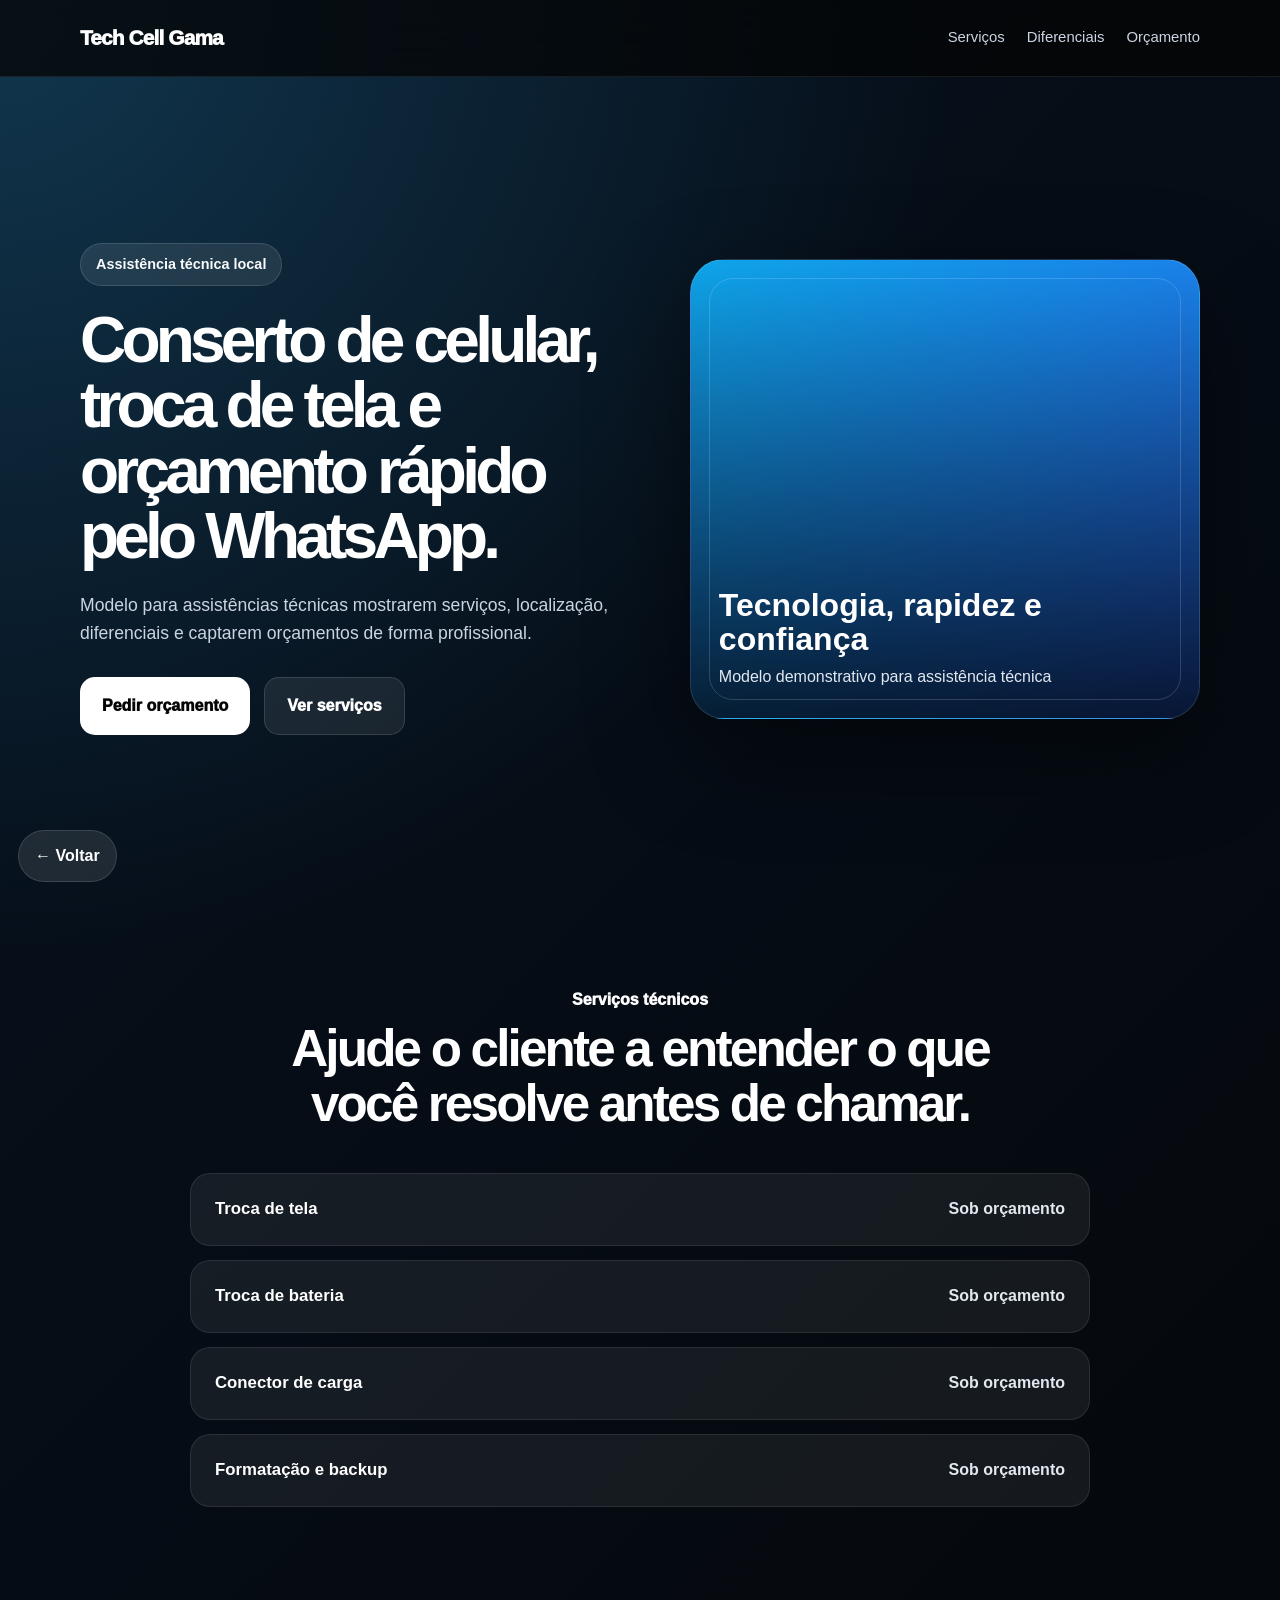
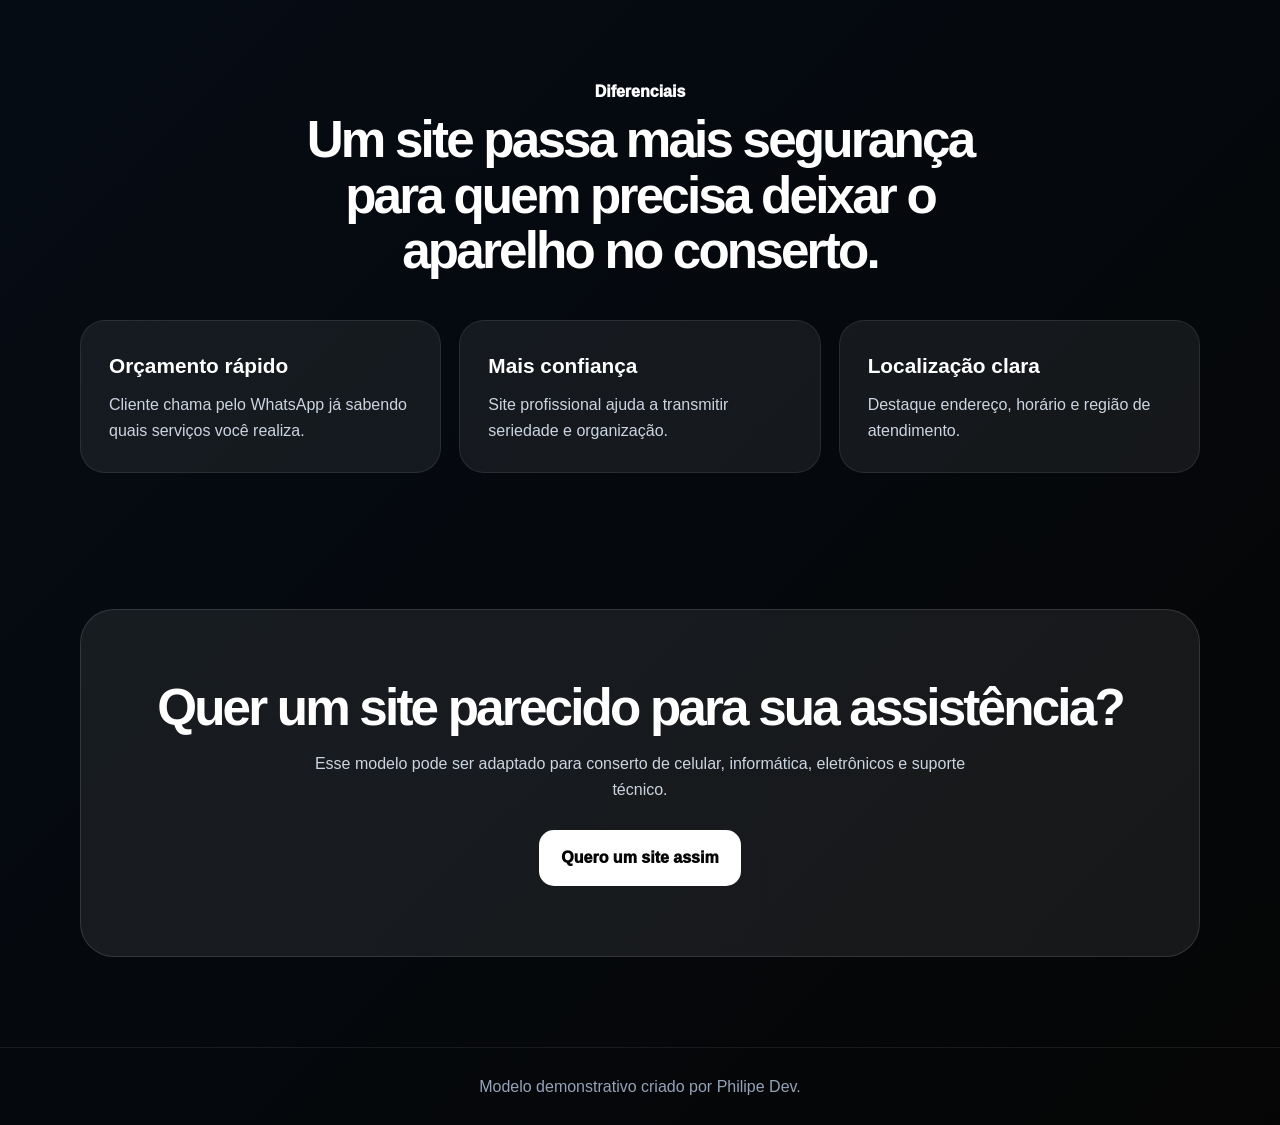
==== assistencia/index.html @ 70c5125d "Cria modelos demonstrativos e melhora landing page comercial" ====
<!DOCTYPE html>
<html lang="pt-BR">

<head>
    <meta charset="UTF-8" />
    <meta name="viewport" content="width=device-width, initial-scale=1.0" />
    <title>Tech Cell Gama | Modelo demonstrativo</title>
    <link rel="stylesheet" href="../demo.css" />
</head>

<body class="demo-body assistencia">
    <header class="demo-header">
        <nav class="demo-nav">
            <a href="#" class="demo-logo">Tech Cell Gama</a>
            <div>
                <a href="#servicos">Serviços</a>
                <a href="#diferenciais">Diferenciais</a>
                <a href="#contato">Orçamento</a>
            </div>
        </nav>
    </header>

    <main>
        <section class="demo-hero">
            <div>
                <span class="demo-badge">Assistência técnica local</span>
                <h1>Conserto de celular, troca de tela e orçamento rápido pelo WhatsApp.</h1>
                <p>
                    Modelo para assistências técnicas mostrarem serviços, localização,
                    diferenciais e captarem orçamentos de forma profissional.
                </p>
                <div class="demo-actions">
                    <a href="https://wa.me/5561986828608" class="demo-btn primary" target="_blank">Pedir orçamento</a>
                    <a href="#servicos" class="demo-btn secondary">Ver serviços</a>
                </div>
            </div>

            <div class="demo-visual" style="--demo-image: linear-gradient(135deg, #0ea5e9, #2563eb);">
                <strong>Tecnologia, rapidez e confiança</strong>
                <span>Modelo demonstrativo para assistência técnica</span>
            </div>
        </section>

        <section class="demo-section" id="servicos">
            <div class="demo-heading">
                <span>Serviços técnicos</span>
                <h2>Ajude o cliente a entender o que você resolve antes de chamar.</h2>
            </div>

            <div class="demo-list">
                <div><strong>Troca de tela</strong><span>Sob orçamento</span></div>
                <div><strong>Troca de bateria</strong><span>Sob orçamento</span></div>
                <div><strong>Conector de carga</strong><span>Sob orçamento</span></div>
                <div><strong>Formatação e backup</strong><span>Sob orçamento</span></div>
            </div>
        </section>

        <section class="demo-section" id="diferenciais">
            <div class="demo-heading">
                <span>Diferenciais</span>
                <h2>Um site passa mais segurança para quem precisa deixar o aparelho no conserto.</h2>
            </div>

            <div class="demo-grid-3">
                <article class="demo-card">
                    <h3>Orçamento rápido</h3>
                    <p>Cliente chama pelo WhatsApp já sabendo quais serviços você realiza.</p>
                </article>
                <article class="demo-card">
                    <h3>Mais confiança</h3>
                    <p>Site profissional ajuda a transmitir seriedade e organização.</p>
                </article>
                <article class="demo-card">
                    <h3>Localização clara</h3>
                    <p>Destaque endereço, horário e região de atendimento.</p>
                </article>
            </div>
        </section>

        <section class="demo-cta" id="contato">
            <h2>Quer um site parecido para sua assistência?</h2>
            <p>Esse modelo pode ser adaptado para conserto de celular, informática, eletrônicos e suporte técnico.</p>
            <a href="https://wa.me/5561986828608" class="demo-btn primary" target="_blank">Quero um site assim</a>
        </section>
    </main>

    <a href="../" class="back-link">← Voltar</a>

    <footer class="demo-footer">
        Modelo demonstrativo criado por Philipe Dev.
    </footer>
</body>

</html>
---- demo.css ----
* {
    margin: 0;
    padding: 0;
    box-sizing: border-box;
}

html {
    scroll-behavior: smooth;
}

body {
    font-family: Arial, Helvetica, sans-serif;
    color: #ffffff;
    background: #070b16;
    line-height: 1.6;
}

a {
    color: inherit;
    text-decoration: none;
}

.demo-body.barbearia {
    background:
        radial-gradient(circle at top left, rgba(245, 158, 11, 0.22), transparent 32%),
        linear-gradient(135deg, #120b05, #050505);
}

.demo-body.marmitaria {
    background:
        radial-gradient(circle at top left, rgba(239, 68, 68, 0.22), transparent 32%),
        linear-gradient(135deg, #160707, #050505);
}

.demo-body.salao {
    background:
        radial-gradient(circle at top left, rgba(236, 72, 153, 0.24), transparent 32%),
        linear-gradient(135deg, #160719, #050505);
}

.demo-body.assistencia {
    background:
        radial-gradient(circle at top left, rgba(56, 189, 248, 0.22), transparent 32%),
        linear-gradient(135deg, #06111f, #050505);
}

.demo-header {
    position: sticky;
    top: 0;
    z-index: 20;
    background: rgba(5, 5, 5, 0.75);
    backdrop-filter: blur(18px);
    border-bottom: 1px solid rgba(255, 255, 255, 0.08);
}

.demo-nav {
    width: min(1120px, 92%);
    height: 76px;
    margin: 0 auto;
    display: flex;
    align-items: center;
    justify-content: space-between;
}

.demo-logo {
    font-size: 1.3rem;
    font-weight: 950;
    letter-spacing: -0.04em;
}

.demo-nav div {
    display: flex;
    gap: 22px;
    color: #cbd5e1;
    font-size: 0.93rem;
}

.demo-nav a:hover {
    color: #ffffff;
}

.demo-hero {
    width: min(1120px, 92%);
    min-height: calc(100vh - 76px);
    margin: 0 auto;
    display: grid;
    grid-template-columns: 1.05fr 0.95fr;
    align-items: center;
    gap: 46px;
    padding: 70px 0;
}

.demo-badge {
    display: inline-flex;
    padding: 9px 15px;
    border-radius: 999px;
    margin-bottom: 22px;
    background: rgba(255, 255, 255, 0.09);
    border: 1px solid rgba(255, 255, 255, 0.13);
    color: #f8fafc;
    font-weight: 900;
    font-size: 0.9rem;
}

.demo-hero h1 {
    font-size: clamp(2.5rem, 5vw, 4.8rem);
    line-height: 1.02;
    letter-spacing: -0.075em;
    margin-bottom: 22px;
}

.demo-hero p {
    color: #cbd5e1;
    font-size: 1.1rem;
    max-width: 650px;
    margin-bottom: 30px;
}

.demo-actions {
    display: flex;
    flex-wrap: wrap;
    gap: 14px;
}

.demo-btn {
    display: inline-flex;
    align-items: center;
    justify-content: center;
    padding: 15px 22px;
    border-radius: 15px;
    font-weight: 950;
    transition: 0.2s ease;
}

.demo-btn:hover {
    transform: translateY(-3px);
}

.demo-btn.primary {
    background: #ffffff;
    color: #050505;
}

.demo-btn.secondary {
    background: rgba(255, 255, 255, 0.08);
    color: #ffffff;
    border: 1px solid rgba(255, 255, 255, 0.13);
}

.demo-visual {
    min-height: 460px;
    border-radius: 34px;
    padding: 28px;
    display: flex;
    flex-direction: column;
    justify-content: flex-end;
    overflow: hidden;
    position: relative;
    background:
        linear-gradient(180deg, transparent, rgba(0, 0, 0, 0.78)),
        var(--demo-image);
    background-size: cover;
    background-position: center;
    border: 1px solid rgba(255, 255, 255, 0.12);
    box-shadow: 0 35px 100px rgba(0, 0, 0, 0.44);
}

.demo-visual::before {
    content: "";
    position: absolute;
    inset: 18px;
    border-radius: 24px;
    border: 1px solid rgba(255, 255, 255, 0.16);
    pointer-events: none;
}

.demo-visual strong {
    position: relative;
    display: block;
    font-size: 2rem;
    line-height: 1.05;
    margin-bottom: 8px;
}

.demo-visual span {
    position: relative;
    color: #e2e8f0;
}

.demo-section {
    width: min(1120px, 92%);
    margin: 0 auto;
    padding: 86px 0;
}

.demo-heading {
    text-align: center;
    max-width: 760px;
    margin: 0 auto 42px;
}

.demo-heading span {
    display: inline-block;
    font-weight: 950;
    color: #ffffff;
    margin-bottom: 8px;
}

.demo-heading h2 {
    font-size: clamp(2rem, 4vw, 3.25rem);
    line-height: 1.08;
    letter-spacing: -0.055em;
}

.demo-grid-3 {
    display: grid;
    grid-template-columns: repeat(3, 1fr);
    gap: 18px;
}

.demo-card {
    padding: 28px;
    border-radius: 25px;
    background: rgba(255, 255, 255, 0.065);
    border: 1px solid rgba(255, 255, 255, 0.09);
}

.demo-card h3 {
    font-size: 1.3rem;
    margin-bottom: 10px;
}

.demo-card p {
    color: #cbd5e1;
}

.demo-list {
    display: grid;
    gap: 14px;
    max-width: 900px;
    margin: 0 auto;
}

.demo-list div {
    padding: 22px 24px;
    border-radius: 20px;
    display: flex;
    justify-content: space-between;
    gap: 18px;
    background: rgba(255, 255, 255, 0.065);
    border: 1px solid rgba(255, 255, 255, 0.09);
}

.demo-list strong {
    font-size: 1.05rem;
}

.demo-list span {
    color: #e2e8f0;
    font-weight: 900;
    white-space: nowrap;
}

.demo-gallery {
    display: grid;
    grid-template-columns: 1.2fr 0.8fr;
    gap: 18px;
}

.demo-gallery div {
    min-height: 280px;
    border-radius: 28px;
    background: var(--gallery-image);
    background-size: cover;
    background-position: center;
    border: 1px solid rgba(255, 255, 255, 0.12);
}

.demo-gallery div:nth-child(2) {
    min-height: 280px;
}

.demo-cta {
    width: min(1120px, 92%);
    margin: 50px auto 90px;
    padding: 70px 30px;
    text-align: center;
    border-radius: 34px;
    background: rgba(255, 255, 255, 0.075);
    border: 1px solid rgba(255, 255, 255, 0.12);
}

.demo-cta h2 {
    font-size: clamp(2rem, 4vw, 3.4rem);
    line-height: 1.08;
    letter-spacing: -0.055em;
    margin-bottom: 16px;
}

.demo-cta p {
    color: #cbd5e1;
    max-width: 680px;
    margin: 0 auto 28px;
}

.demo-footer {
    padding: 26px;
    text-align: center;
    color: #94a3b8;
    border-top: 1px solid rgba(255, 255, 255, 0.08);
}

.back-link {
    position: fixed;
    left: 18px;
    bottom: 18px;
    z-index: 30;
    padding: 12px 16px;
    border-radius: 999px;
    background: rgba(255, 255, 255, 0.10);
    border: 1px solid rgba(255, 255, 255, 0.13);
    color: #ffffff;
    backdrop-filter: blur(14px);
    font-weight: 900;
}

@media (max-width: 900px) {
    .demo-nav div {
        display: none;
    }

    .demo-hero {
        grid-template-columns: 1fr;
    }

    .demo-grid-3,
    .demo-gallery {
        grid-template-columns: 1fr;
    }

    .demo-list div {
        flex-direction: column;
    }
}
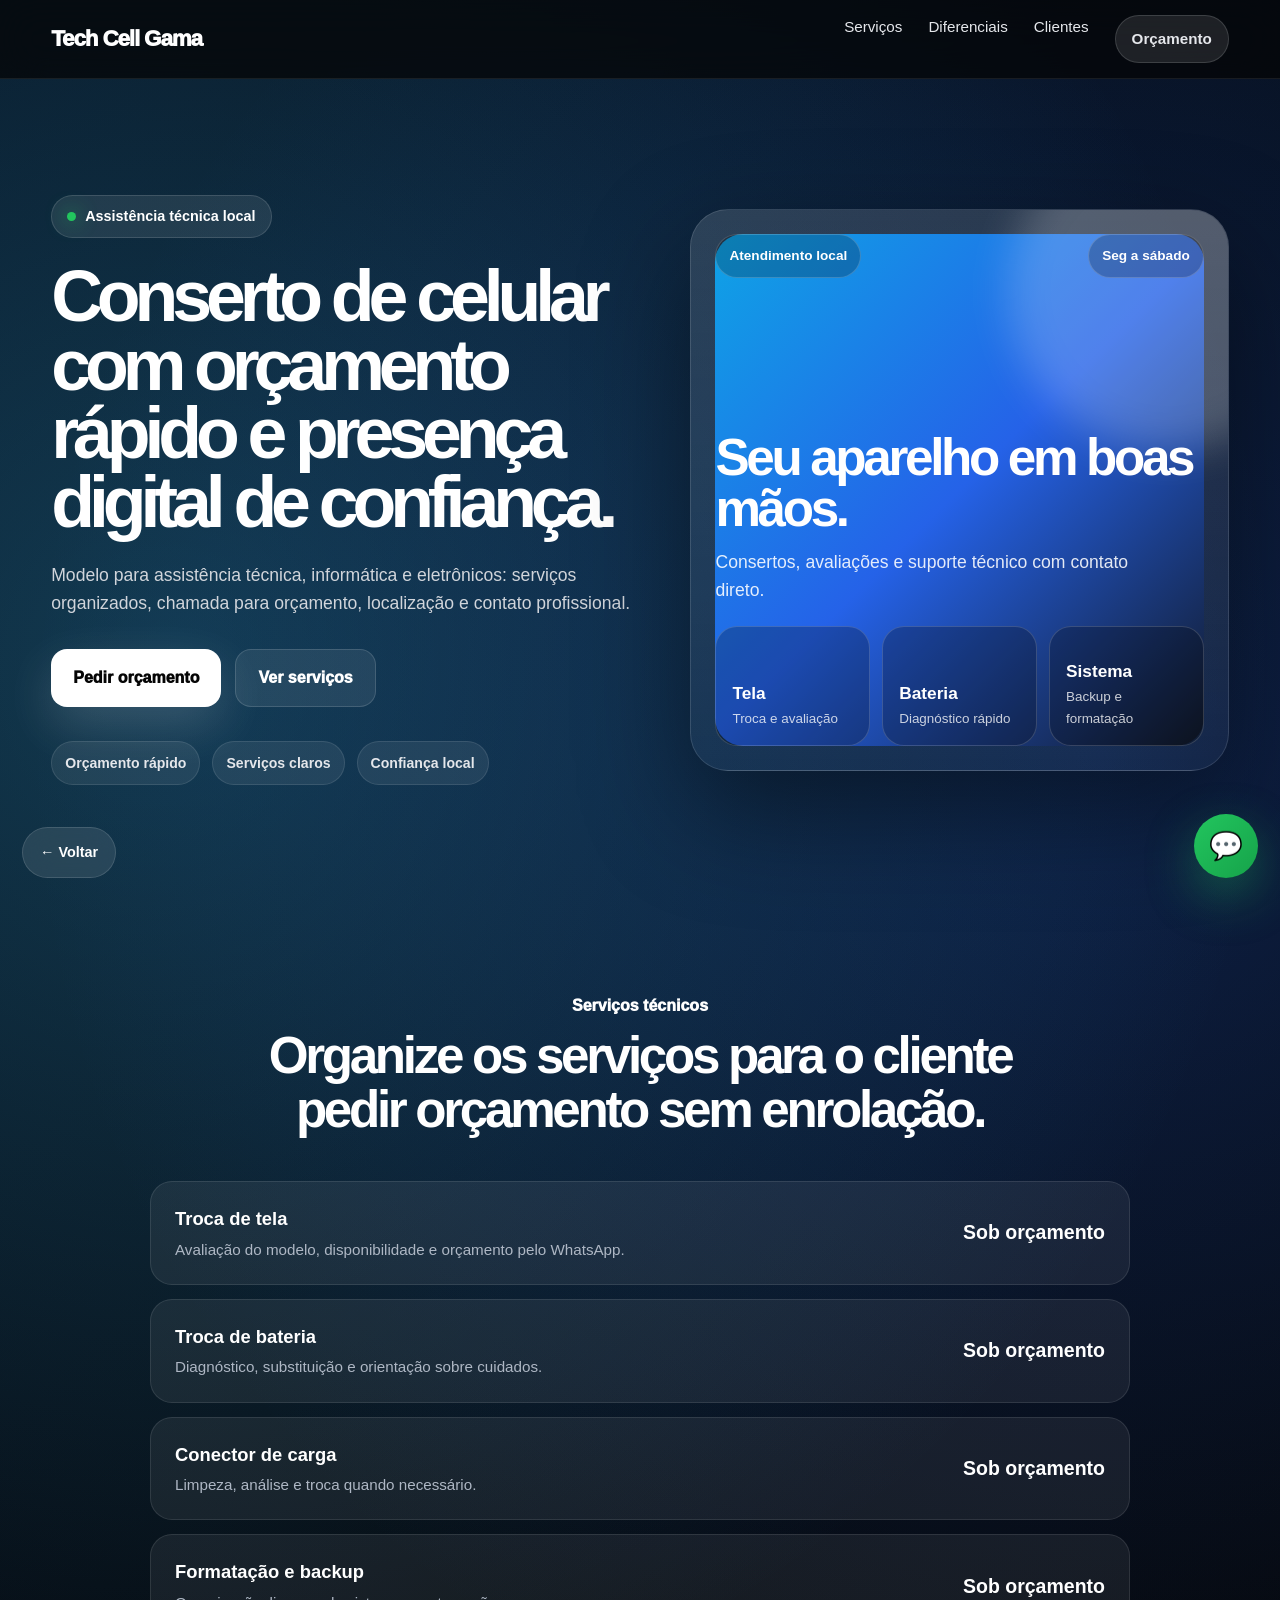
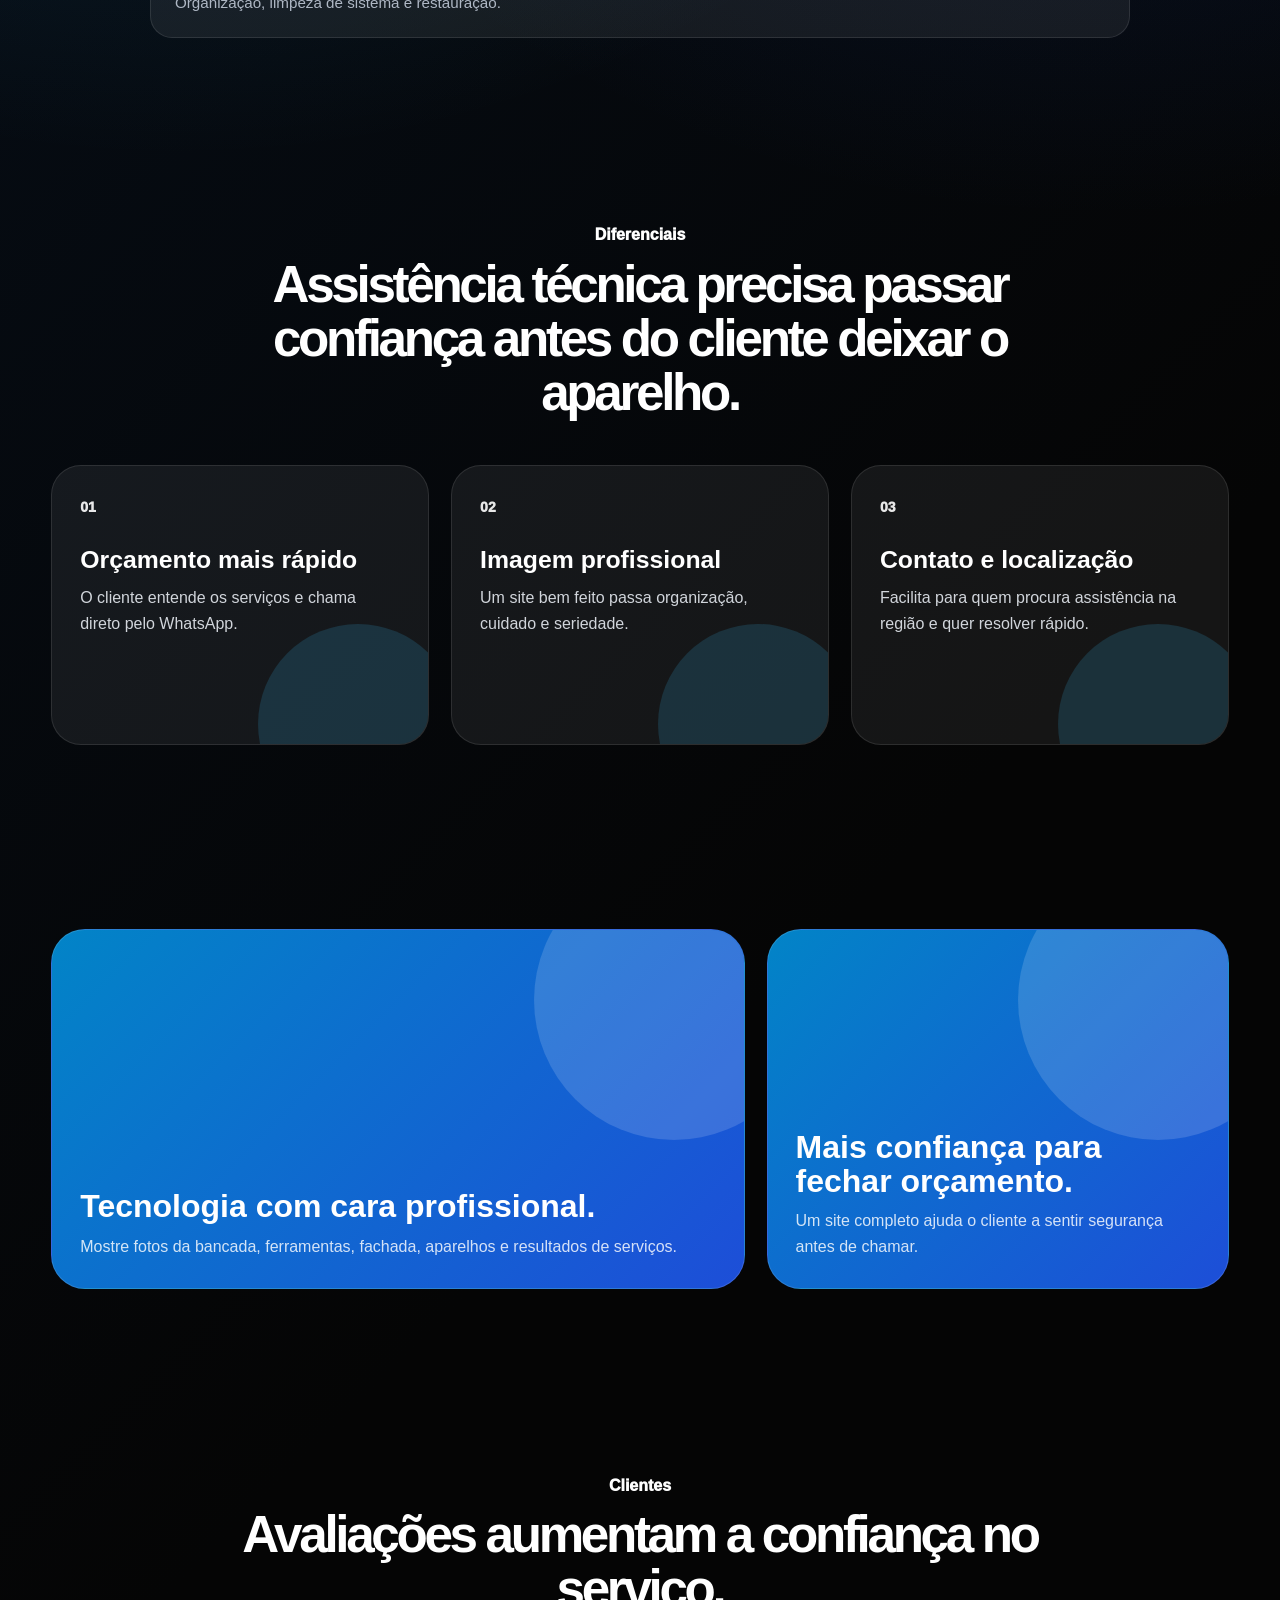
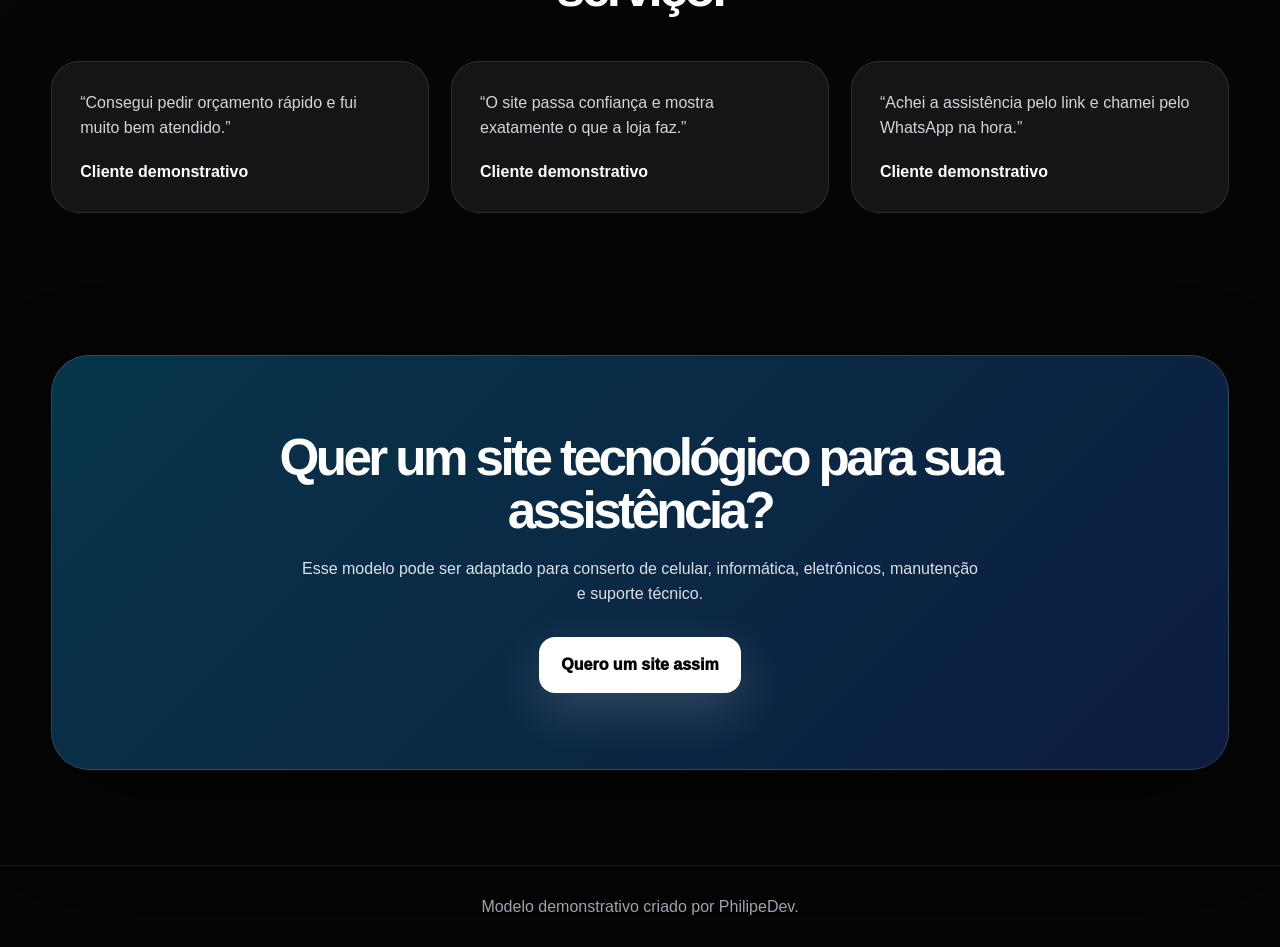
==== commit 0d5c88e1: "Refaz demos com visual premium e melhora previews da home" ====
--- a/assistencia/index.html
+++ b/assistencia/index.html
@@ -4,18 +4,25 @@
 <head>
     <meta charset="UTF-8" />
     <meta name="viewport" content="width=device-width, initial-scale=1.0" />
-    <title>Tech Cell Gama | Modelo demonstrativo</title>
+    <title>Tech Cell Gama | Modelo Premium</title>
     <link rel="stylesheet" href="../demo.css" />
 </head>
 
-<body class="demo-body assistencia">
+<body class="demo-body assistencia" style="
+    --hero-gradient: linear-gradient(135deg, #0ea5e9, #2563eb 50%, #111827);
+    --accent-soft: rgba(56, 189, 248, 0.16);
+    --gallery-gradient: linear-gradient(135deg, #0284c7, #1d4ed8);
+    --cta-gradient: linear-gradient(135deg, rgba(14, 165, 233, 0.30), rgba(37, 99, 235, 0.26));
+">
     <header class="demo-header">
         <nav class="demo-nav">
             <a href="#" class="demo-logo">Tech Cell Gama</a>
+
             <div>
                 <a href="#servicos">Serviços</a>
                 <a href="#diferenciais">Diferenciais</a>
-                <a href="#contato">Orçamento</a>
+                <a href="#depoimentos">Clientes</a>
+                <a href="#contato" class="demo-nav-cta">Orçamento</a>
             </div>
         </nav>
     </header>
@@ -23,71 +30,178 @@
     <main>
         <section class="demo-hero">
             <div>
-                <span class="demo-badge">Assistência técnica local</span>
-                <h1>Conserto de celular, troca de tela e orçamento rápido pelo WhatsApp.</h1>
+                <span class="demo-eyebrow">Assistência técnica local</span>
+
+                <h1>Conserto de celular com orçamento rápido e presença digital de confiança.</h1>
+
                 <p>
-                    Modelo para assistências técnicas mostrarem serviços, localização,
-                    diferenciais e captarem orçamentos de forma profissional.
+                    Modelo para assistência técnica, informática e eletrônicos:
+                    serviços organizados, chamada para orçamento, localização e contato profissional.
                 </p>
+
                 <div class="demo-actions">
                     <a href="https://wa.me/5561986828608" class="demo-btn primary" target="_blank">Pedir orçamento</a>
                     <a href="#servicos" class="demo-btn secondary">Ver serviços</a>
                 </div>
-            </div>
-
-            <div class="demo-visual" style="--demo-image: linear-gradient(135deg, #0ea5e9, #2563eb);">
-                <strong>Tecnologia, rapidez e confiança</strong>
-                <span>Modelo demonstrativo para assistência técnica</span>
+
+                <div class="demo-proof">
+                    <span>Orçamento rápido</span>
+                    <span>Serviços claros</span>
+                    <span>Confiança local</span>
+                </div>
+            </div>
+
+            <div class="hero-showcase">
+                <div class="showcase-content">
+                    <div class="showcase-top">
+                        <span class="showcase-badge">Atendimento local</span>
+                        <span class="showcase-time">Seg a sábado</span>
+                    </div>
+
+                    <div class="showcase-main">
+                        <h2>Seu aparelho em boas mãos.</h2>
+                        <p>Consertos, avaliações e suporte técnico com contato direto.</p>
+
+                        <div class="showcase-card-grid">
+                            <div class="mini-card">
+                                <strong>Tela</strong>
+                                <span>Troca e avaliação</span>
+                            </div>
+                            <div class="mini-card">
+                                <strong>Bateria</strong>
+                                <span>Diagnóstico rápido</span>
+                            </div>
+                            <div class="mini-card">
+                                <strong>Sistema</strong>
+                                <span>Backup e formatação</span>
+                            </div>
+                        </div>
+                    </div>
+                </div>
             </div>
         </section>
 
         <section class="demo-section" id="servicos">
             <div class="demo-heading">
                 <span>Serviços técnicos</span>
-                <h2>Ajude o cliente a entender o que você resolve antes de chamar.</h2>
-            </div>
-
-            <div class="demo-list">
-                <div><strong>Troca de tela</strong><span>Sob orçamento</span></div>
-                <div><strong>Troca de bateria</strong><span>Sob orçamento</span></div>
-                <div><strong>Conector de carga</strong><span>Sob orçamento</span></div>
-                <div><strong>Formatação e backup</strong><span>Sob orçamento</span></div>
+                <h2>Organize os serviços para o cliente pedir orçamento sem enrolação.</h2>
+            </div>
+
+            <div class="menu-board">
+                <div class="menu-item">
+                    <div>
+                        <h3>Troca de tela</h3>
+                        <p>Avaliação do modelo, disponibilidade e orçamento pelo WhatsApp.</p>
+                    </div>
+                    <strong>Sob orçamento</strong>
+                </div>
+
+                <div class="menu-item">
+                    <div>
+                        <h3>Troca de bateria</h3>
+                        <p>Diagnóstico, substituição e orientação sobre cuidados.</p>
+                    </div>
+                    <strong>Sob orçamento</strong>
+                </div>
+
+                <div class="menu-item">
+                    <div>
+                        <h3>Conector de carga</h3>
+                        <p>Limpeza, análise e troca quando necessário.</p>
+                    </div>
+                    <strong>Sob orçamento</strong>
+                </div>
+
+                <div class="menu-item">
+                    <div>
+                        <h3>Formatação e backup</h3>
+                        <p>Organização, limpeza de sistema e restauração.</p>
+                    </div>
+                    <strong>Sob orçamento</strong>
+                </div>
             </div>
         </section>
 
         <section class="demo-section" id="diferenciais">
             <div class="demo-heading">
                 <span>Diferenciais</span>
-                <h2>Um site passa mais segurança para quem precisa deixar o aparelho no conserto.</h2>
-            </div>
-
-            <div class="demo-grid-3">
-                <article class="demo-card">
-                    <h3>Orçamento rápido</h3>
-                    <p>Cliente chama pelo WhatsApp já sabendo quais serviços você realiza.</p>
-                </article>
-                <article class="demo-card">
-                    <h3>Mais confiança</h3>
-                    <p>Site profissional ajuda a transmitir seriedade e organização.</p>
-                </article>
-                <article class="demo-card">
-                    <h3>Localização clara</h3>
-                    <p>Destaque endereço, horário e região de atendimento.</p>
+                <h2>Assistência técnica precisa passar confiança antes do cliente deixar o aparelho.</h2>
+            </div>
+
+            <div class="real-grid">
+                <article class="real-card">
+                    <span class="number">01</span>
+                    <h3>Orçamento mais rápido</h3>
+                    <p>O cliente entende os serviços e chama direto pelo WhatsApp.</p>
+                </article>
+
+                <article class="real-card">
+                    <span class="number">02</span>
+                    <h3>Imagem profissional</h3>
+                    <p>Um site bem feito passa organização, cuidado e seriedade.</p>
+                </article>
+
+                <article class="real-card">
+                    <span class="number">03</span>
+                    <h3>Contato e localização</h3>
+                    <p>Facilita para quem procura assistência na região e quer resolver rápido.</p>
+                </article>
+            </div>
+        </section>
+
+        <section class="demo-section">
+            <div class="gallery-grid">
+                <div class="gallery-card">
+                    <h3>Tecnologia com cara profissional.</h3>
+                    <p>Mostre fotos da bancada, ferramentas, fachada, aparelhos e resultados de serviços.</p>
+                </div>
+
+                <div class="gallery-card">
+                    <h3>Mais confiança para fechar orçamento.</h3>
+                    <p>Um site completo ajuda o cliente a sentir segurança antes de chamar.</p>
+                </div>
+            </div>
+        </section>
+
+        <section class="demo-section" id="depoimentos">
+            <div class="demo-heading">
+                <span>Clientes</span>
+                <h2>Avaliações aumentam a confiança no serviço.</h2>
+            </div>
+
+            <div class="testimonials">
+                <article class="testimonial">
+                    <p>“Consegui pedir orçamento rápido e fui muito bem atendido.”</p>
+                    <strong>Cliente demonstrativo</strong>
+                </article>
+
+                <article class="testimonial">
+                    <p>“O site passa confiança e mostra exatamente o que a loja faz.”</p>
+                    <strong>Cliente demonstrativo</strong>
+                </article>
+
+                <article class="testimonial">
+                    <p>“Achei a assistência pelo link e chamei pelo WhatsApp na hora.”</p>
+                    <strong>Cliente demonstrativo</strong>
                 </article>
             </div>
         </section>
 
         <section class="demo-cta" id="contato">
-            <h2>Quer um site parecido para sua assistência?</h2>
-            <p>Esse modelo pode ser adaptado para conserto de celular, informática, eletrônicos e suporte técnico.</p>
+            <h2>Quer um site tecnológico para sua assistência?</h2>
+            <p>
+                Esse modelo pode ser adaptado para conserto de celular,
+                informática, eletrônicos, manutenção e suporte técnico.
+            </p>
             <a href="https://wa.me/5561986828608" class="demo-btn primary" target="_blank">Quero um site assim</a>
         </section>
     </main>
 
     <a href="../" class="back-link">← Voltar</a>
+    <a href="https://wa.me/5561986828608" class="floating-whatsapp" target="_blank">💬</a>
 
     <footer class="demo-footer">
-        Modelo demonstrativo criado por Philipe Dev.
+        Modelo demonstrativo criado por PhilipeDev.
     </footer>
 </body>
 
--- a/demo.css
+++ b/demo.css
@@ -11,8 +11,8 @@
 body {
     font-family: Arial, Helvetica, sans-serif;
     color: #ffffff;
-    background: #070b16;
     line-height: 1.6;
+    overflow-x: hidden;
 }
 
 a {
@@ -20,42 +20,51 @@
     text-decoration: none;
 }
 
+.demo-body {
+    min-height: 100vh;
+    background: #050505;
+}
+
 .demo-body.barbearia {
     background:
-        radial-gradient(circle at top left, rgba(245, 158, 11, 0.22), transparent 32%),
-        linear-gradient(135deg, #120b05, #050505);
+        radial-gradient(circle at 12% 18%, rgba(245, 158, 11, 0.22), transparent 28%),
+        radial-gradient(circle at 86% 12%, rgba(146, 64, 14, 0.24), transparent 30%),
+        linear-gradient(135deg, #120906, #050505 62%);
 }
 
 .demo-body.marmitaria {
     background:
-        radial-gradient(circle at top left, rgba(239, 68, 68, 0.22), transparent 32%),
-        linear-gradient(135deg, #160707, #050505);
+        radial-gradient(circle at 14% 16%, rgba(239, 68, 68, 0.26), transparent 30%),
+        radial-gradient(circle at 86% 18%, rgba(249, 115, 22, 0.24), transparent 30%),
+        linear-gradient(135deg, #150606, #050505 62%);
 }
 
 .demo-body.salao {
     background:
-        radial-gradient(circle at top left, rgba(236, 72, 153, 0.24), transparent 32%),
-        linear-gradient(135deg, #160719, #050505);
+        radial-gradient(circle at 14% 16%, rgba(236, 72, 153, 0.26), transparent 30%),
+        radial-gradient(circle at 86% 18%, rgba(168, 85, 247, 0.24), transparent 30%),
+        linear-gradient(135deg, #160719, #050505 62%);
 }
 
 .demo-body.assistencia {
     background:
-        radial-gradient(circle at top left, rgba(56, 189, 248, 0.22), transparent 32%),
-        linear-gradient(135deg, #06111f, #050505);
+        radial-gradient(circle at 14% 16%, rgba(56, 189, 248, 0.25), transparent 30%),
+        radial-gradient(circle at 86% 18%, rgba(37, 99, 235, 0.25), transparent 30%),
+        linear-gradient(135deg, #06111f, #050505 62%);
 }
 
 .demo-header {
     position: sticky;
     top: 0;
-    z-index: 20;
-    background: rgba(5, 5, 5, 0.75);
-    backdrop-filter: blur(18px);
+    z-index: 50;
+    background: rgba(5, 5, 5, 0.72);
+    backdrop-filter: blur(20px);
     border-bottom: 1px solid rgba(255, 255, 255, 0.08);
 }
 
 .demo-nav {
-    width: min(1120px, 92%);
-    height: 76px;
+    width: min(1180px, 92%);
+    height: 78px;
     margin: 0 auto;
     display: flex;
     align-items: center;
@@ -63,63 +72,83 @@
 }
 
 .demo-logo {
-    font-size: 1.3rem;
+    font-size: 1.4rem;
     font-weight: 950;
-    letter-spacing: -0.04em;
+    letter-spacing: -0.05em;
 }
 
 .demo-nav div {
     display: flex;
-    gap: 22px;
-    color: #cbd5e1;
-    font-size: 0.93rem;
+    gap: 26px;
+    color: #e5e7eb;
+    font-size: 0.95rem;
 }
 
 .demo-nav a:hover {
     color: #ffffff;
 }
 
+.demo-nav-cta {
+    padding: 11px 16px;
+    border-radius: 999px;
+    font-weight: 900;
+    background: rgba(255, 255, 255, 0.1);
+    border: 1px solid rgba(255, 255, 255, 0.14);
+}
+
 .demo-hero {
-    width: min(1120px, 92%);
-    min-height: calc(100vh - 76px);
+    width: min(1180px, 92%);
+    min-height: calc(100vh - 78px);
     margin: 0 auto;
     display: grid;
-    grid-template-columns: 1.05fr 0.95fr;
+    grid-template-columns: 1.04fr 0.96fr;
+    gap: 56px;
     align-items: center;
-    gap: 46px;
     padding: 70px 0;
 }
 
-.demo-badge {
+.demo-eyebrow {
     display: inline-flex;
+    align-items: center;
+    gap: 9px;
     padding: 9px 15px;
     border-radius: 999px;
-    margin-bottom: 22px;
+    margin-bottom: 24px;
+    font-size: 0.9rem;
+    font-weight: 900;
+    color: #ffffff;
     background: rgba(255, 255, 255, 0.09);
     border: 1px solid rgba(255, 255, 255, 0.13);
-    color: #f8fafc;
-    font-weight: 900;
-    font-size: 0.9rem;
+}
+
+.demo-eyebrow::before {
+    content: "";
+    width: 9px;
+    height: 9px;
+    border-radius: 50%;
+    background: #22c55e;
+    box-shadow: 0 0 20px #22c55e;
 }
 
 .demo-hero h1 {
-    font-size: clamp(2.5rem, 5vw, 4.8rem);
-    line-height: 1.02;
-    letter-spacing: -0.075em;
-    margin-bottom: 22px;
+    font-size: clamp(2.8rem, 5.6vw, 5.8rem);
+    line-height: 0.96;
+    letter-spacing: -0.085em;
+    margin-bottom: 24px;
 }
 
 .demo-hero p {
-    color: #cbd5e1;
+    max-width: 660px;
+    color: #d1d5db;
     font-size: 1.1rem;
-    max-width: 650px;
-    margin-bottom: 30px;
+    margin-bottom: 32px;
 }
 
 .demo-actions {
     display: flex;
     flex-wrap: wrap;
     gap: 14px;
+    margin-bottom: 34px;
 }
 
 .demo-btn {
@@ -127,218 +156,434 @@
     align-items: center;
     justify-content: center;
     padding: 15px 22px;
-    border-radius: 15px;
+    border-radius: 16px;
     font-weight: 950;
     transition: 0.2s ease;
 }
 
 .demo-btn:hover {
-    transform: translateY(-3px);
+    transform: translateY(-4px);
 }
 
 .demo-btn.primary {
     background: #ffffff;
     color: #050505;
+    box-shadow: 0 18px 50px rgba(255, 255, 255, 0.16);
 }
 
 .demo-btn.secondary {
     background: rgba(255, 255, 255, 0.08);
     color: #ffffff;
+    border: 1px solid rgba(255, 255, 255, 0.14);
+}
+
+.demo-proof {
+    display: flex;
+    flex-wrap: wrap;
+    gap: 12px;
+}
+
+.demo-proof span {
+    padding: 10px 13px;
+    border-radius: 999px;
+    color: #e5e7eb;
+    background: rgba(255, 255, 255, 0.075);
+    border: 1px solid rgba(255, 255, 255, 0.10);
+    font-size: 0.88rem;
+    font-weight: 800;
+}
+
+.hero-showcase {
+    position: relative;
+    min-height: 560px;
+    border-radius: 38px;
+    padding: 24px;
+    overflow: hidden;
+    background:
+        linear-gradient(180deg, rgba(255, 255, 255, 0.13), rgba(255, 255, 255, 0.03));
     border: 1px solid rgba(255, 255, 255, 0.13);
-}
-
-.demo-visual {
-    min-height: 460px;
+    box-shadow: 0 40px 110px rgba(0, 0, 0, 0.45);
+}
+
+.hero-showcase::before {
+    content: "";
+    position: absolute;
+    inset: 24px;
+    border-radius: 28px;
+    background: var(--hero-gradient);
+    opacity: 0.98;
+}
+
+.hero-showcase::after {
+    content: "";
+    position: absolute;
+    width: 320px;
+    height: 320px;
+    right: -100px;
+    top: -80px;
+    border-radius: 50%;
+    background: rgba(255, 255, 255, 0.20);
+    filter: blur(20px);
+}
+
+.showcase-content {
+    position: relative;
+    z-index: 2;
+    height: 100%;
+    min-height: 512px;
+    display: flex;
+    flex-direction: column;
+    justify-content: space-between;
+}
+
+.showcase-top {
+    display: flex;
+    justify-content: space-between;
+    gap: 16px;
+}
+
+.showcase-badge,
+.showcase-time {
+    padding: 10px 13px;
+    border-radius: 999px;
+    font-weight: 900;
+    font-size: 0.85rem;
+    background: rgba(0, 0, 0, 0.22);
+    border: 1px solid rgba(255, 255, 255, 0.18);
+}
+
+.showcase-main {
+    margin-top: auto;
+}
+
+.showcase-main h2 {
+    font-size: clamp(2.3rem, 4vw, 4rem);
+    line-height: 0.98;
+    letter-spacing: -0.065em;
+    margin-bottom: 14px;
+}
+
+.showcase-main p {
+    color: rgba(255, 255, 255, 0.88);
+    max-width: 430px;
+    margin-bottom: 22px;
+}
+
+.showcase-card-grid {
+    display: grid;
+    grid-template-columns: repeat(3, 1fr);
+    gap: 12px;
+}
+
+.mini-card {
+    min-height: 120px;
+    border-radius: 22px;
+    padding: 16px;
+    display: flex;
+    flex-direction: column;
+    justify-content: end;
+    background: rgba(0, 0, 0, 0.24);
+    border: 1px solid rgba(255, 255, 255, 0.16);
+}
+
+.mini-card strong {
+    font-size: 1.08rem;
+    line-height: 1.1;
+}
+
+.mini-card span {
+    color: rgba(255, 255, 255, 0.78);
+    font-size: 0.84rem;
+    margin-top: 5px;
+}
+
+.demo-section {
+    width: min(1180px, 92%);
+    margin: 0 auto;
+    padding: 92px 0;
+}
+
+.demo-heading {
+    max-width: 820px;
+    text-align: center;
+    margin: 0 auto 44px;
+}
+
+.demo-heading span {
+    display: inline-block;
+    color: #ffffff;
+    font-weight: 950;
+    margin-bottom: 10px;
+}
+
+.demo-heading h2 {
+    font-size: clamp(2.1rem, 4vw, 3.6rem);
+    line-height: 1.06;
+    letter-spacing: -0.065em;
+}
+
+.real-grid {
+    display: grid;
+    grid-template-columns: repeat(3, 1fr);
+    gap: 22px;
+}
+
+.real-card {
+    position: relative;
+    min-height: 280px;
+    padding: 28px;
+    border-radius: 30px;
+    overflow: hidden;
+    background: rgba(255, 255, 255, 0.065);
+    border: 1px solid rgba(255, 255, 255, 0.10);
+    transition: 0.25s ease;
+}
+
+.real-card:hover {
+    transform: translateY(-8px);
+    border-color: rgba(255, 255, 255, 0.24);
+}
+
+.real-card::before {
+    content: "";
+    position: absolute;
+    inset: auto -30px -80px auto;
+    width: 200px;
+    height: 200px;
+    border-radius: 50%;
+    background: var(--accent-soft);
+}
+
+.real-card .number {
+    display: inline-flex;
+    margin-bottom: 28px;
+    font-size: 0.88rem;
+    font-weight: 950;
+    color: #ffffff;
+    opacity: 0.9;
+}
+
+.real-card h3 {
+    position: relative;
+    z-index: 2;
+    font-size: 1.55rem;
+    line-height: 1.1;
+    margin-bottom: 12px;
+}
+
+.real-card p {
+    position: relative;
+    z-index: 2;
+    color: #d1d5db;
+}
+
+.menu-board {
+    display: grid;
+    gap: 14px;
+    max-width: 980px;
+    margin: 0 auto;
+}
+
+.menu-item {
+    display: grid;
+    grid-template-columns: 1fr auto;
+    gap: 18px;
+    align-items: center;
+    padding: 22px 24px;
+    border-radius: 22px;
+    background: rgba(255, 255, 255, 0.065);
+    border: 1px solid rgba(255, 255, 255, 0.10);
+}
+
+.menu-item h3 {
+    font-size: 1.15rem;
+    margin-bottom: 4px;
+}
+
+.menu-item p {
+    color: #aeb7c4;
+    font-size: 0.95rem;
+}
+
+.menu-item strong {
+    font-size: 1.22rem;
+    white-space: nowrap;
+}
+
+.gallery-grid {
+    display: grid;
+    grid-template-columns: 1.2fr 0.8fr;
+    gap: 22px;
+}
+
+.gallery-card {
+    min-height: 360px;
     border-radius: 34px;
     padding: 28px;
     display: flex;
     flex-direction: column;
-    justify-content: flex-end;
+    justify-content: end;
+    background: var(--gallery-gradient);
+    border: 1px solid rgba(255, 255, 255, 0.12);
     overflow: hidden;
     position: relative;
-    background:
-        linear-gradient(180deg, transparent, rgba(0, 0, 0, 0.78)),
-        var(--demo-image);
-    background-size: cover;
-    background-position: center;
-    border: 1px solid rgba(255, 255, 255, 0.12);
-    box-shadow: 0 35px 100px rgba(0, 0, 0, 0.44);
-}
-
-.demo-visual::before {
+}
+
+.gallery-card::before {
     content: "";
     position: absolute;
-    inset: 18px;
-    border-radius: 24px;
-    border: 1px solid rgba(255, 255, 255, 0.16);
-    pointer-events: none;
-}
-
-.demo-visual strong {
-    position: relative;
-    display: block;
+    width: 280px;
+    height: 280px;
+    right: -70px;
+    top: -70px;
+    border-radius: 50%;
+    background: rgba(255, 255, 255, 0.15);
+}
+
+.gallery-card h3,
+.gallery-card p {
+    position: relative;
+    z-index: 2;
+}
+
+.gallery-card h3 {
     font-size: 2rem;
     line-height: 1.05;
-    margin-bottom: 8px;
-}
-
-.demo-visual span {
-    position: relative;
-    color: #e2e8f0;
-}
-
-.demo-section {
-    width: min(1120px, 92%);
-    margin: 0 auto;
-    padding: 86px 0;
-}
-
-.demo-heading {
+    margin-bottom: 10px;
+}
+
+.gallery-card p {
+    color: rgba(255, 255, 255, 0.82);
+}
+
+.testimonials {
+    display: grid;
+    grid-template-columns: repeat(3, 1fr);
+    gap: 22px;
+}
+
+.testimonial {
+    padding: 28px;
+    border-radius: 28px;
+    background: rgba(255, 255, 255, 0.065);
+    border: 1px solid rgba(255, 255, 255, 0.10);
+}
+
+.testimonial p {
+    color: #d1d5db;
+    margin-bottom: 18px;
+}
+
+.testimonial strong {
+    display: block;
+}
+
+.demo-cta {
+    width: min(1180px, 92%);
+    margin: 50px auto 95px;
+    padding: 76px 34px;
     text-align: center;
-    max-width: 760px;
-    margin: 0 auto 42px;
-}
-
-.demo-heading span {
-    display: inline-block;
-    font-weight: 950;
-    color: #ffffff;
-    margin-bottom: 8px;
-}
-
-.demo-heading h2 {
-    font-size: clamp(2rem, 4vw, 3.25rem);
-    line-height: 1.08;
-    letter-spacing: -0.055em;
-}
-
-.demo-grid-3 {
-    display: grid;
-    grid-template-columns: repeat(3, 1fr);
-    gap: 18px;
-}
-
-.demo-card {
-    padding: 28px;
-    border-radius: 25px;
-    background: rgba(255, 255, 255, 0.065);
-    border: 1px solid rgba(255, 255, 255, 0.09);
-}
-
-.demo-card h3 {
-    font-size: 1.3rem;
-    margin-bottom: 10px;
-}
-
-.demo-card p {
-    color: #cbd5e1;
-}
-
-.demo-list {
-    display: grid;
-    gap: 14px;
-    max-width: 900px;
-    margin: 0 auto;
-}
-
-.demo-list div {
-    padding: 22px 24px;
-    border-radius: 20px;
-    display: flex;
-    justify-content: space-between;
-    gap: 18px;
-    background: rgba(255, 255, 255, 0.065);
-    border: 1px solid rgba(255, 255, 255, 0.09);
-}
-
-.demo-list strong {
-    font-size: 1.05rem;
-}
-
-.demo-list span {
-    color: #e2e8f0;
-    font-weight: 900;
-    white-space: nowrap;
-}
-
-.demo-gallery {
-    display: grid;
-    grid-template-columns: 1.2fr 0.8fr;
-    gap: 18px;
-}
-
-.demo-gallery div {
-    min-height: 280px;
-    border-radius: 28px;
-    background: var(--gallery-image);
-    background-size: cover;
-    background-position: center;
-    border: 1px solid rgba(255, 255, 255, 0.12);
-}
-
-.demo-gallery div:nth-child(2) {
-    min-height: 280px;
-}
-
-.demo-cta {
-    width: min(1120px, 92%);
-    margin: 50px auto 90px;
-    padding: 70px 30px;
-    text-align: center;
-    border-radius: 34px;
-    background: rgba(255, 255, 255, 0.075);
-    border: 1px solid rgba(255, 255, 255, 0.12);
+    border-radius: 38px;
+    background: var(--cta-gradient);
+    border: 1px solid rgba(255, 255, 255, 0.14);
+    box-shadow: 0 35px 100px rgba(0, 0, 0, 0.38);
 }
 
 .demo-cta h2 {
-    font-size: clamp(2rem, 4vw, 3.4rem);
-    line-height: 1.08;
-    letter-spacing: -0.055em;
-    margin-bottom: 16px;
+    max-width: 860px;
+    margin: 0 auto 18px;
+    font-size: clamp(2.2rem, 4vw, 4rem);
+    line-height: 1.03;
+    letter-spacing: -0.07em;
 }
 
 .demo-cta p {
-    color: #cbd5e1;
     max-width: 680px;
-    margin: 0 auto 28px;
-}
-
-.demo-footer {
-    padding: 26px;
-    text-align: center;
-    color: #94a3b8;
-    border-top: 1px solid rgba(255, 255, 255, 0.08);
+    margin: 0 auto 30px;
+    color: rgba(255, 255, 255, 0.86);
+}
+
+.floating-whatsapp {
+    position: fixed;
+    right: 22px;
+    bottom: 22px;
+    width: 64px;
+    height: 64px;
+    border-radius: 50%;
+    display: grid;
+    place-items: center;
+    z-index: 80;
+    font-size: 1.7rem;
+    background: linear-gradient(135deg, #22c55e, #16a34a);
+    box-shadow: 0 18px 50px rgba(34, 197, 94, 0.38);
 }
 
 .back-link {
     position: fixed;
-    left: 18px;
-    bottom: 18px;
-    z-index: 30;
-    padding: 12px 16px;
+    left: 22px;
+    bottom: 22px;
+    z-index: 80;
+    padding: 13px 17px;
     border-radius: 999px;
+    color: #ffffff;
+    font-size: 0.9rem;
+    font-weight: 900;
     background: rgba(255, 255, 255, 0.10);
     border: 1px solid rgba(255, 255, 255, 0.13);
-    color: #ffffff;
-    backdrop-filter: blur(14px);
-    font-weight: 900;
-}
-
-@media (max-width: 900px) {
+    backdrop-filter: blur(15px);
+}
+
+.demo-footer {
+    padding: 28px;
+    text-align: center;
+    color: #9ca3af;
+    border-top: 1px solid rgba(255, 255, 255, 0.08);
+}
+
+@media (max-width: 980px) {
     .demo-nav div {
         display: none;
     }
 
+    .demo-hero,
+    .gallery-grid,
+    .real-grid,
+    .testimonials {
+        grid-template-columns: 1fr;
+    }
+
+    .hero-showcase {
+        min-height: 480px;
+    }
+
+    .showcase-card-grid {
+        grid-template-columns: 1fr;
+    }
+
+    .menu-item {
+        grid-template-columns: 1fr;
+    }
+}
+
+@media (max-width: 560px) {
     .demo-hero {
-        grid-template-columns: 1fr;
-    }
-
-    .demo-grid-3,
-    .demo-gallery {
-        grid-template-columns: 1fr;
-    }
-
-    .demo-list div {
-        flex-direction: column;
+        padding-top: 42px;
+    }
+
+    .demo-hero h1 {
+        font-size: 2.7rem;
+    }
+
+    .hero-showcase {
+        padding: 16px;
+        border-radius: 28px;
+    }
+
+    .showcase-content {
+        min-height: 460px;
+    }
+
+    .back-link {
+        display: none;
     }
 }
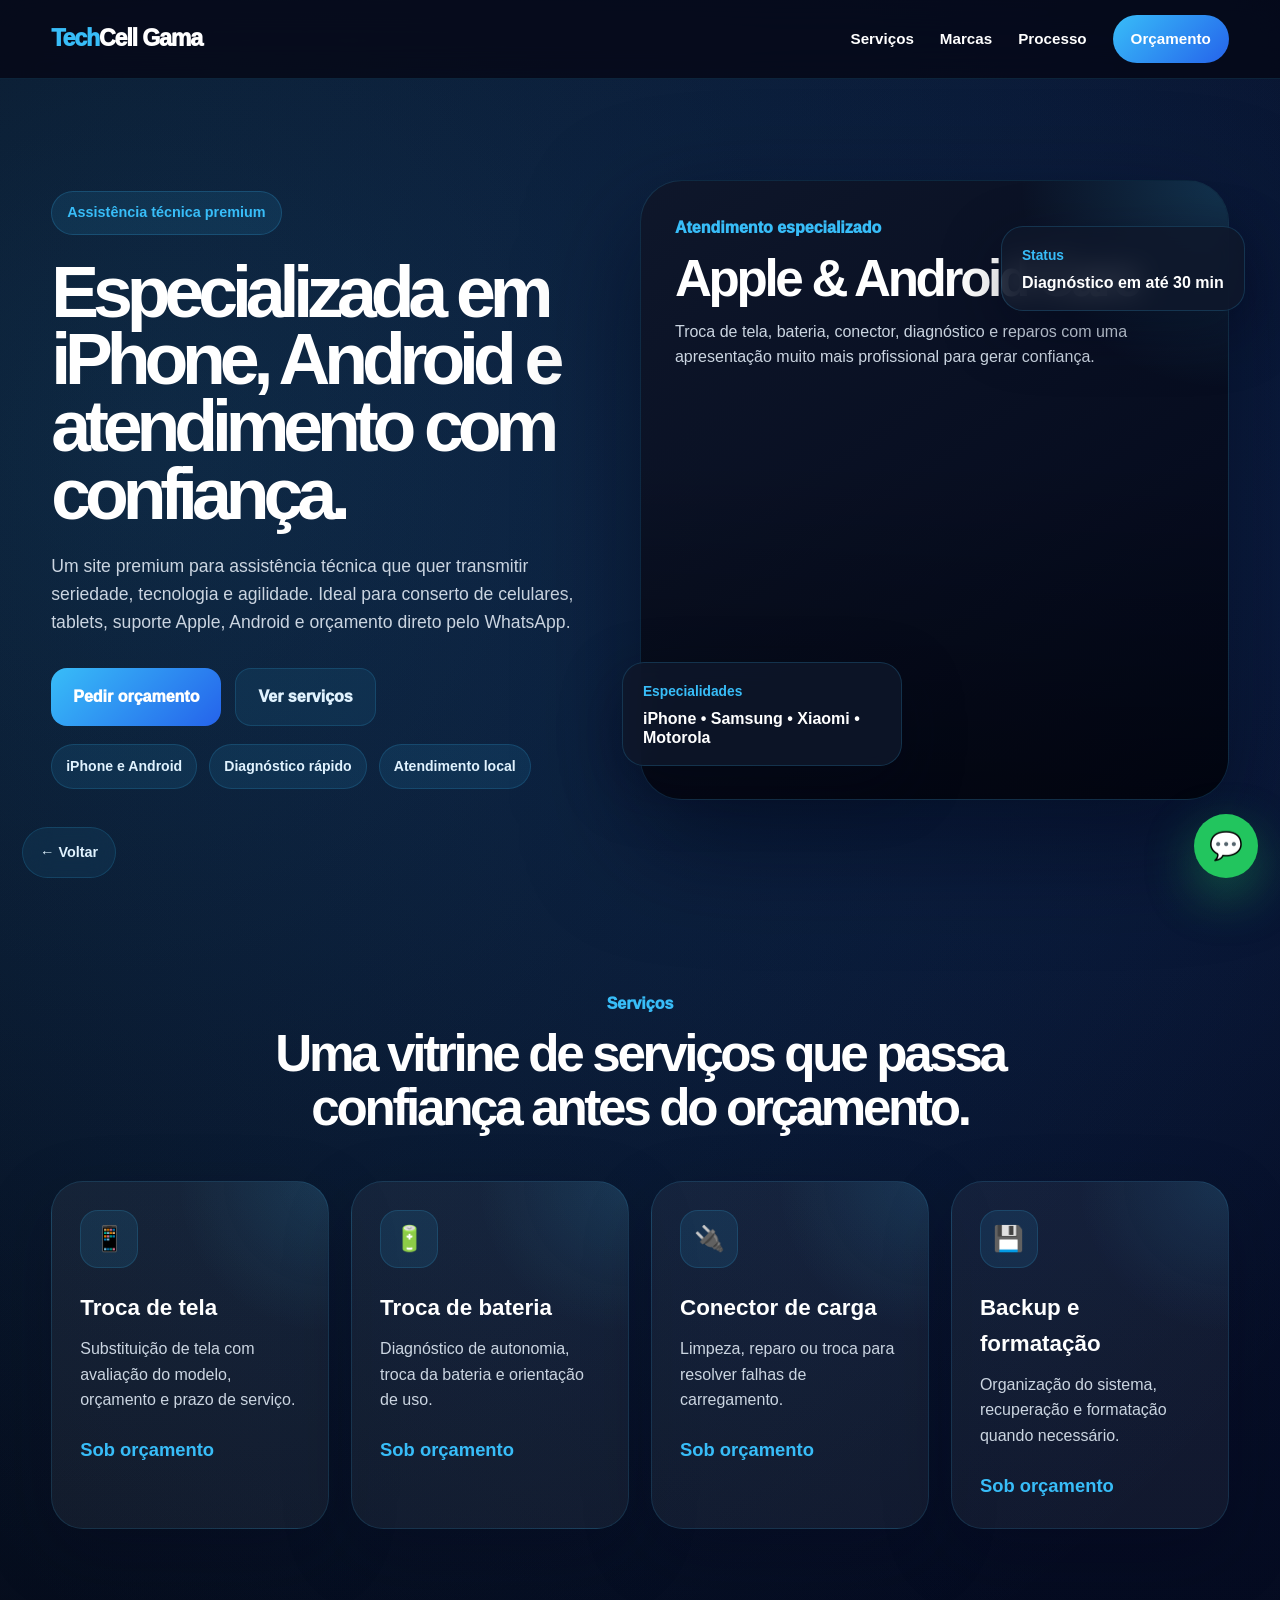
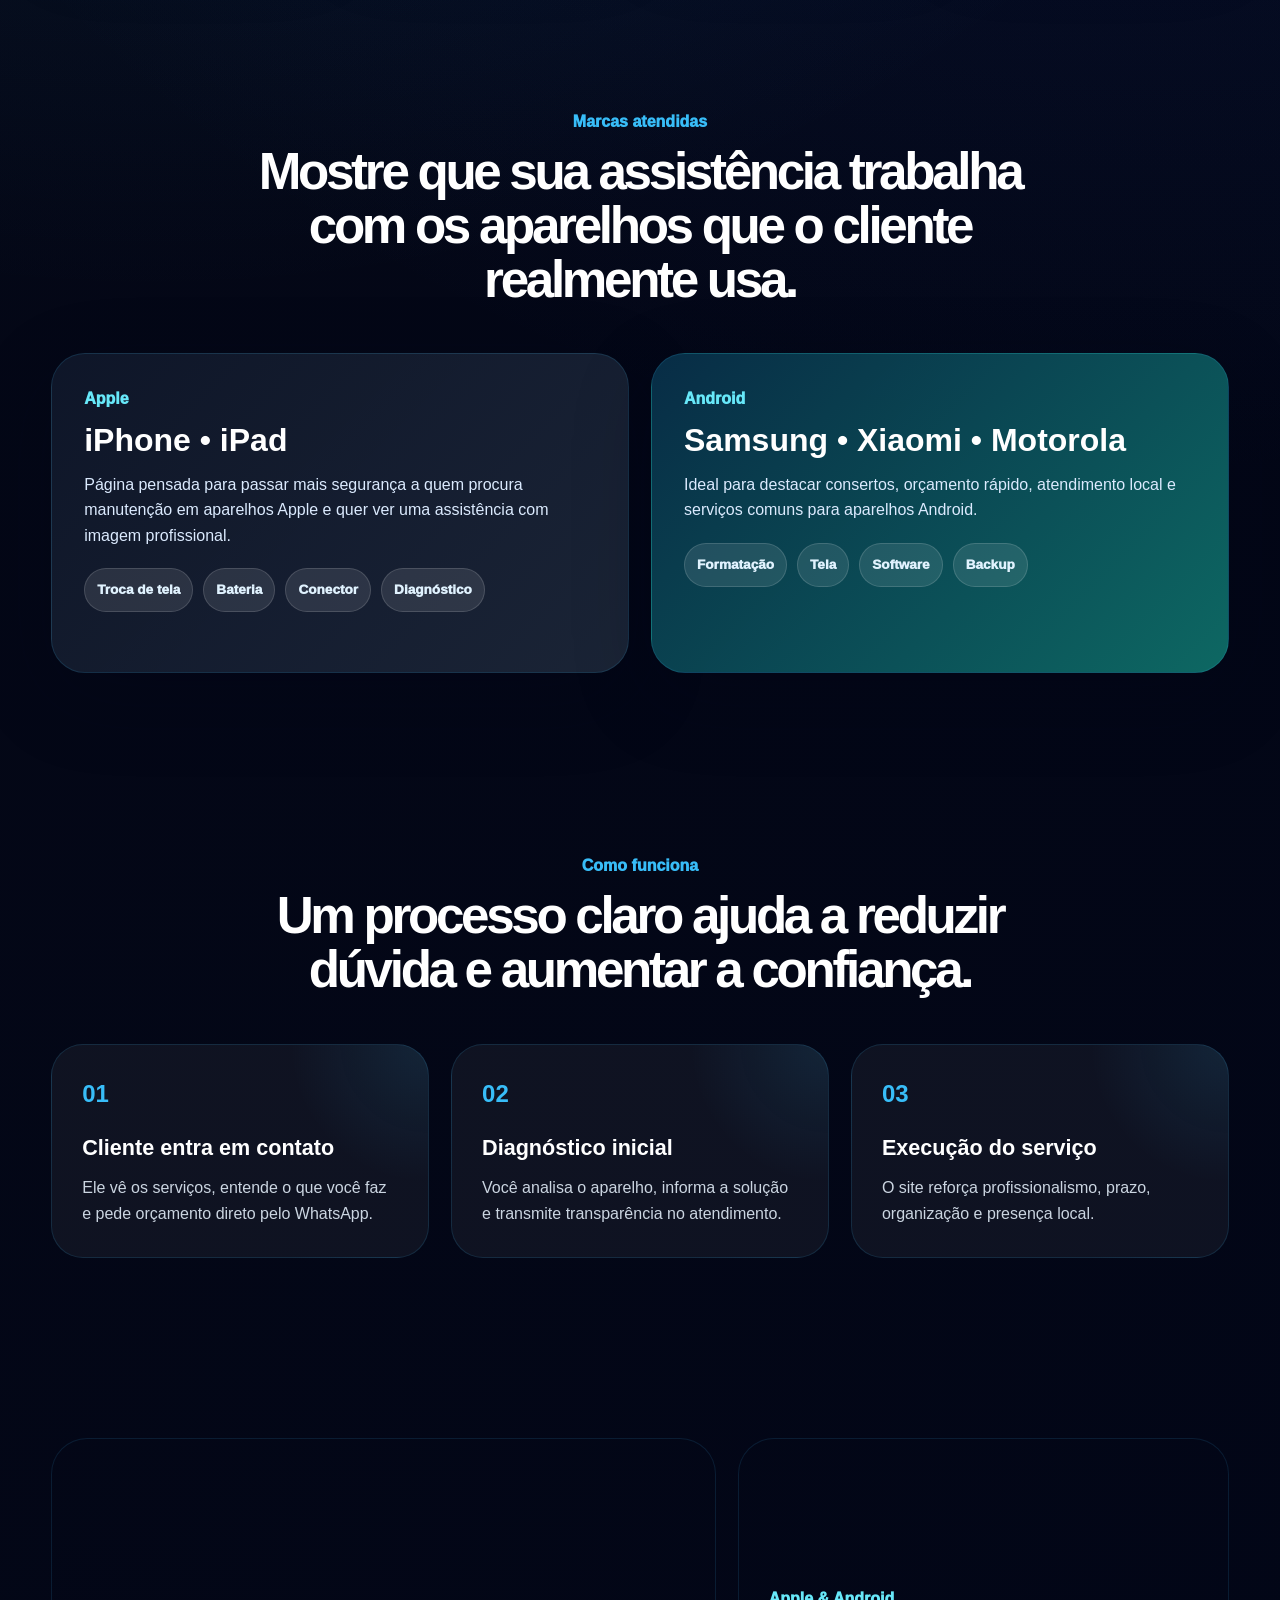
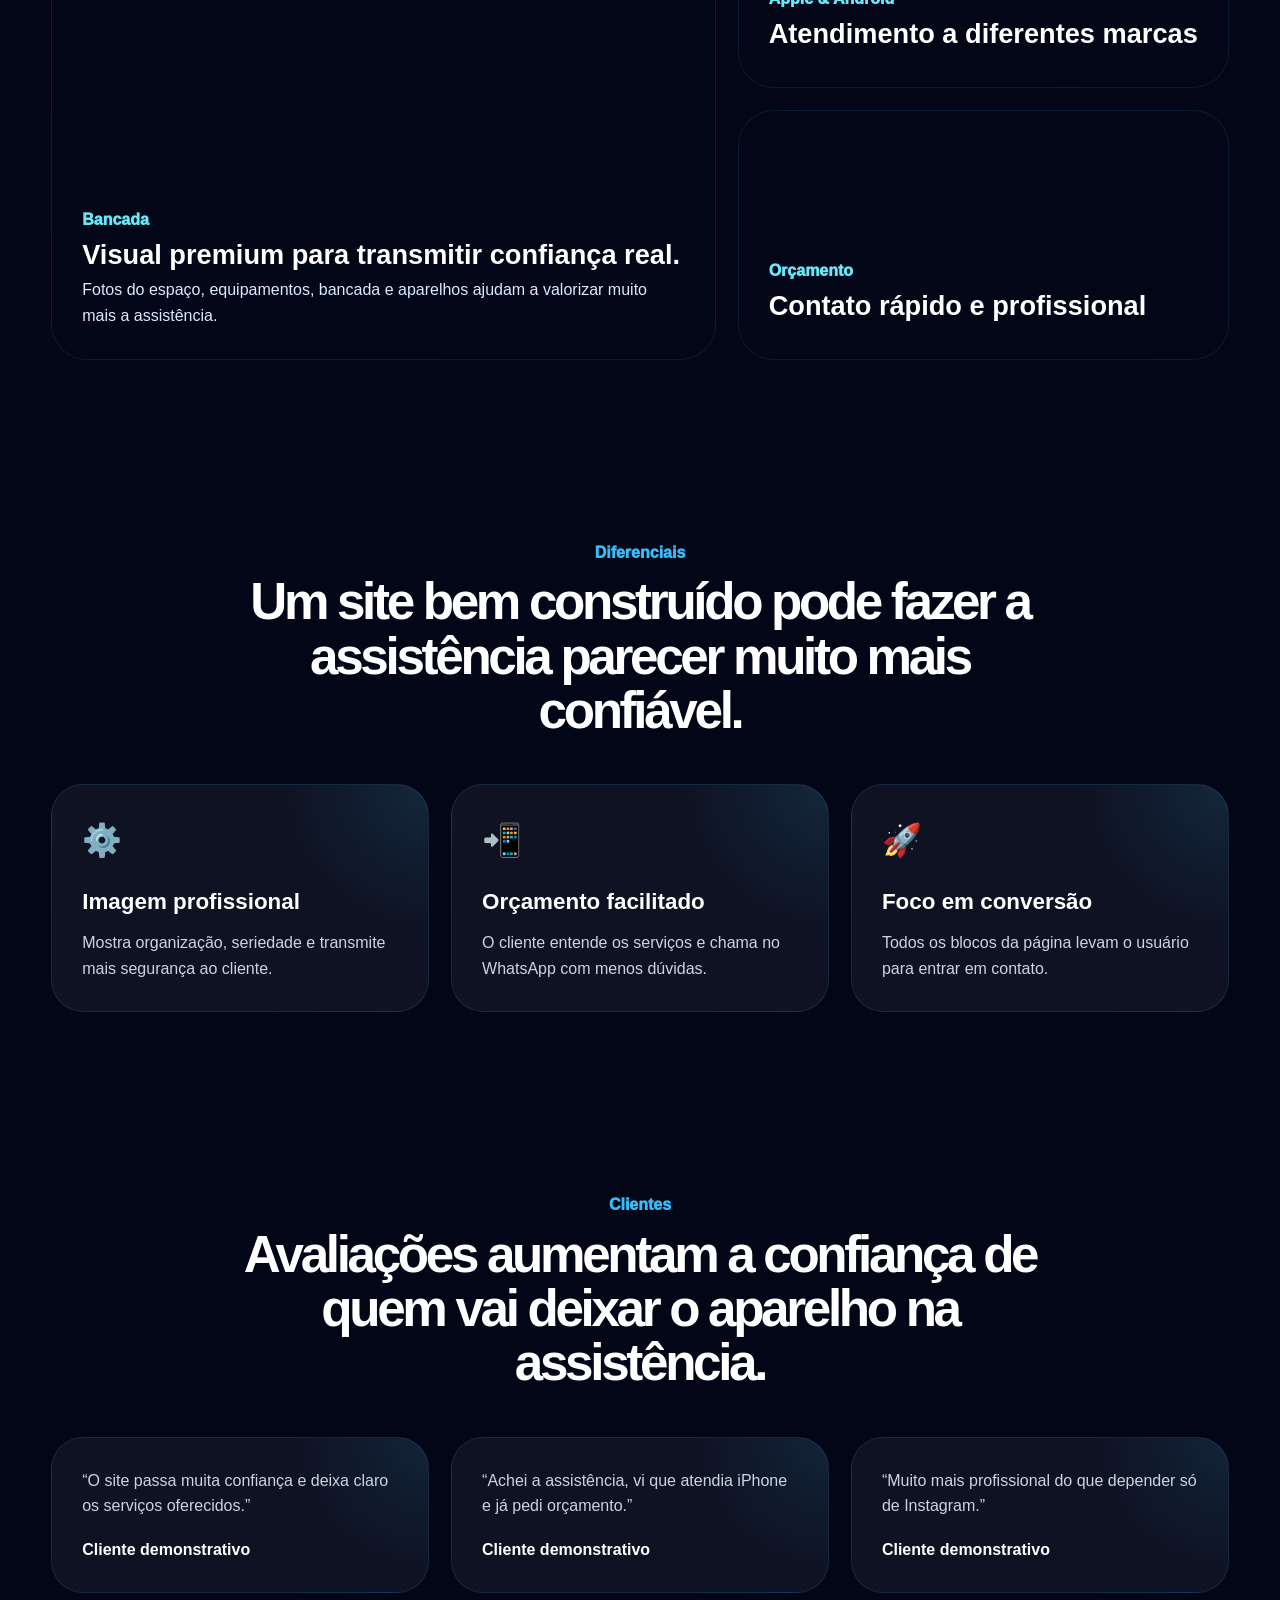
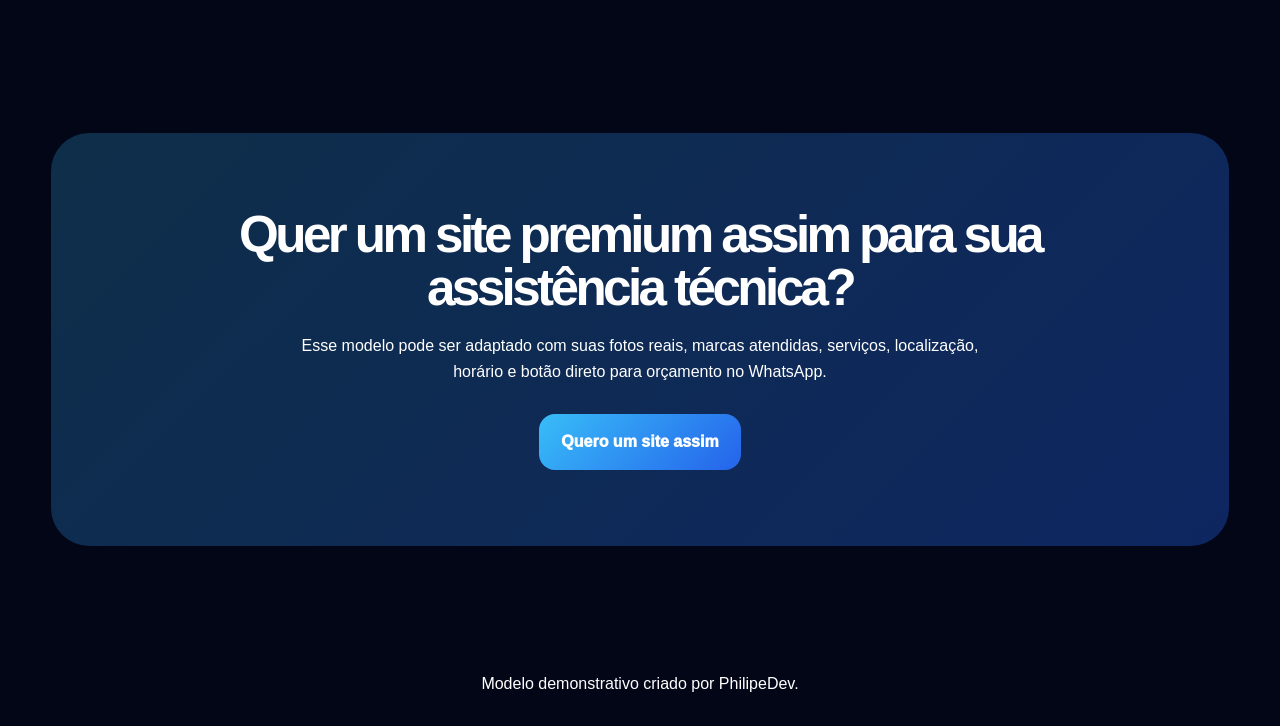
==== commit 569184da: "Refaz demo de assistencia com visual premium" ====
--- a/assistencia/index.html
+++ b/assistencia/index.html
@@ -4,203 +4,282 @@
 <head>
     <meta charset="UTF-8" />
     <meta name="viewport" content="width=device-width, initial-scale=1.0" />
-    <title>Tech Cell Gama | Modelo Premium</title>
+    <title>Tech Cell Gama | Assistência Premium</title>
     <link rel="stylesheet" href="../demo.css" />
 </head>
 
-<body class="demo-body assistencia" style="
-    --hero-gradient: linear-gradient(135deg, #0ea5e9, #2563eb 50%, #111827);
-    --accent-soft: rgba(56, 189, 248, 0.16);
-    --gallery-gradient: linear-gradient(135deg, #0284c7, #1d4ed8);
-    --cta-gradient: linear-gradient(135deg, rgba(14, 165, 233, 0.30), rgba(37, 99, 235, 0.26));
-">
-    <header class="demo-header">
-        <nav class="demo-nav">
-            <a href="#" class="demo-logo">Tech Cell Gama</a>
-
-            <div>
+<body class="tech tech-premium-page">
+    <header class="site-header">
+        <nav class="nav">
+            <a href="#" class="logo"><span>Tech</span>Cell Gama</a>
+
+            <div class="nav-links">
                 <a href="#servicos">Serviços</a>
-                <a href="#diferenciais">Diferenciais</a>
-                <a href="#depoimentos">Clientes</a>
-                <a href="#contato" class="demo-nav-cta">Orçamento</a>
+                <a href="#marcas">Marcas</a>
+                <a href="#processo">Processo</a>
+                <a href="#contato" class="nav-cta">Orçamento</a>
             </div>
         </nav>
     </header>
 
     <main>
-        <section class="demo-hero">
-            <div>
-                <span class="demo-eyebrow">Assistência técnica local</span>
-
-                <h1>Conserto de celular com orçamento rápido e presença digital de confiança.</h1>
+        <section class="tech-hero-premium">
+            <div class="tech-hero-copy">
+                <span class="eyebrow">Assistência técnica premium</span>
+
+                <h1>Especializada em iPhone, Android e atendimento com confiança.</h1>
 
                 <p>
-                    Modelo para assistência técnica, informática e eletrônicos:
-                    serviços organizados, chamada para orçamento, localização e contato profissional.
+                    Um site premium para assistência técnica que quer transmitir seriedade,
+                    tecnologia e agilidade. Ideal para conserto de celulares, tablets,
+                    suporte Apple, Android e orçamento direto pelo WhatsApp.
                 </p>
 
-                <div class="demo-actions">
-                    <a href="https://wa.me/5561986828608" class="demo-btn primary" target="_blank">Pedir orçamento</a>
-                    <a href="#servicos" class="demo-btn secondary">Ver serviços</a>
-                </div>
-
-                <div class="demo-proof">
-                    <span>Orçamento rápido</span>
-                    <span>Serviços claros</span>
-                    <span>Confiança local</span>
-                </div>
-            </div>
-
-            <div class="hero-showcase">
-                <div class="showcase-content">
-                    <div class="showcase-top">
-                        <span class="showcase-badge">Atendimento local</span>
-                        <span class="showcase-time">Seg a sábado</span>
-                    </div>
-
-                    <div class="showcase-main">
-                        <h2>Seu aparelho em boas mãos.</h2>
-                        <p>Consertos, avaliações e suporte técnico com contato direto.</p>
-
-                        <div class="showcase-card-grid">
-                            <div class="mini-card">
-                                <strong>Tela</strong>
-                                <span>Troca e avaliação</span>
-                            </div>
-                            <div class="mini-card">
-                                <strong>Bateria</strong>
-                                <span>Diagnóstico rápido</span>
-                            </div>
-                            <div class="mini-card">
-                                <strong>Sistema</strong>
-                                <span>Backup e formatação</span>
-                            </div>
-                        </div>
-                    </div>
-                </div>
-            </div>
-        </section>
-
-        <section class="demo-section" id="servicos">
-            <div class="demo-heading">
-                <span>Serviços técnicos</span>
-                <h2>Organize os serviços para o cliente pedir orçamento sem enrolação.</h2>
-            </div>
-
-            <div class="menu-board">
-                <div class="menu-item">
+                <div class="actions">
+                    <a href="https://wa.me/5561986828608" target="_blank" class="btn primary">
+                        Pedir orçamento
+                    </a>
+
+                    <a href="#servicos" class="btn secondary">
+                        Ver serviços
+                    </a>
+                </div>
+
+                <div class="tech-proof-row">
+                    <span>iPhone e Android</span>
+                    <span>Diagnóstico rápido</span>
+                    <span>Atendimento local</span>
+                </div>
+            </div>
+
+            <div class="tech-hero-stage">
+                <div class="tech-stage-main">
+                    <div class="tech-stage-screen">
+                        <span>Atendimento especializado</span>
+                        <h2>Apple & Android Care</h2>
+                        <p>
+                            Troca de tela, bateria, conector, diagnóstico e reparos com uma
+                            apresentação muito mais profissional para gerar confiança.
+                        </p>
+                    </div>
+
+                    <div class="tech-stage-image"></div>
+                </div>
+
+                <div class="tech-floating-card top">
+                    <span>Status</span>
+                    <strong>Diagnóstico em até 30 min</strong>
+                </div>
+
+                <div class="tech-floating-card bottom">
+                    <span>Especialidades</span>
+                    <strong>iPhone • Samsung • Xiaomi • Motorola</strong>
+                </div>
+            </div>
+        </section>
+
+        <section class="section" id="servicos">
+            <div class="section-title">
+                <span>Serviços</span>
+                <h2>Uma vitrine de serviços que passa confiança antes do orçamento.</h2>
+            </div>
+
+            <div class="tech-services-premium">
+                <article class="tech-service-premium">
+                    <div class="tech-service-icon">📱</div>
+                    <h3>Troca de tela</h3>
+                    <p>Substituição de tela com avaliação do modelo, orçamento e prazo de serviço.</p>
+                    <strong>Sob orçamento</strong>
+                </article>
+
+                <article class="tech-service-premium">
+                    <div class="tech-service-icon">🔋</div>
+                    <h3>Troca de bateria</h3>
+                    <p>Diagnóstico de autonomia, troca da bateria e orientação de uso.</p>
+                    <strong>Sob orçamento</strong>
+                </article>
+
+                <article class="tech-service-premium">
+                    <div class="tech-service-icon">🔌</div>
+                    <h3>Conector de carga</h3>
+                    <p>Limpeza, reparo ou troca para resolver falhas de carregamento.</p>
+                    <strong>Sob orçamento</strong>
+                </article>
+
+                <article class="tech-service-premium">
+                    <div class="tech-service-icon">💾</div>
+                    <h3>Backup e formatação</h3>
+                    <p>Organização do sistema, recuperação e formatação quando necessário.</p>
+                    <strong>Sob orçamento</strong>
+                </article>
+            </div>
+        </section>
+
+        <section class="section tech-brands-section" id="marcas">
+            <div class="section-title">
+                <span>Marcas atendidas</span>
+                <h2>Mostre que sua assistência trabalha com os aparelhos que o cliente realmente usa.</h2>
+            </div>
+
+            <div class="brand-showcase">
+                <div class="brand-panel apple">
+                    <span>Apple</span>
+                    <h3>iPhone • iPad</h3>
+                    <p>
+                        Página pensada para passar mais segurança a quem procura manutenção
+                        em aparelhos Apple e quer ver uma assistência com imagem profissional.
+                    </p>
+
+                    <div class="brand-tags">
+                        <span>Troca de tela</span>
+                        <span>Bateria</span>
+                        <span>Conector</span>
+                        <span>Diagnóstico</span>
+                    </div>
+                </div>
+
+                <div class="brand-panel android">
+                    <span>Android</span>
+                    <h3>Samsung • Xiaomi • Motorola</h3>
+                    <p>
+                        Ideal para destacar consertos, orçamento rápido, atendimento local
+                        e serviços comuns para aparelhos Android.
+                    </p>
+
+                    <div class="brand-tags">
+                        <span>Formatação</span>
+                        <span>Tela</span>
+                        <span>Software</span>
+                        <span>Backup</span>
+                    </div>
+                </div>
+            </div>
+        </section>
+
+        <section class="section" id="processo">
+            <div class="section-title">
+                <span>Como funciona</span>
+                <h2>Um processo claro ajuda a reduzir dúvida e aumentar a confiança.</h2>
+            </div>
+
+            <div class="tech-process">
+                <article>
+                    <strong>01</strong>
+                    <h3>Cliente entra em contato</h3>
+                    <p>Ele vê os serviços, entende o que você faz e pede orçamento direto pelo WhatsApp.</p>
+                </article>
+
+                <article>
+                    <strong>02</strong>
+                    <h3>Diagnóstico inicial</h3>
+                    <p>Você analisa o aparelho, informa a solução e transmite transparência no atendimento.</p>
+                </article>
+
+                <article>
+                    <strong>03</strong>
+                    <h3>Execução do serviço</h3>
+                    <p>O site reforça profissionalismo, prazo, organização e presença local.</p>
+                </article>
+            </div>
+        </section>
+
+        <section class="section">
+            <div class="tech-gallery-premium">
+                <article class="tech-gallery-card large">
                     <div>
-                        <h3>Troca de tela</h3>
-                        <p>Avaliação do modelo, disponibilidade e orçamento pelo WhatsApp.</p>
-                    </div>
-                    <strong>Sob orçamento</strong>
-                </div>
-
-                <div class="menu-item">
+                        <span>Bancada</span>
+                        <h3>Visual premium para transmitir confiança real.</h3>
+                        <p>
+                            Fotos do espaço, equipamentos, bancada e aparelhos ajudam a valorizar
+                            muito mais a assistência.
+                        </p>
+                    </div>
+                </article>
+
+                <article class="tech-gallery-card top">
                     <div>
-                        <h3>Troca de bateria</h3>
-                        <p>Diagnóstico, substituição e orientação sobre cuidados.</p>
-                    </div>
-                    <strong>Sob orçamento</strong>
-                </div>
-
-                <div class="menu-item">
+                        <span>Apple & Android</span>
+                        <h3>Atendimento a diferentes marcas</h3>
+                    </div>
+                </article>
+
+                <article class="tech-gallery-card bottom">
                     <div>
-                        <h3>Conector de carga</h3>
-                        <p>Limpeza, análise e troca quando necessário.</p>
-                    </div>
-                    <strong>Sob orçamento</strong>
-                </div>
-
-                <div class="menu-item">
-                    <div>
-                        <h3>Formatação e backup</h3>
-                        <p>Organização, limpeza de sistema e restauração.</p>
-                    </div>
-                    <strong>Sob orçamento</strong>
-                </div>
-            </div>
-        </section>
-
-        <section class="demo-section" id="diferenciais">
-            <div class="demo-heading">
+                        <span>Orçamento</span>
+                        <h3>Contato rápido e profissional</h3>
+                    </div>
+                </article>
+            </div>
+        </section>
+
+        <section class="section">
+            <div class="section-title">
                 <span>Diferenciais</span>
-                <h2>Assistência técnica precisa passar confiança antes do cliente deixar o aparelho.</h2>
-            </div>
-
-            <div class="real-grid">
-                <article class="real-card">
-                    <span class="number">01</span>
-                    <h3>Orçamento mais rápido</h3>
-                    <p>O cliente entende os serviços e chama direto pelo WhatsApp.</p>
-                </article>
-
-                <article class="real-card">
-                    <span class="number">02</span>
+                <h2>Um site bem construído pode fazer a assistência parecer muito mais confiável.</h2>
+            </div>
+
+            <div class="tech-differentials">
+                <article>
+                    <span>⚙️</span>
                     <h3>Imagem profissional</h3>
-                    <p>Um site bem feito passa organização, cuidado e seriedade.</p>
-                </article>
-
-                <article class="real-card">
-                    <span class="number">03</span>
-                    <h3>Contato e localização</h3>
-                    <p>Facilita para quem procura assistência na região e quer resolver rápido.</p>
-                </article>
-            </div>
-        </section>
-
-        <section class="demo-section">
-            <div class="gallery-grid">
-                <div class="gallery-card">
-                    <h3>Tecnologia com cara profissional.</h3>
-                    <p>Mostre fotos da bancada, ferramentas, fachada, aparelhos e resultados de serviços.</p>
-                </div>
-
-                <div class="gallery-card">
-                    <h3>Mais confiança para fechar orçamento.</h3>
-                    <p>Um site completo ajuda o cliente a sentir segurança antes de chamar.</p>
-                </div>
-            </div>
-        </section>
-
-        <section class="demo-section" id="depoimentos">
-            <div class="demo-heading">
+                    <p>Mostra organização, seriedade e transmite mais segurança ao cliente.</p>
+                </article>
+
+                <article>
+                    <span>📲</span>
+                    <h3>Orçamento facilitado</h3>
+                    <p>O cliente entende os serviços e chama no WhatsApp com menos dúvidas.</p>
+                </article>
+
+                <article>
+                    <span>🚀</span>
+                    <h3>Foco em conversão</h3>
+                    <p>Todos os blocos da página levam o usuário para entrar em contato.</p>
+                </article>
+            </div>
+        </section>
+
+        <section class="section" id="depoimentos">
+            <div class="section-title">
                 <span>Clientes</span>
-                <h2>Avaliações aumentam a confiança no serviço.</h2>
-            </div>
-
-            <div class="testimonials">
-                <article class="testimonial">
-                    <p>“Consegui pedir orçamento rápido e fui muito bem atendido.”</p>
+                <h2>Avaliações aumentam a confiança de quem vai deixar o aparelho na assistência.</h2>
+            </div>
+
+            <div class="tech-testimonials-premium">
+                <article>
+                    <p>“O site passa muita confiança e deixa claro os serviços oferecidos.”</p>
                     <strong>Cliente demonstrativo</strong>
                 </article>
 
-                <article class="testimonial">
-                    <p>“O site passa confiança e mostra exatamente o que a loja faz.”</p>
+                <article>
+                    <p>“Achei a assistência, vi que atendia iPhone e já pedi orçamento.”</p>
                     <strong>Cliente demonstrativo</strong>
                 </article>
 
-                <article class="testimonial">
-                    <p>“Achei a assistência pelo link e chamei pelo WhatsApp na hora.”</p>
+                <article>
+                    <p>“Muito mais profissional do que depender só de Instagram.”</p>
                     <strong>Cliente demonstrativo</strong>
                 </article>
             </div>
         </section>
 
-        <section class="demo-cta" id="contato">
-            <h2>Quer um site tecnológico para sua assistência?</h2>
+        <section class="cta" id="contato">
+            <h2>Quer um site premium assim para sua assistência técnica?</h2>
             <p>
-                Esse modelo pode ser adaptado para conserto de celular,
-                informática, eletrônicos, manutenção e suporte técnico.
+                Esse modelo pode ser adaptado com suas fotos reais, marcas atendidas,
+                serviços, localização, horário e botão direto para orçamento no WhatsApp.
             </p>
-            <a href="https://wa.me/5561986828608" class="demo-btn primary" target="_blank">Quero um site assim</a>
+
+            <a href="https://wa.me/5561986828608" target="_blank" class="btn primary">
+                Quero um site assim
+            </a>
         </section>
     </main>
 
     <a href="../" class="back-link">← Voltar</a>
-    <a href="https://wa.me/5561986828608" class="floating-whatsapp" target="_blank">💬</a>
-
-    <footer class="demo-footer">
+    <a href="https://wa.me/5561986828608" target="_blank" class="floating-whatsapp">💬</a>
+
+    <footer class="footer">
         Modelo demonstrativo criado por PhilipeDev.
     </footer>
 </body>
--- a/demo.css
+++ b/demo.css
@@ -10,59 +10,27 @@
 
 body {
     font-family: Arial, Helvetica, sans-serif;
-    color: #ffffff;
     line-height: 1.6;
     overflow-x: hidden;
 }
 
 a {
+    text-decoration: none;
     color: inherit;
-    text-decoration: none;
-}
-
-.demo-body {
-    min-height: 100vh;
-    background: #050505;
-}
-
-.demo-body.barbearia {
-    background:
-        radial-gradient(circle at 12% 18%, rgba(245, 158, 11, 0.22), transparent 28%),
-        radial-gradient(circle at 86% 12%, rgba(146, 64, 14, 0.24), transparent 30%),
-        linear-gradient(135deg, #120906, #050505 62%);
-}
-
-.demo-body.marmitaria {
-    background:
-        radial-gradient(circle at 14% 16%, rgba(239, 68, 68, 0.26), transparent 30%),
-        radial-gradient(circle at 86% 18%, rgba(249, 115, 22, 0.24), transparent 30%),
-        linear-gradient(135deg, #150606, #050505 62%);
-}
-
-.demo-body.salao {
-    background:
-        radial-gradient(circle at 14% 16%, rgba(236, 72, 153, 0.26), transparent 30%),
-        radial-gradient(circle at 86% 18%, rgba(168, 85, 247, 0.24), transparent 30%),
-        linear-gradient(135deg, #160719, #050505 62%);
-}
-
-.demo-body.assistencia {
-    background:
-        radial-gradient(circle at 14% 16%, rgba(56, 189, 248, 0.25), transparent 30%),
-        radial-gradient(circle at 86% 18%, rgba(37, 99, 235, 0.25), transparent 30%),
-        linear-gradient(135deg, #06111f, #050505 62%);
-}
-
-.demo-header {
+}
+
+/* =========================
+   BASE
+========================= */
+
+.site-header {
     position: sticky;
     top: 0;
-    z-index: 50;
-    background: rgba(5, 5, 5, 0.72);
-    backdrop-filter: blur(20px);
-    border-bottom: 1px solid rgba(255, 255, 255, 0.08);
-}
-
-.demo-nav {
+    z-index: 99;
+    backdrop-filter: blur(18px);
+}
+
+.nav {
     width: min(1180px, 92%);
     height: 78px;
     margin: 0 auto;
@@ -71,87 +39,66 @@
     justify-content: space-between;
 }
 
-.demo-logo {
-    font-size: 1.4rem;
+.logo {
+    font-size: 1.45rem;
     font-weight: 950;
     letter-spacing: -0.05em;
 }
 
-.demo-nav div {
-    display: flex;
+.nav-links {
+    display: flex;
+    align-items: center;
     gap: 26px;
-    color: #e5e7eb;
     font-size: 0.95rem;
-}
-
-.demo-nav a:hover {
-    color: #ffffff;
-}
-
-.demo-nav-cta {
-    padding: 11px 16px;
+    font-weight: 700;
+}
+
+.nav-cta {
+    padding: 12px 18px;
     border-radius: 999px;
     font-weight: 900;
-    background: rgba(255, 255, 255, 0.1);
-    border: 1px solid rgba(255, 255, 255, 0.14);
-}
-
-.demo-hero {
+}
+
+.hero {
     width: min(1180px, 92%);
     min-height: calc(100vh - 78px);
     margin: 0 auto;
     display: grid;
-    grid-template-columns: 1.04fr 0.96fr;
+    grid-template-columns: 1fr 1fr;
+    align-items: center;
     gap: 56px;
-    align-items: center;
     padding: 70px 0;
 }
 
-.demo-eyebrow {
+.eyebrow {
     display: inline-flex;
-    align-items: center;
-    gap: 9px;
     padding: 9px 15px;
     border-radius: 999px;
-    margin-bottom: 24px;
     font-size: 0.9rem;
     font-weight: 900;
-    color: #ffffff;
-    background: rgba(255, 255, 255, 0.09);
-    border: 1px solid rgba(255, 255, 255, 0.13);
-}
-
-.demo-eyebrow::before {
-    content: "";
-    width: 9px;
-    height: 9px;
-    border-radius: 50%;
-    background: #22c55e;
-    box-shadow: 0 0 20px #22c55e;
-}
-
-.demo-hero h1 {
-    font-size: clamp(2.8rem, 5.6vw, 5.8rem);
+    margin-bottom: 24px;
+}
+
+.hero h1 {
+    font-size: clamp(2.7rem, 5.5vw, 5.7rem);
     line-height: 0.96;
     letter-spacing: -0.085em;
     margin-bottom: 24px;
 }
 
-.demo-hero p {
-    max-width: 660px;
-    color: #d1d5db;
+.hero p {
     font-size: 1.1rem;
     margin-bottom: 32px;
-}
-
-.demo-actions {
+    max-width: 650px;
+}
+
+.actions {
     display: flex;
     flex-wrap: wrap;
     gap: 14px;
-    margin-bottom: 34px;
-}
-
-.demo-btn {
+}
+
+.btn {
     display: inline-flex;
     align-items: center;
     justify-content: center;
@@ -161,256 +108,163 @@
     transition: 0.2s ease;
 }
 
-.demo-btn:hover {
+.btn:hover {
     transform: translateY(-4px);
 }
 
-.demo-btn.primary {
-    background: #ffffff;
-    color: #050505;
-    box-shadow: 0 18px 50px rgba(255, 255, 255, 0.16);
-}
-
-.demo-btn.secondary {
-    background: rgba(255, 255, 255, 0.08);
-    color: #ffffff;
-    border: 1px solid rgba(255, 255, 255, 0.14);
-}
-
-.demo-proof {
-    display: flex;
-    flex-wrap: wrap;
-    gap: 12px;
-}
-
-.demo-proof span {
-    padding: 10px 13px;
-    border-radius: 999px;
-    color: #e5e7eb;
-    background: rgba(255, 255, 255, 0.075);
-    border: 1px solid rgba(255, 255, 255, 0.10);
-    font-size: 0.88rem;
-    font-weight: 800;
-}
-
-.hero-showcase {
-    position: relative;
-    min-height: 560px;
-    border-radius: 38px;
-    padding: 24px;
-    overflow: hidden;
-    background:
-        linear-gradient(180deg, rgba(255, 255, 255, 0.13), rgba(255, 255, 255, 0.03));
-    border: 1px solid rgba(255, 255, 255, 0.13);
-    box-shadow: 0 40px 110px rgba(0, 0, 0, 0.45);
-}
-
-.hero-showcase::before {
-    content: "";
-    position: absolute;
-    inset: 24px;
-    border-radius: 28px;
-    background: var(--hero-gradient);
-    opacity: 0.98;
-}
-
-.hero-showcase::after {
-    content: "";
-    position: absolute;
-    width: 320px;
-    height: 320px;
-    right: -100px;
-    top: -80px;
-    border-radius: 50%;
-    background: rgba(255, 255, 255, 0.20);
-    filter: blur(20px);
-}
-
-.showcase-content {
-    position: relative;
-    z-index: 2;
-    height: 100%;
-    min-height: 512px;
-    display: flex;
-    flex-direction: column;
-    justify-content: space-between;
-}
-
-.showcase-top {
-    display: flex;
-    justify-content: space-between;
-    gap: 16px;
-}
-
-.showcase-badge,
-.showcase-time {
-    padding: 10px 13px;
-    border-radius: 999px;
-    font-weight: 900;
-    font-size: 0.85rem;
-    background: rgba(0, 0, 0, 0.22);
-    border: 1px solid rgba(255, 255, 255, 0.18);
-}
-
-.showcase-main {
-    margin-top: auto;
-}
-
-.showcase-main h2 {
-    font-size: clamp(2.3rem, 4vw, 4rem);
-    line-height: 0.98;
-    letter-spacing: -0.065em;
-    margin-bottom: 14px;
-}
-
-.showcase-main p {
-    color: rgba(255, 255, 255, 0.88);
-    max-width: 430px;
-    margin-bottom: 22px;
-}
-
-.showcase-card-grid {
-    display: grid;
-    grid-template-columns: repeat(3, 1fr);
-    gap: 12px;
-}
-
-.mini-card {
-    min-height: 120px;
-    border-radius: 22px;
-    padding: 16px;
-    display: flex;
-    flex-direction: column;
-    justify-content: end;
-    background: rgba(0, 0, 0, 0.24);
-    border: 1px solid rgba(255, 255, 255, 0.16);
-}
-
-.mini-card strong {
-    font-size: 1.08rem;
-    line-height: 1.1;
-}
-
-.mini-card span {
-    color: rgba(255, 255, 255, 0.78);
-    font-size: 0.84rem;
-    margin-top: 5px;
-}
-
-.demo-section {
+.section {
     width: min(1180px, 92%);
     margin: 0 auto;
-    padding: 92px 0;
-}
-
-.demo-heading {
+    padding: 90px 0;
+}
+
+.section-title {
     max-width: 820px;
+    margin: 0 auto 46px;
     text-align: center;
-    margin: 0 auto 44px;
-}
-
-.demo-heading span {
+}
+
+.section-title span {
     display: inline-block;
-    color: #ffffff;
     font-weight: 950;
     margin-bottom: 10px;
 }
 
-.demo-heading h2 {
-    font-size: clamp(2.1rem, 4vw, 3.6rem);
+.section-title h2 {
+    font-size: clamp(2rem, 4vw, 3.7rem);
     line-height: 1.06;
     letter-spacing: -0.065em;
 }
 
-.real-grid {
-    display: grid;
-    grid-template-columns: repeat(3, 1fr);
+.floating-whatsapp {
+    position: fixed;
+    right: 22px;
+    bottom: 22px;
+    z-index: 100;
+    width: 64px;
+    height: 64px;
+    border-radius: 50%;
+    display: grid;
+    place-items: center;
+    font-size: 1.7rem;
+    background: #22c55e;
+    color: white;
+    box-shadow: 0 18px 50px rgba(34, 197, 94, 0.38);
+}
+
+.back-link {
+    position: fixed;
+    left: 22px;
+    bottom: 22px;
+    z-index: 100;
+    padding: 13px 17px;
+    border-radius: 999px;
+    font-size: 0.9rem;
+    font-weight: 900;
+    backdrop-filter: blur(14px);
+}
+
+.footer {
+    padding: 30px;
+    text-align: center;
+}
+
+/* =========================
+   BARBEARIA
+========================= */
+
+.barber {
+    background: #080604;
+    color: #fff;
+}
+
+.barber .site-header {
+    background: rgba(8, 6, 4, 0.78);
+    border-bottom: 1px solid rgba(245, 158, 11, 0.16);
+}
+
+.barber .logo span,
+.barber .section-title span,
+.barber .eyebrow {
+    color: #fbbf24;
+}
+
+.barber .eyebrow {
+    background: rgba(245, 158, 11, 0.12);
+    border: 1px solid rgba(245, 158, 11, 0.25);
+}
+
+.barber .hero p,
+.barber .service p,
+.barber .gallery-card p,
+.barber .testimonial p {
+    color: #d6d3d1;
+}
+
+.barber .nav-cta,
+.barber .btn.primary {
+    background: #fbbf24;
+    color: #120906;
+}
+
+.barber .btn.secondary,
+.barber .back-link {
+    background: rgba(255, 255, 255, 0.08);
+    color: #fff;
+    border: 1px solid rgba(255, 255, 255, 0.14);
+}
+
+.barber-visual {
+    min-height: 580px;
+    border-radius: 38px;
+    padding: 28px;
+    display: flex;
+    align-items: end;
+    overflow: hidden;
+    background:
+        linear-gradient(180deg, transparent, rgba(0, 0, 0, 0.88)),
+        url("https://images.unsplash.com/photo-1503951914875-452162b0f3f1?auto=format&fit=crop&w=1200&q=80");
+    background-size: cover;
+    background-position: center;
+    box-shadow: 0 40px 110px rgba(0, 0, 0, 0.48);
+}
+
+.visual-box {
+    width: 100%;
+    padding: 28px;
+    border-radius: 28px;
+    background: rgba(0, 0, 0, 0.48);
+    border: 1px solid rgba(255, 255, 255, 0.16);
+    backdrop-filter: blur(12px);
+}
+
+.visual-box h2 {
+    font-size: 2.6rem;
+    line-height: 1;
+    letter-spacing: -0.06em;
+}
+
+.barber-services {
+    display: grid;
+    grid-template-columns: 1fr 1fr;
     gap: 22px;
 }
 
-.real-card {
-    position: relative;
-    min-height: 280px;
+.service {
     padding: 28px;
-    border-radius: 30px;
-    overflow: hidden;
-    background: rgba(255, 255, 255, 0.065);
-    border: 1px solid rgba(255, 255, 255, 0.10);
-    transition: 0.25s ease;
-}
-
-.real-card:hover {
-    transform: translateY(-8px);
-    border-color: rgba(255, 255, 255, 0.24);
-}
-
-.real-card::before {
-    content: "";
-    position: absolute;
-    inset: auto -30px -80px auto;
-    width: 200px;
-    height: 200px;
-    border-radius: 50%;
-    background: var(--accent-soft);
-}
-
-.real-card .number {
-    display: inline-flex;
-    margin-bottom: 28px;
-    font-size: 0.88rem;
-    font-weight: 950;
-    color: #ffffff;
-    opacity: 0.9;
-}
-
-.real-card h3 {
-    position: relative;
-    z-index: 2;
-    font-size: 1.55rem;
-    line-height: 1.1;
-    margin-bottom: 12px;
-}
-
-.real-card p {
-    position: relative;
-    z-index: 2;
-    color: #d1d5db;
-}
-
-.menu-board {
-    display: grid;
-    gap: 14px;
-    max-width: 980px;
-    margin: 0 auto;
-}
-
-.menu-item {
-    display: grid;
-    grid-template-columns: 1fr auto;
-    gap: 18px;
-    align-items: center;
-    padding: 22px 24px;
-    border-radius: 22px;
-    background: rgba(255, 255, 255, 0.065);
-    border: 1px solid rgba(255, 255, 255, 0.10);
-}
-
-.menu-item h3 {
-    font-size: 1.15rem;
-    margin-bottom: 4px;
-}
-
-.menu-item p {
-    color: #aeb7c4;
-    font-size: 0.95rem;
-}
-
-.menu-item strong {
-    font-size: 1.22rem;
-    white-space: nowrap;
-}
-
-.gallery-grid {
+    border-radius: 28px;
+    background: rgba(255, 255, 255, 0.06);
+    border: 1px solid rgba(245, 158, 11, 0.16);
+}
+
+.service strong {
+    display: block;
+    color: #fbbf24;
+    font-size: 1.8rem;
+    margin-top: 14px;
+}
+
+.barber-gallery {
     display: grid;
     grid-template-columns: 1.2fr 0.8fr;
     gap: 22px;
@@ -423,21 +277,17 @@
     display: flex;
     flex-direction: column;
     justify-content: end;
-    background: var(--gallery-gradient);
-    border: 1px solid rgba(255, 255, 255, 0.12);
     overflow: hidden;
+    background-size: cover;
+    background-position: center;
     position: relative;
 }
 
 .gallery-card::before {
     content: "";
     position: absolute;
-    width: 280px;
-    height: 280px;
-    right: -70px;
-    top: -70px;
-    border-radius: 50%;
-    background: rgba(255, 255, 255, 0.15);
+    inset: 0;
+    background: linear-gradient(180deg, transparent, rgba(0, 0, 0, 0.85));
 }
 
 .gallery-card h3,
@@ -446,15 +296,398 @@
     z-index: 2;
 }
 
-.gallery-card h3 {
-    font-size: 2rem;
+.barber-gallery .g1 {
+    background-image: url("https://images.unsplash.com/photo-1517832606299-7ae9b720a186?auto=format&fit=crop&w=1200&q=80");
+}
+
+.barber-gallery .g2 {
+    background-image: url("https://images.unsplash.com/photo-1621605815971-fbc98d665033?auto=format&fit=crop&w=1200&q=80");
+}
+
+/* =========================
+   MARMITARIA
+========================= */
+
+.food {
+    background: #fff8ed;
+    color: #241107;
+}
+
+.food .site-header {
+    background: rgba(255, 248, 237, 0.82);
+    border-bottom: 1px solid rgba(234, 88, 12, 0.18);
+}
+
+.food .logo span,
+.food .section-title span,
+.food .eyebrow {
+    color: #ea580c;
+}
+
+.food .eyebrow {
+    background: rgba(234, 88, 12, 0.10);
+    border: 1px solid rgba(234, 88, 12, 0.20);
+}
+
+.food .hero p {
+    color: #6b3a1f;
+}
+
+.food .nav-cta,
+.food .btn.primary {
+    background: #ea580c;
+    color: #fff;
+}
+
+.food .btn.secondary,
+.food .back-link {
+    background: rgba(234, 88, 12, 0.09);
+    color: #7c2d12;
+    border: 1px solid rgba(234, 88, 12, 0.18);
+}
+
+.food-visual {
+    position: relative;
+    min-height: 580px;
+    border-radius: 42px;
+    padding: 28px;
+    background:
+        linear-gradient(180deg, transparent, rgba(0, 0, 0, 0.60)),
+        url("https://images.unsplash.com/photo-1546069901-ba9599a7e63c?auto=format&fit=crop&w=1200&q=80");
+    background-size: cover;
+    background-position: center;
+    box-shadow: 0 35px 100px rgba(234, 88, 12, 0.24);
+    display: flex;
+    align-items: end;
+}
+
+.food-badge {
+    padding: 22px;
+    border-radius: 28px;
+    background: rgba(255, 255, 255, 0.86);
+    color: #241107;
+    max-width: 360px;
+}
+
+.food-badge strong {
+    font-size: 2.3rem;
+    display: block;
+    line-height: 1;
+    color: #ea580c;
+}
+
+.menu-grid {
+    display: grid;
+    grid-template-columns: repeat(3, 1fr);
+    gap: 22px;
+}
+
+.food-card {
+    border-radius: 30px;
+    overflow: hidden;
+    background: #fff;
+    box-shadow: 0 24px 60px rgba(124, 45, 18, 0.11);
+    border: 1px solid rgba(234, 88, 12, 0.10);
+}
+
+.food-card .img {
+    height: 220px;
+    background-size: cover;
+    background-position: center;
+}
+
+.food-card .info {
+    padding: 24px;
+}
+
+.food-card h3 {
+    font-size: 1.35rem;
+    margin-bottom: 8px;
+}
+
+.food-card p {
+    color: #7c4a2d;
+    margin-bottom: 16px;
+}
+
+.food-card strong {
+    color: #ea580c;
+    font-size: 1.35rem;
+}
+
+.food-card .m1 {
+    background-image: url("https://images.unsplash.com/photo-1512058564366-18510be2db19?auto=format&fit=crop&w=900&q=80");
+}
+
+.food-card .m2 {
+    background-image: url("https://images.unsplash.com/photo-1547592180-85f173990554?auto=format&fit=crop&w=900&q=80");
+}
+
+.food-card .m3 {
+    background-image: url("https://images.unsplash.com/photo-1565299624946-b28f40a0ae38?auto=format&fit=crop&w=900&q=80");
+}
+
+.delivery-strip {
+    display: grid;
+    grid-template-columns: 1.2fr 0.8fr;
+    gap: 22px;
+}
+
+.delivery-box {
+    padding: 34px;
+    border-radius: 32px;
+    background: #241107;
+    color: #fff8ed;
+}
+
+.delivery-box.orange {
+    background: #ea580c;
+}
+
+/* =========================
+   SALÃO
+========================= */
+
+.beauty {
+    background: #fff5fb;
+    color: #27111d;
+}
+
+.beauty .site-header {
+    background: rgba(255, 245, 251, 0.82);
+    border-bottom: 1px solid rgba(219, 39, 119, 0.15);
+}
+
+.beauty .logo span,
+.beauty .section-title span,
+.beauty .eyebrow {
+    color: #db2777;
+}
+
+.beauty .eyebrow {
+    background: rgba(219, 39, 119, 0.10);
+    border: 1px solid rgba(219, 39, 119, 0.20);
+}
+
+.beauty .hero p {
+    color: #75415d;
+}
+
+.beauty .nav-cta,
+.beauty .btn.primary {
+    background: linear-gradient(135deg, #db2777, #9333ea);
+    color: #fff;
+}
+
+.beauty .btn.secondary,
+.beauty .back-link {
+    background: rgba(219, 39, 119, 0.08);
+    color: #831843;
+    border: 1px solid rgba(219, 39, 119, 0.16);
+}
+
+.beauty-visual {
+    min-height: 580px;
+    border-radius: 48px;
+    background:
+        linear-gradient(180deg, transparent, rgba(0, 0, 0, 0.55)),
+        url("https://images.unsplash.com/photo-1522337360788-8b13dee7a37e?auto=format&fit=crop&w=1200&q=80");
+    background-size: cover;
+    background-position: center;
+    display: flex;
+    align-items: end;
+    padding: 30px;
+    box-shadow: 0 35px 100px rgba(219, 39, 119, 0.20);
+}
+
+.beauty-panel {
+    background: rgba(255, 255, 255, 0.86);
+    color: #27111d;
+    padding: 28px;
+    border-radius: 32px;
+    max-width: 390px;
+}
+
+.beauty-panel h2 {
+    font-size: 2.4rem;
+    line-height: 1;
+    color: #db2777;
+}
+
+.beauty-services {
+    display: grid;
+    grid-template-columns: repeat(4, 1fr);
+    gap: 18px;
+}
+
+.beauty-service {
+    min-height: 260px;
+    border-radius: 32px;
+    padding: 24px;
+    display: flex;
+    flex-direction: column;
+    justify-content: end;
+    background: #fff;
+    box-shadow: 0 24px 60px rgba(131, 24, 67, 0.08);
+    border: 1px solid rgba(219, 39, 119, 0.10);
+}
+
+.beauty-service span {
+    color: #db2777;
+    font-weight: 950;
+    margin-bottom: 10px;
+}
+
+.beauty-gallery {
+    display: grid;
+    grid-template-columns: 0.8fr 1.2fr;
+    gap: 22px;
+}
+
+.beauty-gallery .g1 {
+    background-image: url("https://images.unsplash.com/photo-1487412947147-5cebf100ffc2?auto=format&fit=crop&w=1200&q=80");
+}
+
+.beauty-gallery .g2 {
+    background-image: url("https://images.unsplash.com/photo-1519741497674-611481863552?auto=format&fit=crop&w=1200&q=80");
+}
+
+/* =========================
+   ASSISTÊNCIA
+========================= */
+
+.tech {
+    background: #050816;
+    color: #fff;
+}
+
+.tech .site-header {
+    background: rgba(5, 8, 22, 0.82);
+    border-bottom: 1px solid rgba(56, 189, 248, 0.14);
+}
+
+.tech .logo span,
+.tech .section-title span,
+.tech .eyebrow {
+    color: #38bdf8;
+}
+
+.tech .eyebrow {
+    background: rgba(56, 189, 248, 0.10);
+    border: 1px solid rgba(56, 189, 248, 0.20);
+}
+
+.tech .hero p,
+.tech .tech-card p {
+    color: #cbd5e1;
+}
+
+.tech .nav-cta,
+.tech .btn.primary {
+    background: linear-gradient(135deg, #38bdf8, #2563eb);
+    color: #fff;
+}
+
+.tech .btn.secondary,
+.tech .back-link {
+    background: rgba(56, 189, 248, 0.08);
+    color: #e0f2fe;
+    border: 1px solid rgba(56, 189, 248, 0.16);
+}
+
+.tech-visual {
+    min-height: 580px;
+    border-radius: 38px;
+    padding: 28px;
+    background:
+        radial-gradient(circle at 80% 10%, rgba(56, 189, 248, 0.28), transparent 32%),
+        linear-gradient(145deg, #0f172a, #020617);
+    border: 1px solid rgba(56, 189, 248, 0.18);
+    box-shadow: 0 35px 100px rgba(14, 165, 233, 0.12);
+    display: flex;
+    flex-direction: column;
+    justify-content: space-between;
+}
+
+.phone-card {
+    min-height: 360px;
+    border-radius: 34px;
+    background:
+        linear-gradient(180deg, transparent, rgba(0, 0, 0, 0.78)),
+        url("https://images.unsplash.com/photo-1516321318423-f06f85e504b3?auto=format&fit=crop&w=1200&q=80");
+    background-size: cover;
+    background-position: center;
+    padding: 28px;
+    display: flex;
+    align-items: end;
+}
+
+.status-row {
+    display: grid;
+    grid-template-columns: repeat(3, 1fr);
+    gap: 12px;
+}
+
+.status-box {
+    padding: 18px;
+    border-radius: 20px;
+    background: rgba(56, 189, 248, 0.10);
+    border: 1px solid rgba(56, 189, 248, 0.16);
+}
+
+.tech-grid {
+    display: grid;
+    grid-template-columns: repeat(3, 1fr);
+    gap: 22px;
+}
+
+.tech-card {
+    min-height: 290px;
+    padding: 28px;
+    border-radius: 30px;
+    background:
+        radial-gradient(circle at top right, rgba(56, 189, 248, 0.14), transparent 35%),
+        rgba(255, 255, 255, 0.055);
+    border: 1px solid rgba(56, 189, 248, 0.14);
+}
+
+.tech-card span {
+    color: #38bdf8;
+    font-weight: 950;
+}
+
+.tech-card h3 {
+    margin: 22px 0 12px;
+    font-size: 1.5rem;
+}
+
+.tech-banner {
+    min-height: 380px;
+    border-radius: 36px;
+    padding: 34px;
+    background:
+        linear-gradient(90deg, rgba(2, 6, 23, 0.96), rgba(2, 6, 23, 0.40)),
+        url("https://images.unsplash.com/photo-1518770660439-4636190af475?auto=format&fit=crop&w=1400&q=80");
+    background-size: cover;
+    background-position: center;
+    display: flex;
+    align-items: center;
+}
+
+.tech-banner div {
+    max-width: 560px;
+}
+
+.tech-banner h3 {
+    font-size: clamp(2rem, 4vw, 3.6rem);
     line-height: 1.05;
-    margin-bottom: 10px;
-}
-
-.gallery-card p {
-    color: rgba(255, 255, 255, 0.82);
-}
+    letter-spacing: -0.06em;
+    margin-bottom: 14px;
+}
+
+/* =========================
+   CTA / DEPOIMENTOS
+========================= */
 
 .testimonials {
     display: grid;
@@ -465,125 +698,1382 @@
 .testimonial {
     padding: 28px;
     border-radius: 28px;
-    background: rgba(255, 255, 255, 0.065);
-    border: 1px solid rgba(255, 255, 255, 0.10);
+    background: rgba(255, 255, 255, 0.08);
+}
+
+.food .testimonial,
+.beauty .testimonial {
+    background: #fff;
+    box-shadow: 0 24px 60px rgba(0, 0, 0, 0.06);
 }
 
 .testimonial p {
-    color: #d1d5db;
     margin-bottom: 18px;
 }
 
-.testimonial strong {
-    display: block;
-}
-
-.demo-cta {
+.cta {
     width: min(1180px, 92%);
     margin: 50px auto 95px;
     padding: 76px 34px;
     text-align: center;
     border-radius: 38px;
-    background: var(--cta-gradient);
-    border: 1px solid rgba(255, 255, 255, 0.14);
-    box-shadow: 0 35px 100px rgba(0, 0, 0, 0.38);
-}
-
-.demo-cta h2 {
-    max-width: 860px;
+}
+
+.cta h2 {
+    max-width: 850px;
     margin: 0 auto 18px;
     font-size: clamp(2.2rem, 4vw, 4rem);
     line-height: 1.03;
     letter-spacing: -0.07em;
 }
 
-.demo-cta p {
+.cta p {
     max-width: 680px;
     margin: 0 auto 30px;
-    color: rgba(255, 255, 255, 0.86);
-}
-
-.floating-whatsapp {
-    position: fixed;
-    right: 22px;
-    bottom: 22px;
-    width: 64px;
-    height: 64px;
-    border-radius: 50%;
-    display: grid;
-    place-items: center;
-    z-index: 80;
-    font-size: 1.7rem;
-    background: linear-gradient(135deg, #22c55e, #16a34a);
-    box-shadow: 0 18px 50px rgba(34, 197, 94, 0.38);
-}
-
-.back-link {
-    position: fixed;
-    left: 22px;
-    bottom: 22px;
-    z-index: 80;
-    padding: 13px 17px;
-    border-radius: 999px;
-    color: #ffffff;
-    font-size: 0.9rem;
-    font-weight: 900;
-    background: rgba(255, 255, 255, 0.10);
-    border: 1px solid rgba(255, 255, 255, 0.13);
-    backdrop-filter: blur(15px);
-}
-
-.demo-footer {
-    padding: 28px;
-    text-align: center;
-    color: #9ca3af;
-    border-top: 1px solid rgba(255, 255, 255, 0.08);
-}
+}
+
+.barber .cta {
+    background: linear-gradient(135deg, rgba(245, 158, 11, 0.28), rgba(120, 53, 15, 0.42));
+}
+
+.food .cta {
+    background: linear-gradient(135deg, #ea580c, #fb923c);
+    color: #fff;
+}
+
+.beauty .cta {
+    background: linear-gradient(135deg, #db2777, #9333ea);
+    color: #fff;
+}
+
+.tech .cta {
+    background: linear-gradient(135deg, rgba(56, 189, 248, 0.22), rgba(37, 99, 235, 0.35));
+}
+
+/* =========================
+   RESPONSIVO
+========================= */
 
 @media (max-width: 980px) {
-    .demo-nav div {
+    .nav-links {
         display: none;
     }
 
-    .demo-hero,
-    .gallery-grid,
-    .real-grid,
+    .hero,
+    .barber-services,
+    .barber-gallery,
+    .menu-grid,
+    .delivery-strip,
+    .beauty-services,
+    .beauty-gallery,
+    .tech-grid,
     .testimonials {
         grid-template-columns: 1fr;
     }
 
-    .hero-showcase {
+    .hero {
+        padding-top: 42px;
+    }
+
+    .barber-visual,
+    .food-visual,
+    .beauty-visual,
+    .tech-visual {
         min-height: 480px;
     }
-
-    .showcase-card-grid {
-        grid-template-columns: 1fr;
-    }
-
-    .menu-item {
-        grid-template-columns: 1fr;
-    }
 }
 
 @media (max-width: 560px) {
-    .demo-hero {
-        padding-top: 42px;
-    }
-
-    .demo-hero h1 {
-        font-size: 2.7rem;
-    }
-
-    .hero-showcase {
-        padding: 16px;
-        border-radius: 28px;
-    }
-
-    .showcase-content {
-        min-height: 460px;
+    .hero h1 {
+        font-size: 2.65rem;
     }
 
     .back-link {
         display: none;
     }
+
+    .status-row {
+        grid-template-columns: 1fr;
+    }
+}
+
+.food-menu-page {
+    background:
+        radial-gradient(circle at 12% 8%, rgba(234, 88, 12, 0.22), transparent 30%),
+        linear-gradient(135deg, #fff8ed, #fff3df);
+}
+
+.food-menu-hero {
+    width: min(1180px, 92%);
+    min-height: calc(100vh - 78px);
+    margin: 0 auto;
+    display: grid;
+    grid-template-columns: 1fr 0.78fr;
+    gap: 46px;
+    align-items: center;
+    padding: 70px 0;
+}
+
+.food-hero-content h1 {
+    font-size: clamp(2.8rem, 5.6vw, 5.9rem);
+    line-height: 0.94;
+    letter-spacing: -0.085em;
+    margin-bottom: 24px;
+    color: #241107;
+}
+
+.food-hero-content p {
+    max-width: 680px;
+    color: #6b3a1f;
+    font-size: 1.1rem;
+    margin-bottom: 32px;
+}
+
+.menu-highlight {
+    min-height: 520px;
+    border-radius: 42px;
+    padding: 34px;
+    display: flex;
+    flex-direction: column;
+    justify-content: flex-end;
+    color: #fff;
+    background:
+        radial-gradient(circle at top right, rgba(255, 255, 255, 0.28), transparent 30%),
+        linear-gradient(145deg, #ea580c, #7c2d12);
+    box-shadow: 0 35px 100px rgba(234, 88, 12, 0.28);
+    position: relative;
+    overflow: hidden;
+}
+
+.menu-highlight::before {
+    content: "";
+    position: absolute;
+    width: 320px;
+    height: 320px;
+    right: -90px;
+    top: -90px;
+    border-radius: 50%;
+    background: rgba(255, 255, 255, 0.16);
+}
+
+.menu-highlight span,
+.menu-highlight h2,
+.menu-highlight p,
+.highlight-footer {
+    position: relative;
+    z-index: 2;
+}
+
+.menu-highlight span {
+    font-weight: 950;
+    margin-bottom: 12px;
+}
+
+.menu-highlight h2 {
+    font-size: clamp(2.4rem, 4vw, 4.2rem);
+    line-height: 0.98;
+    letter-spacing: -0.065em;
+    margin-bottom: 14px;
+}
+
+.menu-highlight p {
+    color: rgba(255, 255, 255, 0.86);
+    margin-bottom: 26px;
+}
+
+.highlight-footer {
+    display: flex;
+    align-items: center;
+    justify-content: space-between;
+    gap: 14px;
+}
+
+.highlight-footer strong {
+    font-size: 2rem;
+}
+
+.highlight-footer button,
+.dish-action button,
+.finish-order,
+.clear-order {
+    border: 0;
+    cursor: pointer;
+    font-family: inherit;
+}
+
+.highlight-footer button {
+    padding: 14px 18px;
+    border-radius: 16px;
+    background: #fff;
+    color: #7c2d12;
+    font-weight: 950;
+}
+
+.menu-layout {
+    display: grid;
+    grid-template-columns: 1fr 360px;
+    gap: 28px;
+    align-items: start;
+}
+
+.menu-title-left {
+    text-align: left;
+    margin-left: 0;
+    margin-right: 0;
+}
+
+.category-tabs {
+    display: flex;
+    flex-wrap: wrap;
+    gap: 12px;
+    margin-bottom: 28px;
+}
+
+.category-tabs a {
+    padding: 12px 16px;
+    border-radius: 999px;
+    background: #fff;
+    color: #7c2d12;
+    font-weight: 950;
+    border: 1px solid rgba(234, 88, 12, 0.14);
+    box-shadow: 0 12px 30px rgba(124, 45, 18, 0.07);
+}
+
+.menu-category {
+    margin-bottom: 34px;
+    padding: 26px;
+    border-radius: 34px;
+    background: rgba(255, 255, 255, 0.72);
+    border: 1px solid rgba(234, 88, 12, 0.12);
+    box-shadow: 0 24px 70px rgba(124, 45, 18, 0.08);
+}
+
+.menu-category-header {
+    display: flex;
+    gap: 18px;
+    align-items: center;
+    margin-bottom: 22px;
+}
+
+.menu-category-header>span {
+    width: 52px;
+    height: 52px;
+    border-radius: 18px;
+    display: grid;
+    place-items: center;
+    background: #ea580c;
+    color: #fff;
+    font-weight: 950;
+}
+
+.menu-category-header h3 {
+    font-size: 1.7rem;
+    line-height: 1.1;
+    color: #241107;
+}
+
+.menu-category-header p {
+    color: #7c4a2d;
+}
+
+.menu-dish {
+    display: grid;
+    grid-template-columns: 1fr auto;
+    gap: 18px;
+    padding: 22px 0;
+    border-top: 1px dashed rgba(124, 45, 18, 0.20);
+}
+
+.menu-dish:first-of-type {
+    border-top: 0;
+}
+
+.menu-dish h4 {
+    font-size: 1.25rem;
+    color: #241107;
+    margin-bottom: 6px;
+}
+
+.menu-dish p {
+    color: #7c4a2d;
+    max-width: 640px;
+    margin-bottom: 10px;
+}
+
+.featured-dish {
+    margin: 0 -8px;
+    padding: 22px;
+    border-radius: 24px;
+    background: linear-gradient(135deg, rgba(234, 88, 12, 0.12), rgba(251, 146, 60, 0.10));
+    border-top: 0;
+}
+
+.dish-tag {
+    display: inline-flex;
+    padding: 7px 10px;
+    border-radius: 999px;
+    background: rgba(234, 88, 12, 0.10);
+    color: #c2410c;
+    font-size: 0.78rem;
+    font-weight: 950;
+}
+
+.dish-action {
+    display: flex;
+    flex-direction: column;
+    align-items: flex-end;
+    justify-content: center;
+    gap: 10px;
+}
+
+.dish-action strong {
+    font-size: 1.22rem;
+    color: #ea580c;
+    white-space: nowrap;
+}
+
+.dish-action button {
+    padding: 11px 14px;
+    border-radius: 14px;
+    background: #241107;
+    color: #fff;
+    font-weight: 950;
+    transition: 0.2s ease;
+}
+
+.dish-action button:hover {
+    transform: translateY(-2px);
+    background: #ea580c;
+}
+
+.order-card {
+    position: sticky;
+    top: 98px;
+    padding: 24px;
+    border-radius: 32px;
+    background: #241107;
+    color: #fff8ed;
+    box-shadow: 0 30px 80px rgba(36, 17, 7, 0.22);
+}
+
+.order-card-header span {
+    color: #fb923c;
+    font-weight: 950;
+}
+
+.order-card-header h3 {
+    font-size: 2rem;
+    line-height: 1;
+    margin: 8px 0 18px;
+}
+
+.order-empty {
+    padding: 16px;
+    border-radius: 18px;
+    background: rgba(255, 255, 255, 0.08);
+    color: #fed7aa;
+    margin-bottom: 14px;
+}
+
+.order-items {
+    display: grid;
+    gap: 10px;
+    margin-bottom: 16px;
+}
+
+.order-item {
+    display: grid;
+    grid-template-columns: 1fr auto;
+    gap: 12px;
+    padding: 14px;
+    border-radius: 18px;
+    background: rgba(255, 255, 255, 0.08);
+}
+
+.order-item strong {
+    display: block;
+    font-size: 0.95rem;
+}
+
+.order-item span {
+    color: #fed7aa;
+    font-size: 0.9rem;
+}
+
+.order-item button {
+    border: 0;
+    background: transparent;
+    color: #fb923c;
+    cursor: pointer;
+    font-weight: 900;
+}
+
+.order-total {
+    display: flex;
+    justify-content: space-between;
+    align-items: center;
+    padding: 18px 0;
+    margin: 12px 0;
+    border-top: 1px solid rgba(255, 255, 255, 0.14);
+    border-bottom: 1px solid rgba(255, 255, 255, 0.14);
+}
+
+.order-total span {
+    color: #fed7aa;
+}
+
+.order-total strong {
+    font-size: 1.6rem;
+}
+
+.order-field {
+    display: grid;
+    gap: 7px;
+    margin-bottom: 12px;
+}
+
+.order-field span {
+    color: #fed7aa;
+    font-weight: 800;
+    font-size: 0.9rem;
+}
+
+.order-field input,
+.order-field textarea {
+    width: 100%;
+    border: 0;
+    outline: none;
+    border-radius: 15px;
+    padding: 13px 14px;
+    font-family: inherit;
+    background: rgba(255, 255, 255, 0.10);
+    color: #fff;
+}
+
+.order-field input::placeholder,
+.order-field textarea::placeholder {
+    color: rgba(255, 248, 237, 0.55);
+}
+
+.order-field textarea {
+    min-height: 82px;
+    resize: vertical;
+}
+
+.finish-order {
+    width: 100%;
+    padding: 15px;
+    border-radius: 16px;
+    background: #22c55e;
+    color: #fff;
+    font-weight: 950;
+    margin-top: 6px;
+}
+
+.clear-order {
+    width: 100%;
+    padding: 13px;
+    border-radius: 16px;
+    background: transparent;
+    color: #fed7aa;
+    font-weight: 950;
+    margin-top: 8px;
+}
+
+.delivery-premium {
+    display: grid;
+    grid-template-columns: 1.1fr 0.9fr;
+    gap: 28px;
+    align-items: center;
+    padding: 48px;
+    border-radius: 38px;
+    background:
+        radial-gradient(circle at top left, rgba(234, 88, 12, 0.22), transparent 32%),
+        #241107;
+    color: #fff8ed;
+}
+
+.delivery-premium>div>span {
+    color: #fb923c;
+    font-weight: 950;
+}
+
+.delivery-premium h2 {
+    font-size: clamp(2rem, 4vw, 3.6rem);
+    line-height: 1.04;
+    letter-spacing: -0.065em;
+    margin: 10px 0 14px;
+}
+
+.delivery-premium p {
+    color: #fed7aa;
+}
+
+.delivery-stats {
+    display: grid;
+    grid-template-columns: repeat(3, 1fr);
+    gap: 14px;
+}
+
+.delivery-stats article {
+    padding: 22px;
+    border-radius: 24px;
+    background: rgba(255, 255, 255, 0.09);
+}
+
+.delivery-stats strong {
+    display: block;
+    font-size: 2rem;
+    color: #fb923c;
+}
+
+.delivery-stats span {
+    color: #fff8ed;
+    font-weight: 800;
+}
+
+@media (max-width: 980px) {
+
+    .food-menu-hero,
+    .menu-layout,
+    .delivery-premium {
+        grid-template-columns: 1fr;
+    }
+
+    .order-card {
+        position: static;
+    }
+
+    .dish-action {
+        align-items: flex-start;
+    }
+
+    .menu-dish {
+        grid-template-columns: 1fr;
+    }
+
+    .delivery-stats {
+        grid-template-columns: 1fr;
+    }
+}
+
+.beauty-premium-page {
+    background:
+        radial-gradient(circle at 12% 10%, rgba(219, 39, 119, 0.16), transparent 32%),
+        radial-gradient(circle at 90% 12%, rgba(147, 51, 234, 0.14), transparent 32%),
+        linear-gradient(135deg, #fff5fb, #fffafd);
+}
+
+.beauty-hero-premium {
+    width: min(1180px, 92%);
+    min-height: calc(100vh - 78px);
+    margin: 0 auto;
+    display: grid;
+    grid-template-columns: 0.95fr 1.05fr;
+    gap: 56px;
+    align-items: center;
+    padding: 70px 0;
+}
+
+.beauty-hero-text h1 {
+    font-size: clamp(2.8rem, 5.6vw, 5.9rem);
+    line-height: 0.94;
+    letter-spacing: -0.085em;
+    color: #27111d;
+    margin-bottom: 24px;
+}
+
+.beauty-hero-text p {
+    color: #75415d;
+    font-size: 1.1rem;
+    max-width: 660px;
+    margin-bottom: 32px;
+}
+
+.beauty-hero-card {
+    min-height: 600px;
+    position: relative;
+    border-radius: 52px;
+    padding: 26px;
+    background:
+        linear-gradient(135deg, rgba(219, 39, 119, 0.18), rgba(147, 51, 234, 0.12));
+    box-shadow: 0 35px 100px rgba(219, 39, 119, 0.16);
+}
+
+.beauty-image-main {
+    height: 100%;
+    min-height: 548px;
+    border-radius: 42px;
+    background:
+        linear-gradient(180deg, transparent, rgba(0, 0, 0, 0.42)),
+        url("https://images.unsplash.com/photo-1522337360788-8b13dee7a37e?auto=format&fit=crop&w=1400&q=80");
+    background-size: cover;
+    background-position: center;
+}
+
+.beauty-floating-card {
+    position: absolute;
+    left: 0;
+    bottom: 42px;
+    max-width: 360px;
+    padding: 24px;
+    border-radius: 30px;
+    background: rgba(255, 255, 255, 0.88);
+    color: #27111d;
+    box-shadow: 0 24px 70px rgba(131, 24, 67, 0.16);
+    backdrop-filter: blur(14px);
+}
+
+.beauty-floating-card span {
+    color: #db2777;
+    font-weight: 950;
+}
+
+.beauty-floating-card strong {
+    display: block;
+    font-size: 1.5rem;
+    line-height: 1.1;
+    margin: 8px 0;
+}
+
+.beauty-floating-card p {
+    color: #75415d;
+}
+
+.beauty-service-showcase {
+    display: grid;
+    grid-template-columns: 1.15fr 0.85fr;
+    gap: 22px;
+}
+
+.beauty-big-service,
+.beauty-small-service {
+    border-radius: 34px;
+    padding: 30px;
+    background: #ffffff;
+    border: 1px solid rgba(219, 39, 119, 0.10);
+    box-shadow: 0 24px 70px rgba(131, 24, 67, 0.08);
+}
+
+.beauty-big-service {
+    min-height: 360px;
+    display: flex;
+    flex-direction: column;
+    justify-content: space-between;
+    overflow: hidden;
+    position: relative;
+}
+
+.beauty-big-service::before {
+    content: "";
+    position: absolute;
+    inset: 0;
+    background-size: cover;
+    background-position: center;
+    opacity: 0.22;
+}
+
+.beauty-big-service.nails::before {
+    background-image: url("https://images.unsplash.com/photo-1604654894610-df63bc536371?auto=format&fit=crop&w=1200&q=80");
+}
+
+.beauty-big-service.makeup::before {
+    background-image: url("https://images.unsplash.com/photo-1487412947147-5cebf100ffc2?auto=format&fit=crop&w=1200&q=80");
+}
+
+.beauty-big-service div,
+.beauty-big-service strong {
+    position: relative;
+    z-index: 2;
+}
+
+.beauty-big-service span,
+.beauty-small-service span {
+    display: inline-block;
+    color: #db2777;
+    font-weight: 950;
+    margin-bottom: 18px;
+}
+
+.beauty-big-service h3,
+.beauty-small-service h3 {
+    font-size: 1.7rem;
+    line-height: 1.1;
+    color: #27111d;
+    margin-bottom: 10px;
+}
+
+.beauty-big-service p,
+.beauty-small-service p {
+    color: #75415d;
+}
+
+.beauty-big-service strong,
+.beauty-small-service strong {
+    display: inline-flex;
+    margin-top: 24px;
+    color: #db2777;
+    font-size: 1.35rem;
+}
+
+.beauty-small-service {
+    min-height: 168px;
+}
+
+.beauty-experience {
+    display: grid;
+    grid-template-columns: 0.9fr 1.1fr;
+    gap: 28px;
+    align-items: center;
+    padding: 48px;
+    border-radius: 42px;
+    background:
+        radial-gradient(circle at top left, rgba(219, 39, 119, 0.15), transparent 34%),
+        #ffffff;
+    box-shadow: 0 24px 80px rgba(131, 24, 67, 0.08);
+}
+
+.beauty-experience-text span {
+    color: #db2777;
+    font-weight: 950;
+}
+
+.beauty-experience-text h2 {
+    font-size: clamp(2rem, 4vw, 3.7rem);
+    line-height: 1.04;
+    letter-spacing: -0.065em;
+    color: #27111d;
+    margin: 10px 0 14px;
+}
+
+.beauty-experience-text p {
+    color: #75415d;
+}
+
+.beauty-packages {
+    display: grid;
+    gap: 18px;
+}
+
+.beauty-packages article {
+    padding: 28px;
+    border-radius: 30px;
+    background: linear-gradient(135deg, rgba(219, 39, 119, 0.08), rgba(147, 51, 234, 0.08));
+    border: 1px solid rgba(219, 39, 119, 0.12);
+}
+
+.beauty-packages span {
+    color: #db2777;
+    font-weight: 950;
+}
+
+.beauty-packages h3 {
+    color: #27111d;
+    font-size: 1.45rem;
+    line-height: 1.1;
+    margin: 10px 0;
+}
+
+.beauty-packages p {
+    color: #75415d;
+}
+
+.beauty-packages strong {
+    display: inline-flex;
+    margin-top: 18px;
+    color: #db2777;
+    font-size: 1.3rem;
+}
+
+.beauty-gallery-premium {
+    display: grid;
+    grid-template-columns: 1.25fr 0.75fr;
+    grid-template-rows: repeat(2, 260px);
+    gap: 22px;
+}
+
+.beauty-gallery-item {
+    position: relative;
+    overflow: hidden;
+    border-radius: 36px;
+    padding: 28px;
+    display: flex;
+    flex-direction: column;
+    justify-content: flex-end;
+    color: #ffffff;
+    background-size: cover;
+    background-position: center;
+}
+
+.beauty-gallery-item::before {
+    content: "";
+    position: absolute;
+    inset: 0;
+    background: linear-gradient(180deg, transparent, rgba(0, 0, 0, 0.72));
+}
+
+.beauty-gallery-item h3,
+.beauty-gallery-item p {
+    position: relative;
+    z-index: 2;
+}
+
+.beauty-gallery-item h3 {
+    font-size: 1.7rem;
+    line-height: 1.1;
+    margin-bottom: 8px;
+}
+
+.beauty-gallery-item p {
+    color: rgba(255, 255, 255, 0.84);
+}
+
+.beauty-gallery-item.item-large {
+    grid-row: span 2;
+    background-image: url("https://images.unsplash.com/photo-1519741497674-611481863552?auto=format&fit=crop&w=1300&q=80");
+}
+
+.beauty-gallery-item.item-top {
+    background-image: url("https://images.unsplash.com/photo-1560066984-138dadb4c035?auto=format&fit=crop&w=900&q=80");
+}
+
+.beauty-gallery-item.item-bottom {
+    background-image: url("https://images.unsplash.com/photo-1522338242992-e1a54906a8da?auto=format&fit=crop&w=900&q=80");
+}
+
+.beauty-reasons {
+    display: grid;
+    grid-template-columns: repeat(3, 1fr);
+    gap: 22px;
+}
+
+.beauty-reasons article {
+    padding: 30px;
+    border-radius: 32px;
+    background: #ffffff;
+    border: 1px solid rgba(219, 39, 119, 0.10);
+    box-shadow: 0 24px 70px rgba(131, 24, 67, 0.07);
+}
+
+.beauty-reasons article>span {
+    font-size: 2rem;
+    display: inline-block;
+    margin-bottom: 22px;
+}
+
+.beauty-reasons h3 {
+    color: #27111d;
+    font-size: 1.4rem;
+    margin-bottom: 10px;
+}
+
+.beauty-reasons p {
+    color: #75415d;
+}
+
+.beauty-testimonials {
+    display: grid;
+    grid-template-columns: repeat(3, 1fr);
+    gap: 22px;
+}
+
+.beauty-testimonials article {
+    padding: 30px;
+    border-radius: 32px;
+    background: #ffffff;
+    border: 1px solid rgba(219, 39, 119, 0.10);
+    box-shadow: 0 24px 70px rgba(131, 24, 67, 0.07);
+}
+
+.beauty-testimonials p {
+    color: #75415d;
+    margin-bottom: 18px;
+}
+
+.beauty-testimonials strong {
+    color: #27111d;
+}
+
+@media (max-width: 980px) {
+
+    .beauty-hero-premium,
+    .beauty-service-showcase,
+    .beauty-experience,
+    .beauty-gallery-premium,
+    .beauty-reasons,
+    .beauty-testimonials {
+        grid-template-columns: 1fr;
+    }
+
+    .beauty-gallery-premium {
+        grid-template-rows: auto;
+    }
+
+    .beauty-gallery-item {
+        min-height: 320px;
+    }
+
+    .beauty-hero-card {
+        min-height: 500px;
+    }
+
+    .beauty-image-main {
+        min-height: 450px;
+    }
+
+    .beauty-floating-card {
+        left: 18px;
+        right: 18px;
+        bottom: 28px;
+    }
+}
+
+.tech-premium-page {
+    background:
+        radial-gradient(circle at 12% 8%, rgba(56, 189, 248, 0.16), transparent 28%),
+        radial-gradient(circle at 90% 10%, rgba(37, 99, 235, 0.16), transparent 30%),
+        linear-gradient(135deg, #050816, #020617 70%);
+}
+
+.tech-hero-premium {
+    width: min(1180px, 92%);
+    min-height: calc(100vh - 78px);
+    margin: 0 auto;
+    display: grid;
+    grid-template-columns: 0.95fr 1.05fr;
+    gap: 56px;
+    align-items: center;
+    padding: 70px 0;
+}
+
+.tech-hero-copy h1 {
+    font-size: clamp(2.8rem, 5.6vw, 5.9rem);
+    line-height: 0.94;
+    letter-spacing: -0.085em;
+    color: #ffffff;
+    margin-bottom: 24px;
+}
+
+.tech-hero-copy p {
+    color: #cbd5e1;
+    font-size: 1.1rem;
+    max-width: 670px;
+    margin-bottom: 32px;
+}
+
+.tech-proof-row {
+    display: flex;
+    flex-wrap: wrap;
+    gap: 12px;
+    margin-top: 18px;
+}
+
+.tech-proof-row span {
+    padding: 10px 14px;
+    border-radius: 999px;
+    color: #e0f2fe;
+    background: rgba(56, 189, 248, 0.10);
+    border: 1px solid rgba(56, 189, 248, 0.16);
+    font-weight: 900;
+    font-size: 0.88rem;
+}
+
+.tech-hero-stage {
+    position: relative;
+    min-height: 620px;
+}
+
+.tech-stage-main {
+    height: 100%;
+    min-height: 620px;
+    border-radius: 42px;
+    overflow: hidden;
+    background:
+        linear-gradient(145deg, rgba(15, 23, 42, 0.95), rgba(2, 6, 23, 0.95));
+    border: 1px solid rgba(56, 189, 248, 0.16);
+    box-shadow: 0 40px 110px rgba(2, 6, 23, 0.55);
+    display: grid;
+    grid-template-rows: 0.9fr 1.1fr;
+}
+
+.tech-stage-screen {
+    padding: 34px;
+    background:
+        radial-gradient(circle at top right, rgba(56, 189, 248, 0.20), transparent 32%);
+}
+
+.tech-stage-screen span {
+    color: #38bdf8;
+    font-weight: 950;
+}
+
+.tech-stage-screen h2 {
+    font-size: clamp(2.1rem, 4vw, 3.4rem);
+    line-height: 1.02;
+    letter-spacing: -0.065em;
+    color: #ffffff;
+    margin: 12px 0 14px;
+}
+
+.tech-stage-screen p {
+    color: #cbd5e1;
+    max-width: 480px;
+}
+
+.tech-stage-image {
+    background:
+        linear-gradient(180deg, transparent, rgba(0, 0, 0, 0.38)),
+        url("https://images.unsplash.com/photo-1518770660439-4636190af475?auto=format&fit=crop&w=1400&q=80");
+    background-size: cover;
+    background-position: center;
+}
+
+.tech-floating-card {
+    position: absolute;
+    padding: 18px 20px;
+    border-radius: 22px;
+    background: rgba(15, 23, 42, 0.84);
+    border: 1px solid rgba(56, 189, 248, 0.18);
+    backdrop-filter: blur(14px);
+    box-shadow: 0 20px 60px rgba(2, 6, 23, 0.35);
+}
+
+.tech-floating-card span {
+    display: block;
+    color: #38bdf8;
+    font-weight: 900;
+    font-size: 0.86rem;
+    margin-bottom: 6px;
+}
+
+.tech-floating-card strong {
+    display: block;
+    color: #ffffff;
+    line-height: 1.2;
+}
+
+.tech-floating-card.top {
+    right: -16px;
+    top: 46px;
+    max-width: 250px;
+}
+
+.tech-floating-card.bottom {
+    left: -18px;
+    bottom: 34px;
+    max-width: 280px;
+}
+
+.tech-services-premium {
+    display: grid;
+    grid-template-columns: repeat(4, 1fr);
+    gap: 22px;
+}
+
+.tech-service-premium {
+    min-height: 290px;
+    padding: 28px;
+    border-radius: 32px;
+    background:
+        radial-gradient(circle at top right, rgba(56, 189, 248, 0.12), transparent 34%),
+        rgba(255, 255, 255, 0.05);
+    border: 1px solid rgba(56, 189, 248, 0.14);
+    box-shadow: 0 24px 70px rgba(2, 6, 23, 0.22);
+}
+
+.tech-service-icon {
+    width: 58px;
+    height: 58px;
+    border-radius: 18px;
+    display: grid;
+    place-items: center;
+    background: rgba(56, 189, 248, 0.10);
+    border: 1px solid rgba(56, 189, 248, 0.16);
+    font-size: 1.55rem;
+    margin-bottom: 22px;
+}
+
+.tech-service-premium h3 {
+    color: #ffffff;
+    font-size: 1.4rem;
+    margin-bottom: 10px;
+}
+
+.tech-service-premium p {
+    color: #cbd5e1;
+}
+
+.tech-service-premium strong {
+    display: inline-flex;
+    margin-top: 22px;
+    color: #38bdf8;
+    font-size: 1.15rem;
+}
+
+.tech-brands-section .section-title h2 {
+    max-width: 920px;
+}
+
+.brand-showcase {
+    display: grid;
+    grid-template-columns: 1fr 1fr;
+    gap: 22px;
+}
+
+.brand-panel {
+    padding: 32px;
+    border-radius: 34px;
+    overflow: hidden;
+    position: relative;
+    min-height: 320px;
+    border: 1px solid rgba(56, 189, 248, 0.14);
+    box-shadow: 0 24px 80px rgba(2, 6, 23, 0.22);
+}
+
+.brand-panel::before {
+    content: "";
+    position: absolute;
+    inset: 0;
+    opacity: 0.20;
+    background-size: cover;
+    background-position: center;
+}
+
+.brand-panel.apple::before {
+    background-image: url("https://images.unsplash.com/photo-1511707171634-5f897ff02aa9?auto=format&fit=crop&w=1400&q=80");
+}
+
+.brand-panel.android::before {
+    background-image: url("https://images.unsplash.com/photo-1598327105666-5b89351aff97?auto=format&fit=crop&w=1400&q=80");
+}
+
+.brand-panel.apple {
+    background:
+        linear-gradient(135deg, rgba(15, 23, 42, 0.94), rgba(30, 41, 59, 0.88));
+}
+
+.brand-panel.android {
+    background:
+        linear-gradient(135deg, rgba(8, 47, 73, 0.94), rgba(15, 118, 110, 0.88));
+}
+
+.brand-panel>* {
+    position: relative;
+    z-index: 2;
+}
+
+.brand-panel span {
+    color: #67e8f9;
+    font-weight: 950;
+}
+
+.brand-panel h3 {
+    color: #ffffff;
+    font-size: 2rem;
+    line-height: 1.05;
+    margin: 12px 0 14px;
+}
+
+.brand-panel p {
+    color: #dbeafe;
+    max-width: 520px;
+}
+
+.brand-tags {
+    display: flex;
+    flex-wrap: wrap;
+    gap: 10px;
+    margin-top: 20px;
+}
+
+.brand-tags span {
+    padding: 10px 12px;
+    border-radius: 999px;
+    color: #e0f2fe;
+    background: rgba(255, 255, 255, 0.10);
+    border: 1px solid rgba(255, 255, 255, 0.14);
+    font-size: 0.85rem;
+}
+
+.tech-process {
+    display: grid;
+    grid-template-columns: repeat(3, 1fr);
+    gap: 22px;
+}
+
+.tech-process article {
+    padding: 30px;
+    border-radius: 32px;
+    background:
+        radial-gradient(circle at top right, rgba(56, 189, 248, 0.10), transparent 32%),
+        rgba(255, 255, 255, 0.05);
+    border: 1px solid rgba(56, 189, 248, 0.14);
+}
+
+.tech-process strong {
+    display: inline-flex;
+    color: #38bdf8;
+    font-size: 1.5rem;
+    margin-bottom: 18px;
+}
+
+.tech-process h3 {
+    color: #ffffff;
+    font-size: 1.35rem;
+    margin-bottom: 10px;
+}
+
+.tech-process p {
+    color: #cbd5e1;
+}
+
+.tech-gallery-premium {
+    display: grid;
+    grid-template-columns: 1.15fr 0.85fr;
+    grid-template-rows: repeat(2, 250px);
+    gap: 22px;
+}
+
+.tech-gallery-card {
+    position: relative;
+    overflow: hidden;
+    border-radius: 36px;
+    padding: 30px;
+    display: flex;
+    align-items: end;
+    color: #ffffff;
+    background-size: cover;
+    background-position: center;
+    border: 1px solid rgba(56, 189, 248, 0.12);
+}
+
+.tech-gallery-card::before {
+    content: "";
+    position: absolute;
+    inset: 0;
+    background: linear-gradient(180deg, transparent, rgba(2, 6, 23, 0.82));
+}
+
+.tech-gallery-card>div {
+    position: relative;
+    z-index: 2;
+}
+
+.tech-gallery-card span {
+    color: #67e8f9;
+    font-weight: 950;
+    display: inline-block;
+    margin-bottom: 8px;
+}
+
+.tech-gallery-card h3 {
+    font-size: 1.7rem;
+    line-height: 1.08;
+    margin-bottom: 8px;
+}
+
+.tech-gallery-card p {
+    color: #dbeafe;
+}
+
+.tech-gallery-card.large {
+    grid-row: span 2;
+    background-image: url("https://images.unsplash.com/photo-1581092921461-eab62e97a780?auto=format&fit=crop&w=1400&q=80");
+}
+
+.tech-gallery-card.top {
+    background-image: url("https://images.unsplash.com/photo-1510557880182-3c6d6b859d95?auto=format&fit=crop&w=1000&q=80");
+}
+
+.tech-gallery-card.bottom {
+    background-image: url("https://images.unsplash.com/photo-1512941937669-90a1b58e7e9c?auto=format&fit=crop&w=1000&q=80");
+}
+
+.tech-differentials {
+    display: grid;
+    grid-template-columns: repeat(3, 1fr);
+    gap: 22px;
+}
+
+.tech-differentials article {
+    padding: 30px;
+    border-radius: 32px;
+    background:
+        radial-gradient(circle at top right, rgba(56, 189, 248, 0.12), transparent 34%),
+        rgba(255, 255, 255, 0.05);
+    border: 1px solid rgba(56, 189, 248, 0.14);
+}
+
+.tech-differentials article>span {
+    display: inline-block;
+    font-size: 2rem;
+    margin-bottom: 18px;
+}
+
+.tech-differentials h3 {
+    color: #ffffff;
+    font-size: 1.4rem;
+    margin-bottom: 10px;
+}
+
+.tech-differentials p {
+    color: #cbd5e1;
+}
+
+.tech-testimonials-premium {
+    display: grid;
+    grid-template-columns: repeat(3, 1fr);
+    gap: 22px;
+}
+
+.tech-testimonials-premium article {
+    padding: 30px;
+    border-radius: 32px;
+    background:
+        radial-gradient(circle at top right, rgba(56, 189, 248, 0.10), transparent 34%),
+        rgba(255, 255, 255, 0.05);
+    border: 1px solid rgba(56, 189, 248, 0.14);
+}
+
+.tech-testimonials-premium p {
+    color: #cbd5e1;
+    margin-bottom: 18px;
+}
+
+.tech-testimonials-premium strong {
+    color: #ffffff;
+}
+
+@media (max-width: 980px) {
+
+    .tech-hero-premium,
+    .tech-services-premium,
+    .brand-showcase,
+    .tech-process,
+    .tech-gallery-premium,
+    .tech-differentials,
+    .tech-testimonials-premium {
+        grid-template-columns: 1fr;
+    }
+
+    .tech-gallery-premium {
+        grid-template-rows: auto;
+    }
+
+    .tech-gallery-card {
+        min-height: 320px;
+    }
+
+    .tech-hero-stage {
+        min-height: auto;
+    }
+
+    .tech-stage-main {
+        min-height: 520px;
+    }
+
+    .tech-floating-card {
+        position: static;
+        margin-top: 16px;
+    }
 }
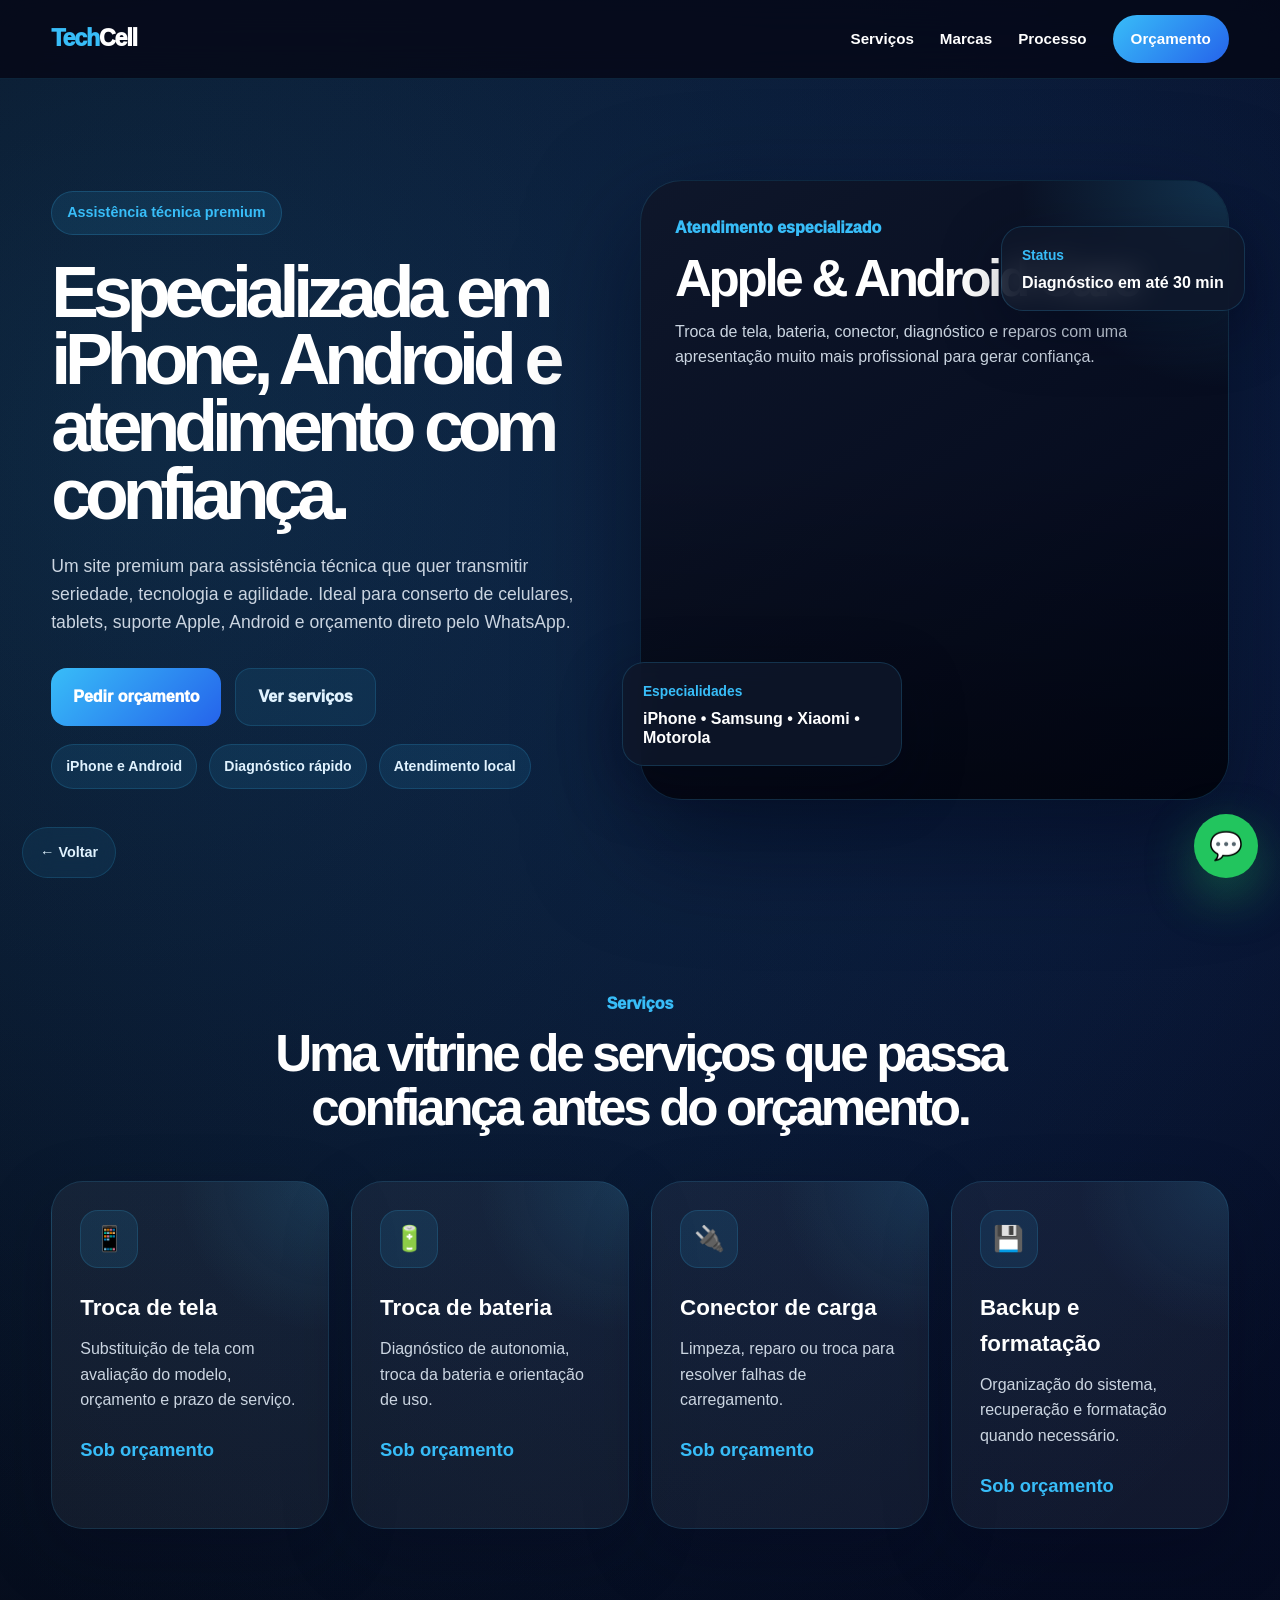
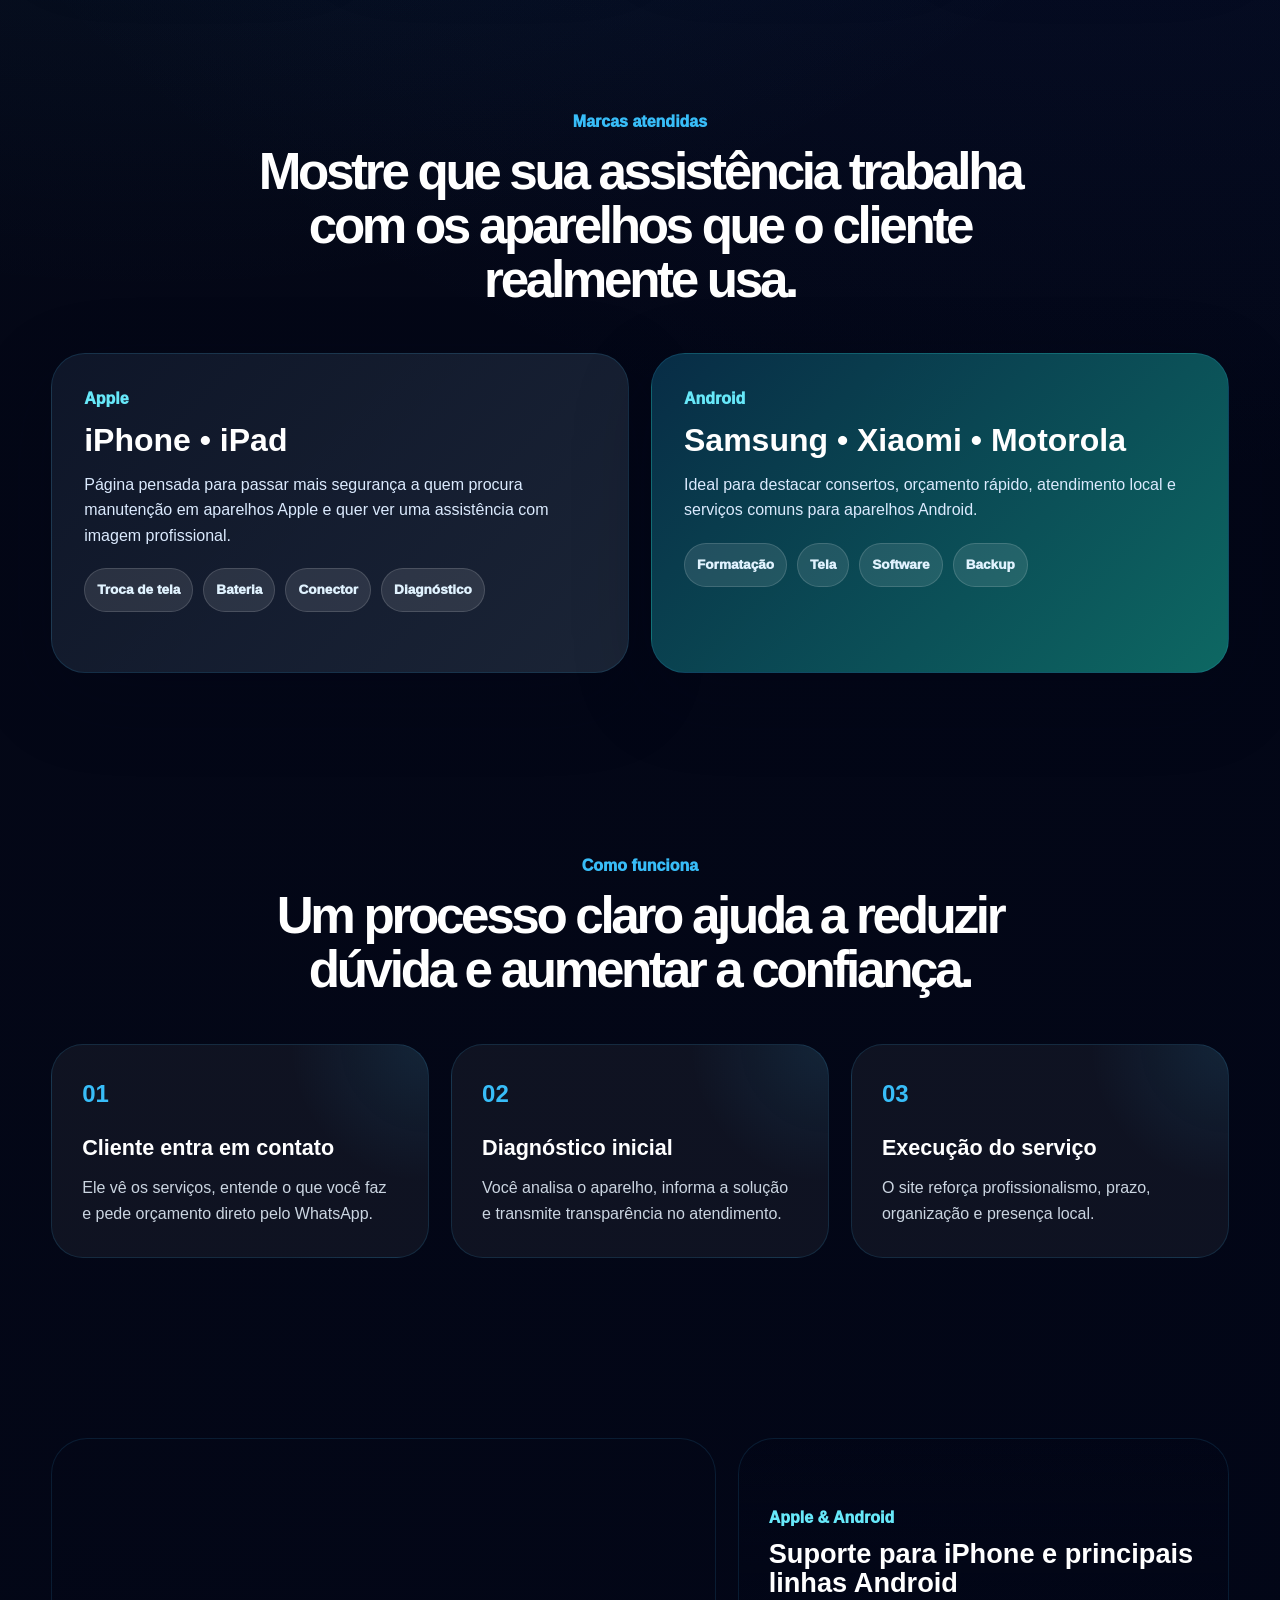
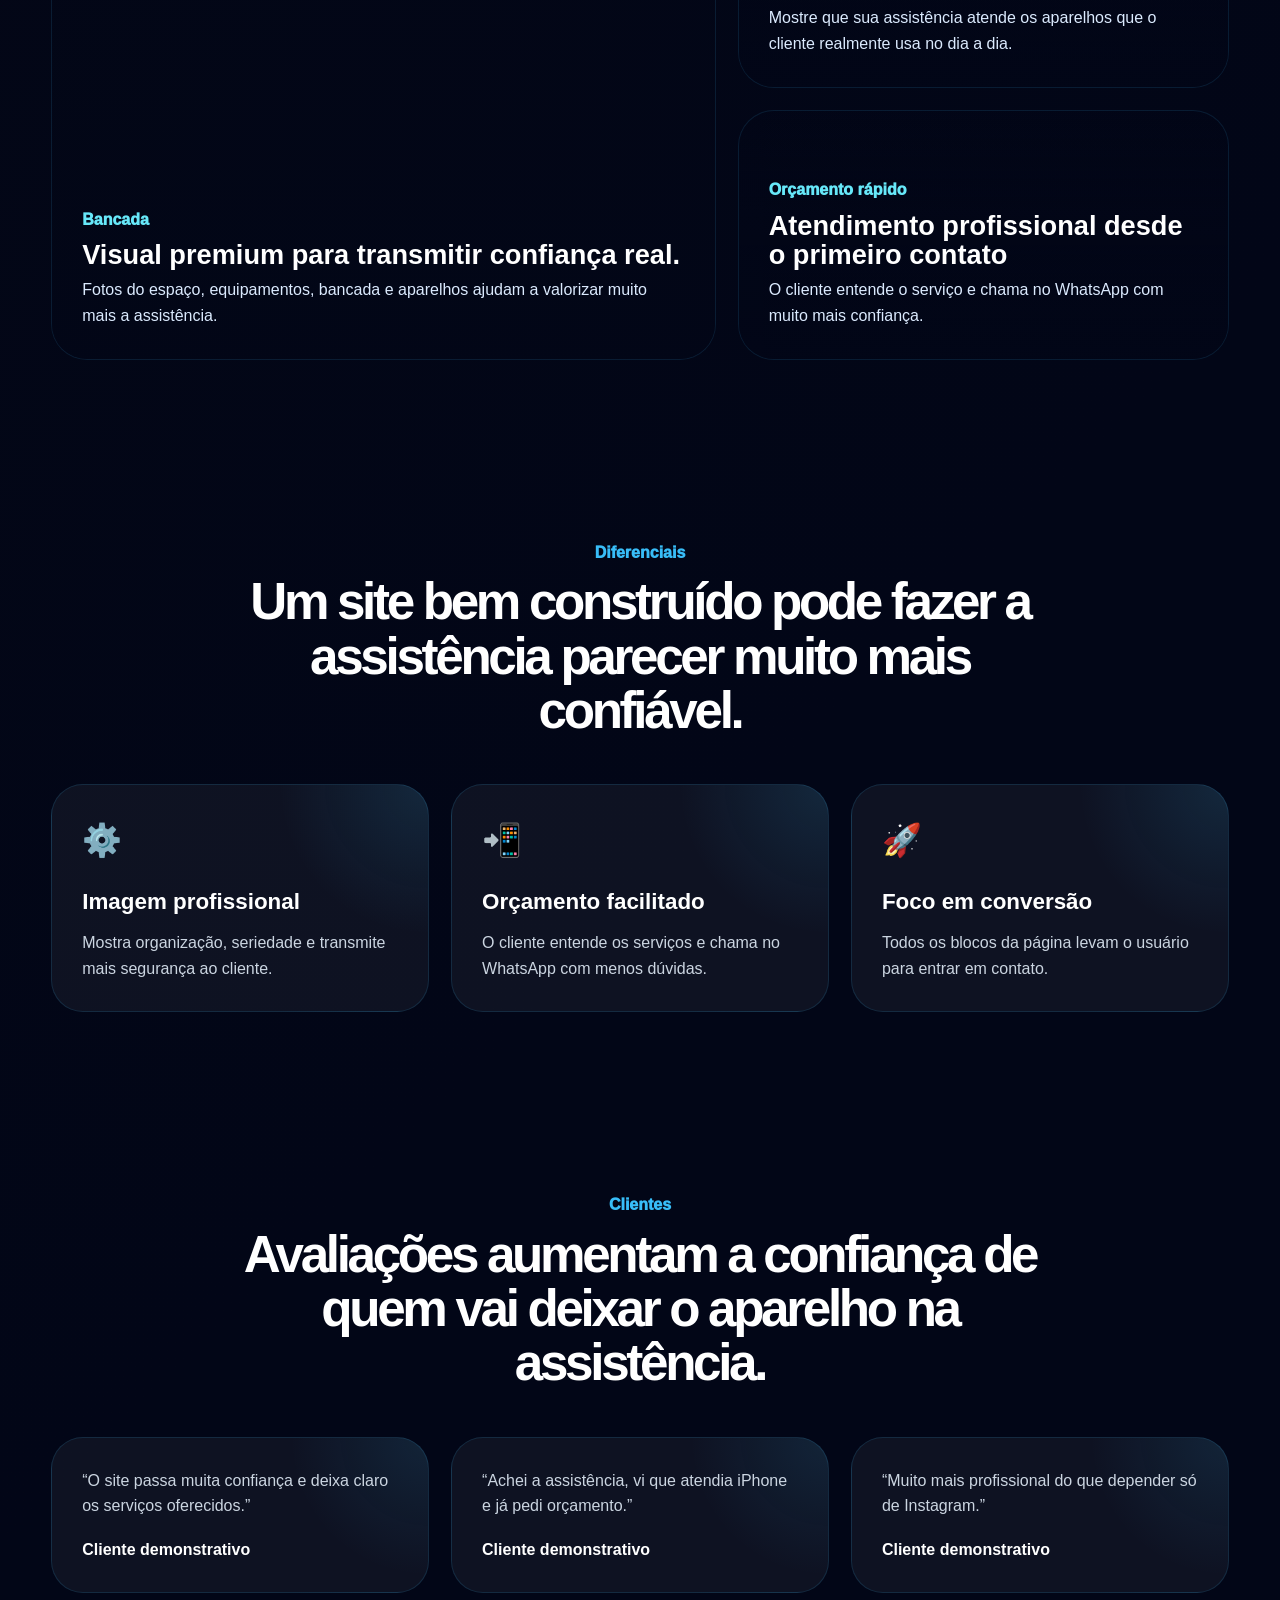
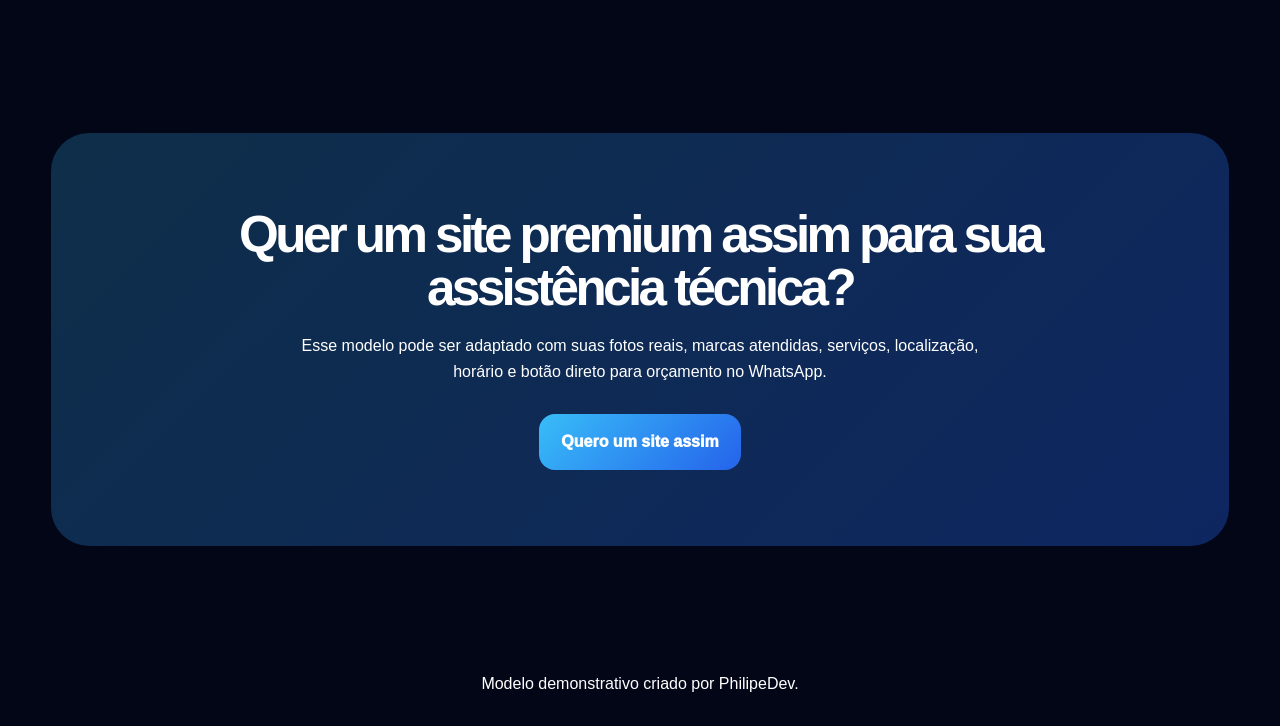
==== commit 1c3b9e2c: "Melhora imagens e textos da galeria da assistencia" ====
--- a/assistencia/index.html
+++ b/assistencia/index.html
@@ -4,14 +4,14 @@
 <head>
     <meta charset="UTF-8" />
     <meta name="viewport" content="width=device-width, initial-scale=1.0" />
-    <title>Tech Cell Gama | Assistência Premium</title>
-    <link rel="stylesheet" href="../demo.css" />
+    <title>TechCell | Assistência Premium</title>
+    <link rel="stylesheet" href="../demo.css?v=assistencia-premium-2" />
 </head>
 
 <body class="tech tech-premium-page">
     <header class="site-header">
         <nav class="nav">
-            <a href="#" class="logo"><span>Tech</span>Cell Gama</a>
+            <a href="#" class="logo"><span>Tech</span>Cell</a>
 
             <div class="nav-links">
                 <a href="#servicos">Serviços</a>
@@ -199,14 +199,16 @@
                 <article class="tech-gallery-card top">
                     <div>
                         <span>Apple & Android</span>
-                        <h3>Atendimento a diferentes marcas</h3>
+                        <h3>Suporte para iPhone e principais linhas Android</h3>
+                        <p>Mostre que sua assistência atende os aparelhos que o cliente realmente usa no dia a dia.</p>
                     </div>
                 </article>
 
                 <article class="tech-gallery-card bottom">
                     <div>
-                        <span>Orçamento</span>
-                        <h3>Contato rápido e profissional</h3>
+                        <span>Orçamento rápido</span>
+                        <h3>Atendimento profissional desde o primeiro contato</h3>
+                        <p>O cliente entende o serviço e chama no WhatsApp com muito mais confiança.</p>
                     </div>
                 </article>
             </div>
--- a/demo.css
+++ b/demo.css
@@ -1981,12 +1981,22 @@
     background-image: url("https://images.unsplash.com/photo-1581092921461-eab62e97a780?auto=format&fit=crop&w=1400&q=80");
 }
 
-.tech-gallery-card.top {
-    background-image: url("https://images.unsplash.com/photo-1510557880182-3c6d6b859d95?auto=format&fit=crop&w=1000&q=80");
-}
-
-.tech-gallery-card.bottom {
-    background-image: url("https://images.unsplash.com/photo-1512941937669-90a1b58e7e9c?auto=format&fit=crop&w=1000&q=80");
+.tech-premium-page .tech-gallery-card.top {
+    background:
+        linear-gradient(180deg, rgba(2, 6, 23, 0.18), rgba(2, 6, 23, 0.78)),
+        url("https://images.unsplash.com/photo-1598327105666-5b89351aff97?auto=format&fit=crop&w=1200&q=80");
+    background-size: cover;
+    background-position: center;
+    background-repeat: no-repeat;
+}
+
+.tech-premium-page .tech-gallery-card.bottom {
+    background:
+        linear-gradient(180deg, rgba(2, 6, 23, 0.20), rgba(2, 6, 23, 0.76)),
+        url("https://images.unsplash.com/photo-1511707171634-5f897ff02aa9?auto=format&fit=crop&w=1200&q=80");
+    background-size: cover;
+    background-position: center;
+    background-repeat: no-repeat;
 }
 
 .tech-differentials {
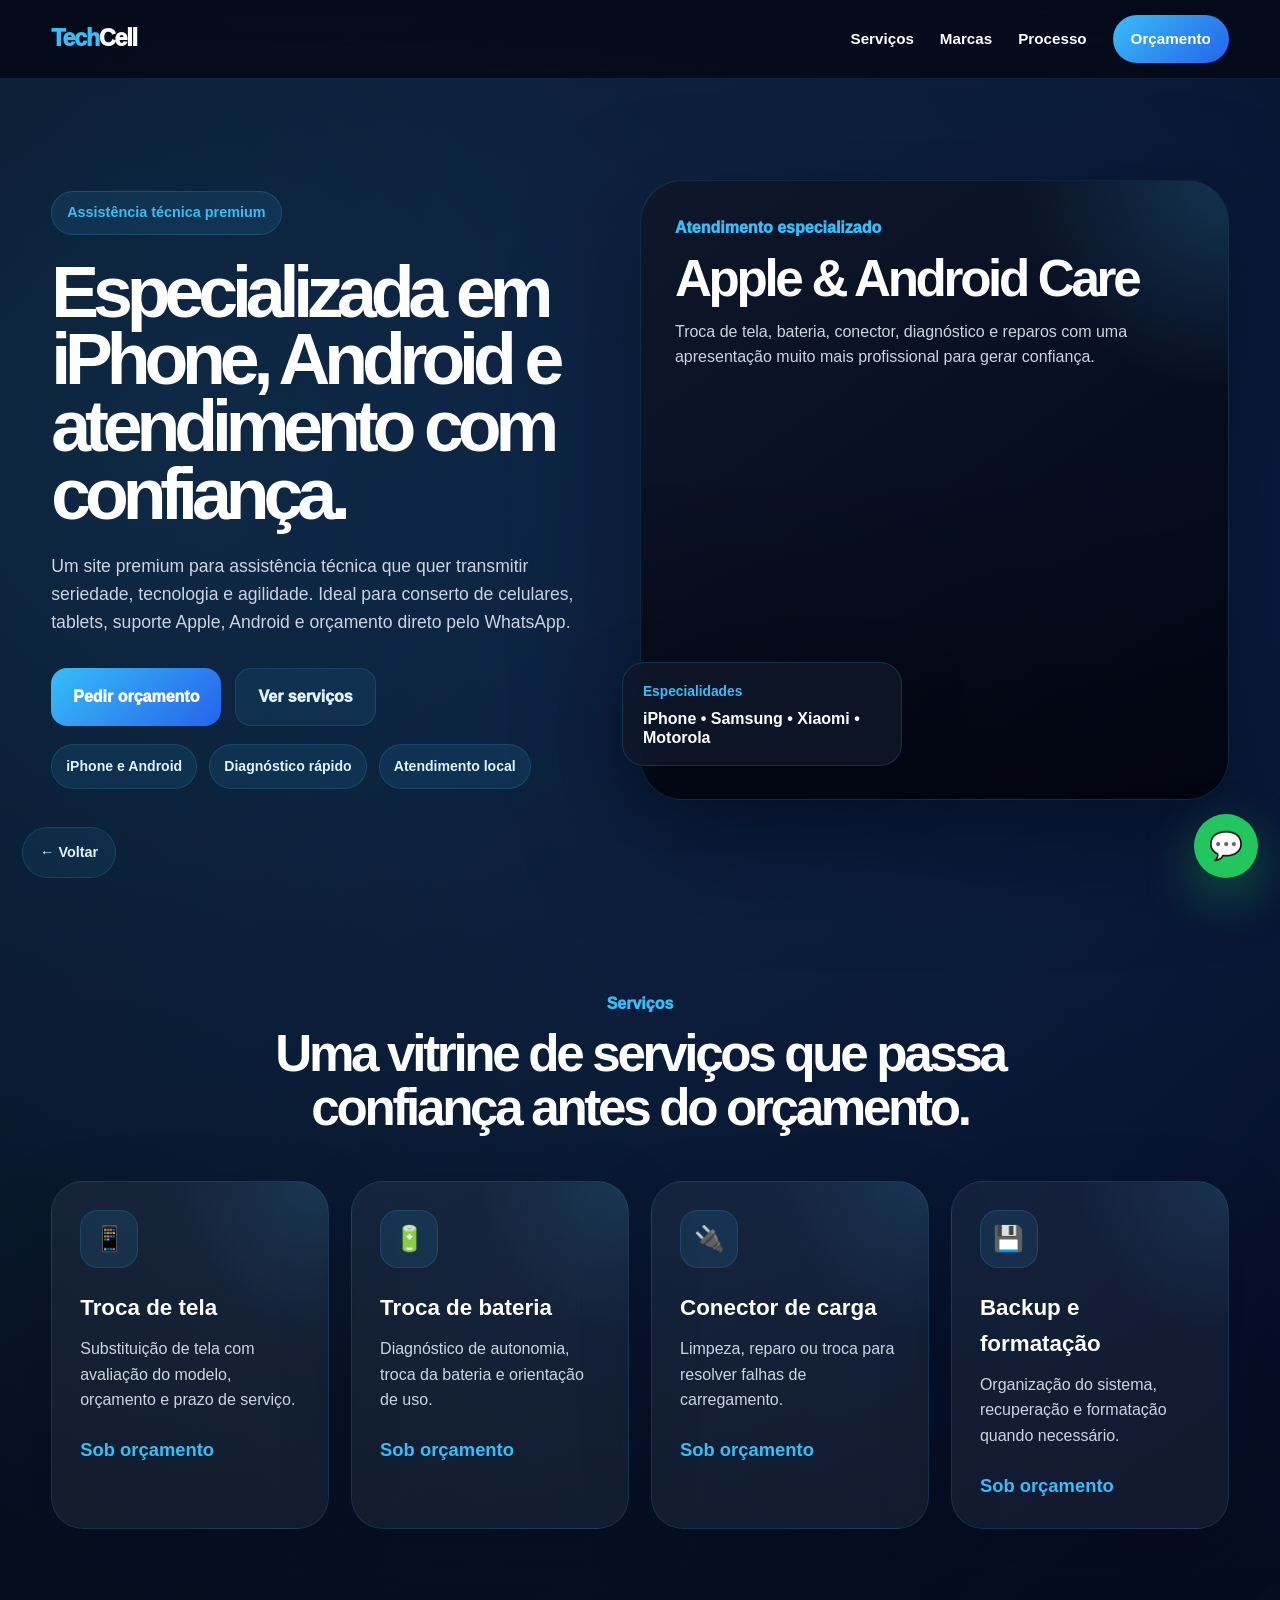
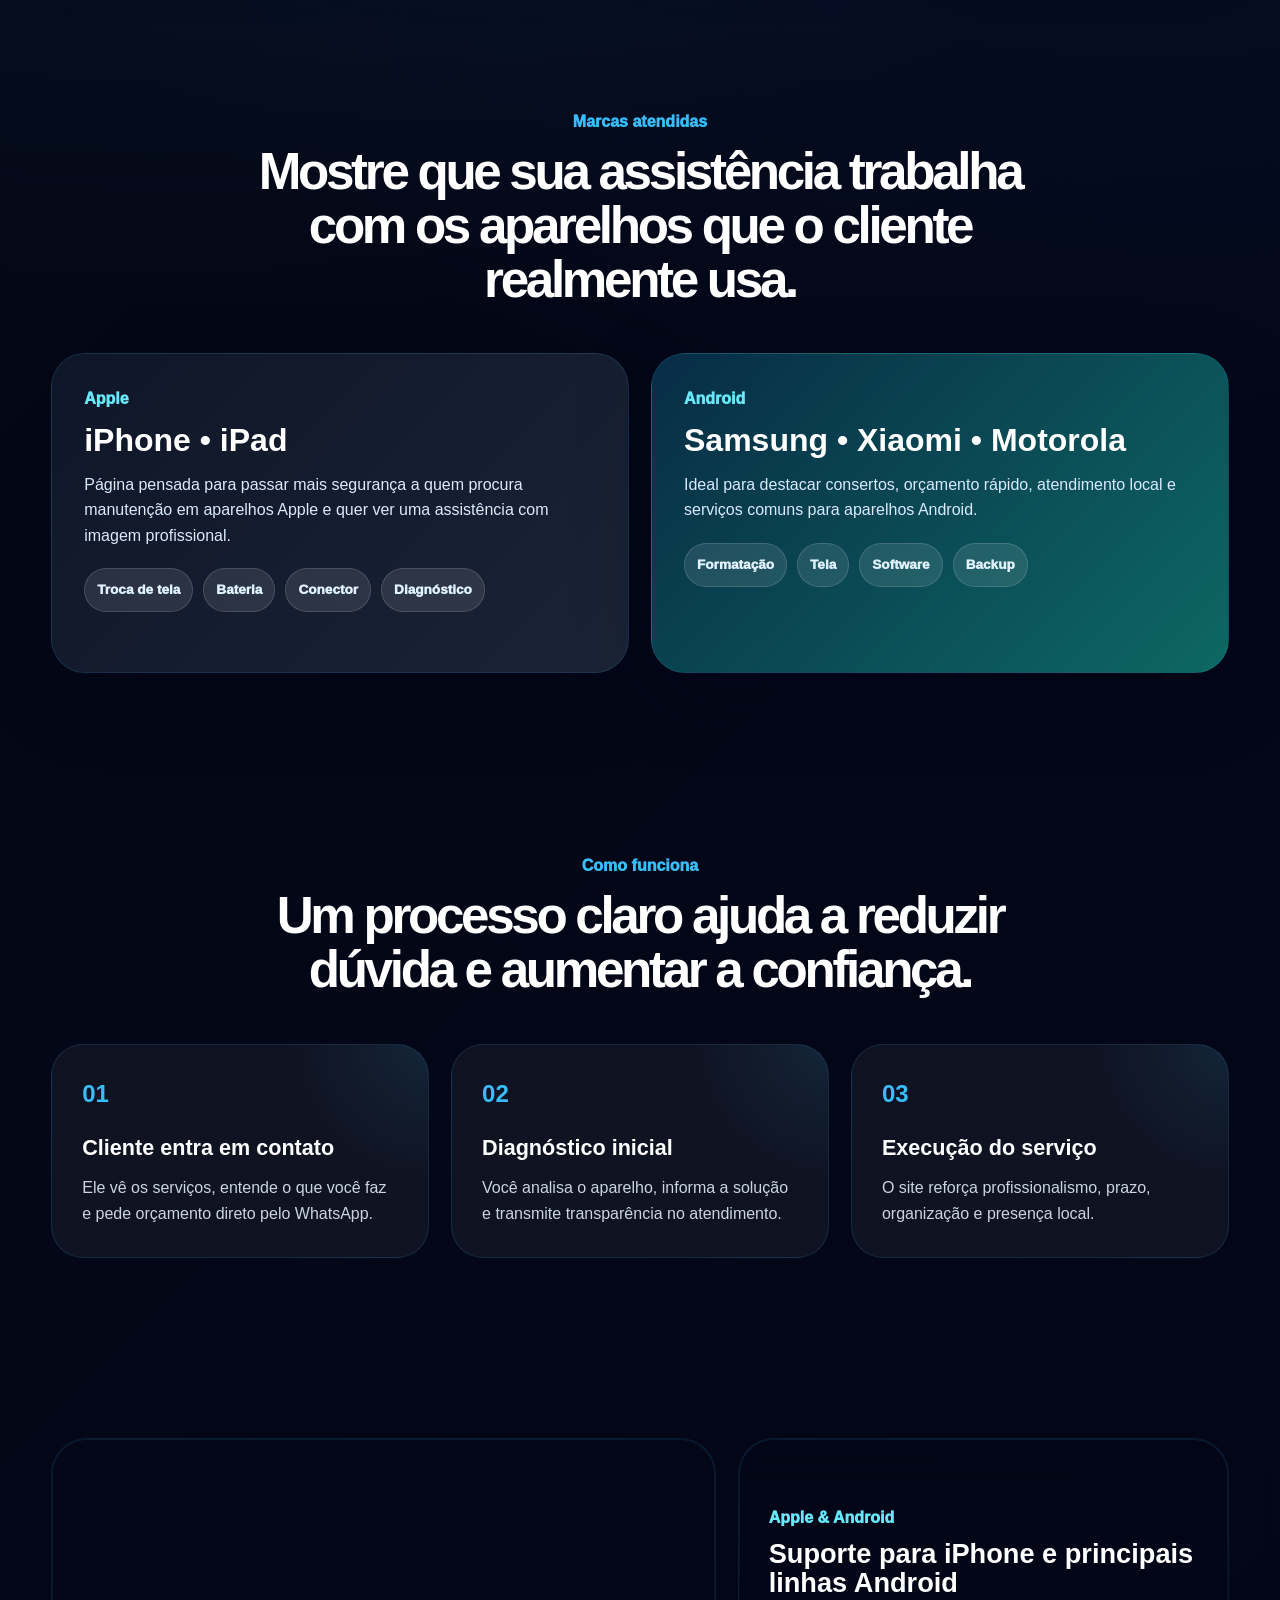
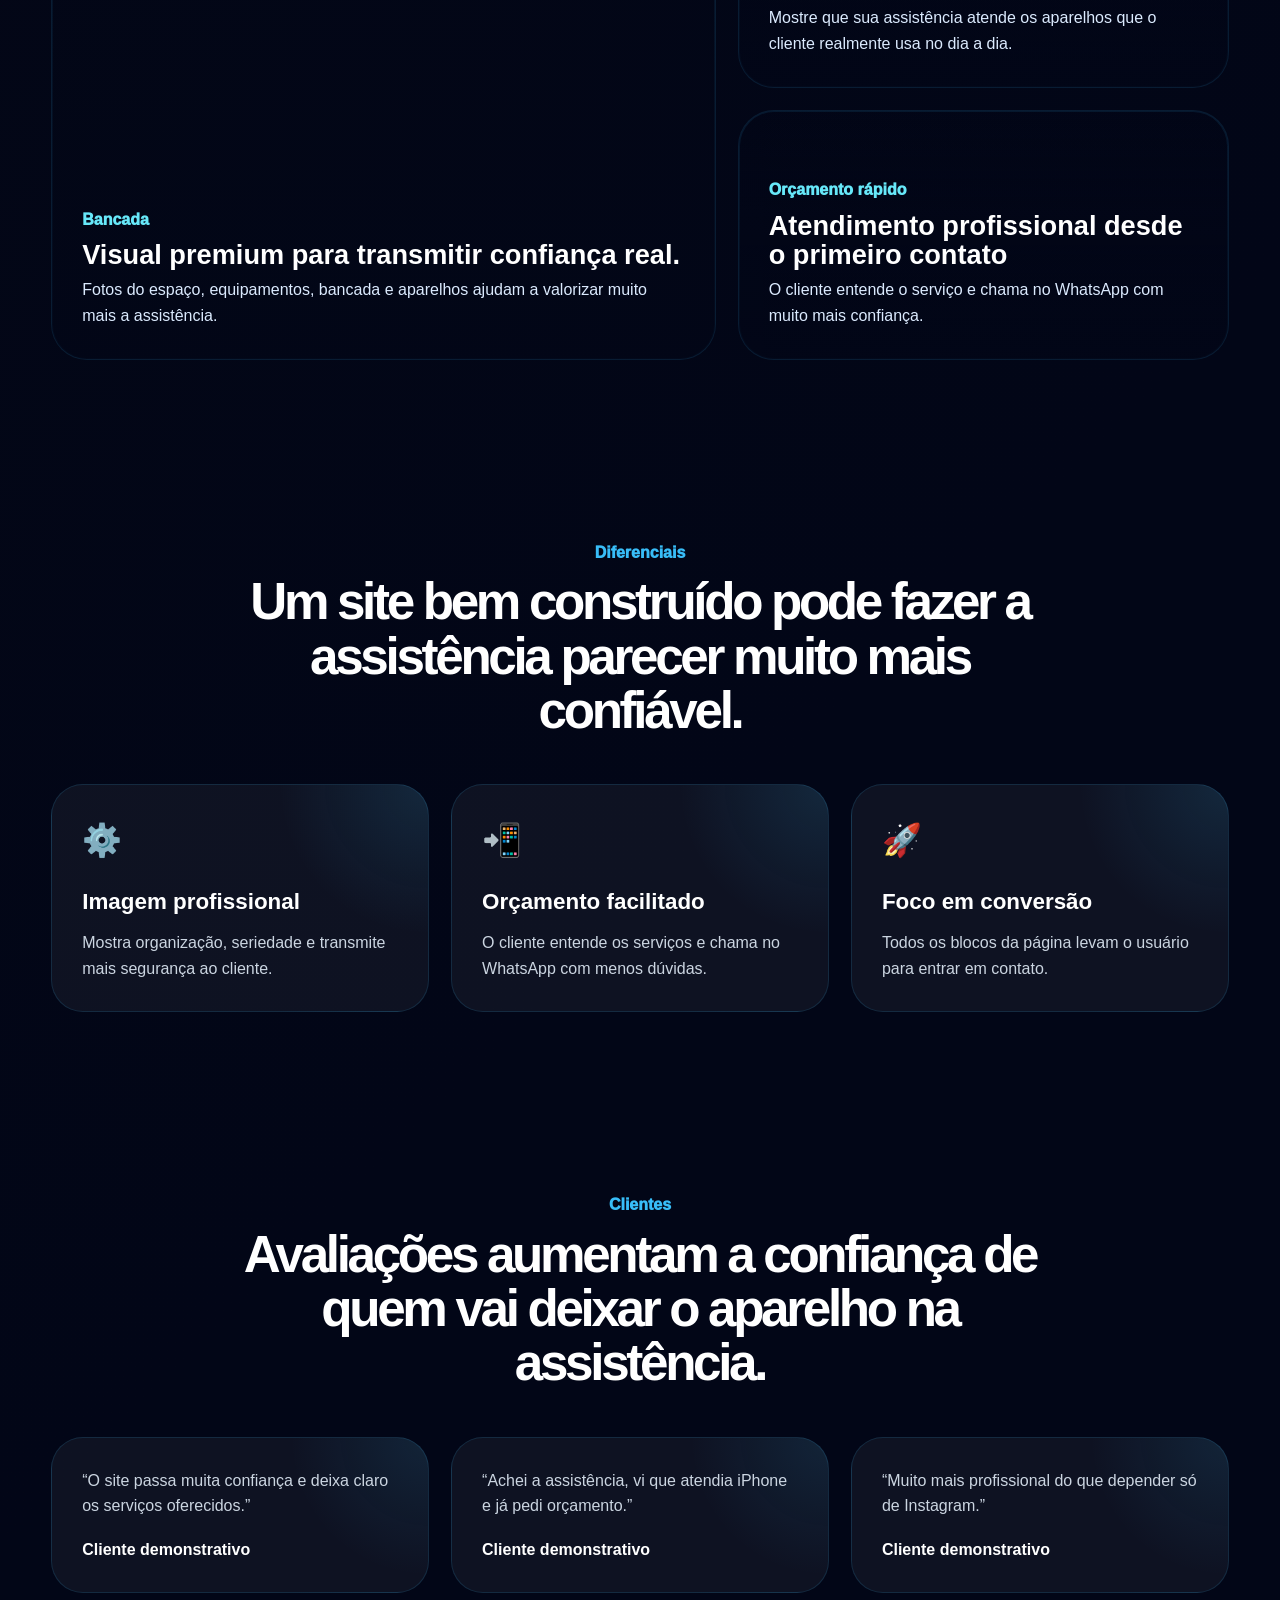
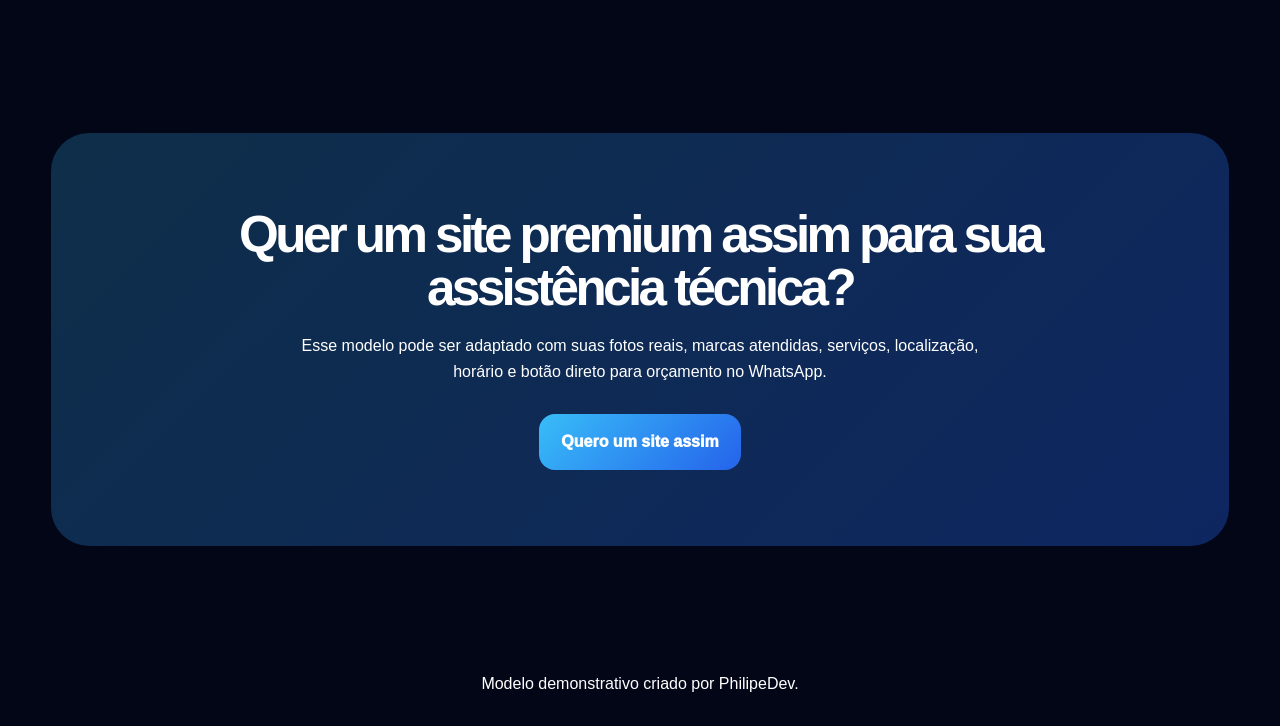
==== commit d6de1d05: "Remove card status e ajusta galeria da assistencia" ====
--- a/assistencia/index.html
+++ b/assistencia/index.html
@@ -5,7 +5,7 @@
     <meta charset="UTF-8" />
     <meta name="viewport" content="width=device-width, initial-scale=1.0" />
     <title>TechCell | Assistência Premium</title>
-    <link rel="stylesheet" href="../demo.css?v=assistencia-premium-2" />
+    <link rel="stylesheet" href="../demo.css?v=assistencia-premium-3" />
 </head>
 
 <body class="tech tech-premium-page">
@@ -64,11 +64,6 @@
                     </div>
 
                     <div class="tech-stage-image"></div>
-                </div>
-
-                <div class="tech-floating-card top">
-                    <span>Status</span>
-                    <strong>Diagnóstico em até 30 min</strong>
                 </div>
 
                 <div class="tech-floating-card bottom">
--- a/demo.css
+++ b/demo.css
@@ -1944,14 +1944,16 @@
     color: #ffffff;
     background-size: cover;
     background-position: center;
-    border: 1px solid rgba(56, 189, 248, 0.12);
+    border: 0;
+    box-shadow: inset 0 0 0 1px rgba(56, 189, 248, 0.10);
 }
 
 .tech-gallery-card::before {
     content: "";
     position: absolute;
-    inset: 0;
-    background: linear-gradient(180deg, transparent, rgba(2, 6, 23, 0.82));
+    inset: -2px;
+    background: linear-gradient(180deg, transparent, rgba(2, 6, 23, 0.86));
+    pointer-events: none;
 }
 
 .tech-gallery-card>div {
@@ -2086,4 +2088,2094 @@
         position: static;
         margin-top: 16px;
     }
+}
+
+* {
+    margin: 0;
+    padding: 0;
+    box-sizing: border-box;
+}
+
+html {
+    scroll-behavior: smooth;
+}
+
+body {
+    font-family: Arial, Helvetica, sans-serif;
+    line-height: 1.6;
+    overflow-x: hidden;
+}
+
+a {
+    text-decoration: none;
+    color: inherit;
+}
+
+/* =========================
+   BASE
+========================= */
+
+.site-header {
+    position: sticky;
+    top: 0;
+    z-index: 99;
+    backdrop-filter: blur(18px);
+}
+
+.nav {
+    width: min(1180px, 92%);
+    height: 78px;
+    margin: 0 auto;
+    display: flex;
+    align-items: center;
+    justify-content: space-between;
+}
+
+.logo {
+    font-size: 1.45rem;
+    font-weight: 950;
+    letter-spacing: -0.05em;
+}
+
+.nav-links {
+    display: flex;
+    align-items: center;
+    gap: 26px;
+    font-size: 0.95rem;
+    font-weight: 700;
+}
+
+.nav-cta {
+    padding: 12px 18px;
+    border-radius: 999px;
+    font-weight: 900;
+}
+
+.hero {
+    width: min(1180px, 92%);
+    min-height: calc(100vh - 78px);
+    margin: 0 auto;
+    display: grid;
+    grid-template-columns: 1fr 1fr;
+    align-items: center;
+    gap: 56px;
+    padding: 70px 0;
+}
+
+.eyebrow {
+    display: inline-flex;
+    padding: 9px 15px;
+    border-radius: 999px;
+    font-size: 0.9rem;
+    font-weight: 900;
+    margin-bottom: 24px;
+}
+
+.hero h1 {
+    font-size: clamp(2.7rem, 5.5vw, 5.7rem);
+    line-height: 0.96;
+    letter-spacing: -0.085em;
+    margin-bottom: 24px;
+}
+
+.hero p {
+    font-size: 1.1rem;
+    margin-bottom: 32px;
+    max-width: 650px;
+}
+
+.actions {
+    display: flex;
+    flex-wrap: wrap;
+    gap: 14px;
+}
+
+.btn {
+    display: inline-flex;
+    align-items: center;
+    justify-content: center;
+    padding: 15px 22px;
+    border-radius: 16px;
+    font-weight: 950;
+    transition: 0.2s ease;
+}
+
+.btn:hover {
+    transform: translateY(-4px);
+}
+
+.section {
+    width: min(1180px, 92%);
+    margin: 0 auto;
+    padding: 90px 0;
+}
+
+.section-title {
+    max-width: 820px;
+    margin: 0 auto 46px;
+    text-align: center;
+}
+
+.section-title span {
+    display: inline-block;
+    font-weight: 950;
+    margin-bottom: 10px;
+}
+
+.section-title h2 {
+    font-size: clamp(2rem, 4vw, 3.7rem);
+    line-height: 1.06;
+    letter-spacing: -0.065em;
+}
+
+.floating-whatsapp {
+    position: fixed;
+    right: 22px;
+    bottom: 22px;
+    z-index: 100;
+    width: 64px;
+    height: 64px;
+    border-radius: 50%;
+    display: grid;
+    place-items: center;
+    font-size: 1.7rem;
+    background: #22c55e;
+    color: white;
+    box-shadow: 0 18px 50px rgba(34, 197, 94, 0.38);
+}
+
+.back-link {
+    position: fixed;
+    left: 22px;
+    bottom: 22px;
+    z-index: 100;
+    padding: 13px 17px;
+    border-radius: 999px;
+    font-size: 0.9rem;
+    font-weight: 900;
+    backdrop-filter: blur(14px);
+}
+
+.footer {
+    padding: 30px;
+    text-align: center;
+}
+
+/* =========================
+   BARBEARIA
+========================= */
+
+.barber {
+    background: #080604;
+    color: #fff;
+}
+
+.barber .site-header {
+    background: rgba(8, 6, 4, 0.78);
+    border-bottom: 1px solid rgba(245, 158, 11, 0.16);
+}
+
+.barber .logo span,
+.barber .section-title span,
+.barber .eyebrow {
+    color: #fbbf24;
+}
+
+.barber .eyebrow {
+    background: rgba(245, 158, 11, 0.12);
+    border: 1px solid rgba(245, 158, 11, 0.25);
+}
+
+.barber .hero p,
+.barber .service p,
+.barber .gallery-card p,
+.barber .testimonial p {
+    color: #d6d3d1;
+}
+
+.barber .nav-cta,
+.barber .btn.primary {
+    background: #fbbf24;
+    color: #120906;
+}
+
+.barber .btn.secondary,
+.barber .back-link {
+    background: rgba(255, 255, 255, 0.08);
+    color: #fff;
+    border: 1px solid rgba(255, 255, 255, 0.14);
+}
+
+.barber-visual {
+    min-height: 580px;
+    border-radius: 38px;
+    padding: 28px;
+    display: flex;
+    align-items: end;
+    overflow: hidden;
+    background:
+        linear-gradient(180deg, transparent, rgba(0, 0, 0, 0.88)),
+        url("https://images.unsplash.com/photo-1503951914875-452162b0f3f1?auto=format&fit=crop&w=1200&q=80");
+    background-size: cover;
+    background-position: center;
+    box-shadow: 0 40px 110px rgba(0, 0, 0, 0.48);
+}
+
+.visual-box {
+    width: 100%;
+    padding: 28px;
+    border-radius: 28px;
+    background: rgba(0, 0, 0, 0.48);
+    border: 1px solid rgba(255, 255, 255, 0.16);
+    backdrop-filter: blur(12px);
+}
+
+.visual-box h2 {
+    font-size: 2.6rem;
+    line-height: 1;
+    letter-spacing: -0.06em;
+}
+
+.barber-services {
+    display: grid;
+    grid-template-columns: 1fr 1fr;
+    gap: 22px;
+}
+
+.service {
+    padding: 28px;
+    border-radius: 28px;
+    background: rgba(255, 255, 255, 0.06);
+    border: 1px solid rgba(245, 158, 11, 0.16);
+}
+
+.service strong {
+    display: block;
+    color: #fbbf24;
+    font-size: 1.8rem;
+    margin-top: 14px;
+}
+
+.barber-gallery {
+    display: grid;
+    grid-template-columns: 1.2fr 0.8fr;
+    gap: 22px;
+}
+
+.gallery-card {
+    min-height: 360px;
+    border-radius: 34px;
+    padding: 28px;
+    display: flex;
+    flex-direction: column;
+    justify-content: end;
+    overflow: hidden;
+    background-size: cover;
+    background-position: center;
+    position: relative;
+}
+
+.gallery-card::before {
+    content: "";
+    position: absolute;
+    inset: 0;
+    background: linear-gradient(180deg, transparent, rgba(0, 0, 0, 0.85));
+}
+
+.gallery-card h3,
+.gallery-card p {
+    position: relative;
+    z-index: 2;
+}
+
+.barber-gallery .g1 {
+    background-image: url("https://images.unsplash.com/photo-1517832606299-7ae9b720a186?auto=format&fit=crop&w=1200&q=80");
+}
+
+.barber-gallery .g2 {
+    background-image: url("https://images.unsplash.com/photo-1621605815971-fbc98d665033?auto=format&fit=crop&w=1200&q=80");
+}
+
+/* =========================
+   MARMITARIA
+========================= */
+
+.food {
+    background: #fff8ed;
+    color: #241107;
+}
+
+.food .site-header {
+    background: rgba(255, 248, 237, 0.82);
+    border-bottom: 1px solid rgba(234, 88, 12, 0.18);
+}
+
+.food .logo span,
+.food .section-title span,
+.food .eyebrow {
+    color: #ea580c;
+}
+
+.food .eyebrow {
+    background: rgba(234, 88, 12, 0.10);
+    border: 1px solid rgba(234, 88, 12, 0.20);
+}
+
+.food .hero p {
+    color: #6b3a1f;
+}
+
+.food .nav-cta,
+.food .btn.primary {
+    background: #ea580c;
+    color: #fff;
+}
+
+.food .btn.secondary,
+.food .back-link {
+    background: rgba(234, 88, 12, 0.09);
+    color: #7c2d12;
+    border: 1px solid rgba(234, 88, 12, 0.18);
+}
+
+.food-visual {
+    position: relative;
+    min-height: 580px;
+    border-radius: 42px;
+    padding: 28px;
+    background:
+        linear-gradient(180deg, transparent, rgba(0, 0, 0, 0.60)),
+        url("https://images.unsplash.com/photo-1546069901-ba9599a7e63c?auto=format&fit=crop&w=1200&q=80");
+    background-size: cover;
+    background-position: center;
+    box-shadow: 0 35px 100px rgba(234, 88, 12, 0.24);
+    display: flex;
+    align-items: end;
+}
+
+.food-badge {
+    padding: 22px;
+    border-radius: 28px;
+    background: rgba(255, 255, 255, 0.86);
+    color: #241107;
+    max-width: 360px;
+}
+
+.food-badge strong {
+    font-size: 2.3rem;
+    display: block;
+    line-height: 1;
+    color: #ea580c;
+}
+
+.menu-grid {
+    display: grid;
+    grid-template-columns: repeat(3, 1fr);
+    gap: 22px;
+}
+
+.food-card {
+    border-radius: 30px;
+    overflow: hidden;
+    background: #fff;
+    box-shadow: 0 24px 60px rgba(124, 45, 18, 0.11);
+    border: 1px solid rgba(234, 88, 12, 0.10);
+}
+
+.food-card .img {
+    height: 220px;
+    background-size: cover;
+    background-position: center;
+}
+
+.food-card .info {
+    padding: 24px;
+}
+
+.food-card h3 {
+    font-size: 1.35rem;
+    margin-bottom: 8px;
+}
+
+.food-card p {
+    color: #7c4a2d;
+    margin-bottom: 16px;
+}
+
+.food-card strong {
+    color: #ea580c;
+    font-size: 1.35rem;
+}
+
+.food-card .m1 {
+    background-image: url("https://images.unsplash.com/photo-1512058564366-18510be2db19?auto=format&fit=crop&w=900&q=80");
+}
+
+.food-card .m2 {
+    background-image: url("https://images.unsplash.com/photo-1547592180-85f173990554?auto=format&fit=crop&w=900&q=80");
+}
+
+.food-card .m3 {
+    background-image: url("https://images.unsplash.com/photo-1565299624946-b28f40a0ae38?auto=format&fit=crop&w=900&q=80");
+}
+
+.delivery-strip {
+    display: grid;
+    grid-template-columns: 1.2fr 0.8fr;
+    gap: 22px;
+}
+
+.delivery-box {
+    padding: 34px;
+    border-radius: 32px;
+    background: #241107;
+    color: #fff8ed;
+}
+
+.delivery-box.orange {
+    background: #ea580c;
+}
+
+/* =========================
+   SALÃO
+========================= */
+
+.beauty {
+    background: #fff5fb;
+    color: #27111d;
+}
+
+.beauty .site-header {
+    background: rgba(255, 245, 251, 0.82);
+    border-bottom: 1px solid rgba(219, 39, 119, 0.15);
+}
+
+.beauty .logo span,
+.beauty .section-title span,
+.beauty .eyebrow {
+    color: #db2777;
+}
+
+.beauty .eyebrow {
+    background: rgba(219, 39, 119, 0.10);
+    border: 1px solid rgba(219, 39, 119, 0.20);
+}
+
+.beauty .hero p {
+    color: #75415d;
+}
+
+.beauty .nav-cta,
+.beauty .btn.primary {
+    background: linear-gradient(135deg, #db2777, #9333ea);
+    color: #fff;
+}
+
+.beauty .btn.secondary,
+.beauty .back-link {
+    background: rgba(219, 39, 119, 0.08);
+    color: #831843;
+    border: 1px solid rgba(219, 39, 119, 0.16);
+}
+
+.beauty-visual {
+    min-height: 580px;
+    border-radius: 48px;
+    background:
+        linear-gradient(180deg, transparent, rgba(0, 0, 0, 0.55)),
+        url("https://images.unsplash.com/photo-1522337360788-8b13dee7a37e?auto=format&fit=crop&w=1200&q=80");
+    background-size: cover;
+    background-position: center;
+    display: flex;
+    align-items: end;
+    padding: 30px;
+    box-shadow: 0 35px 100px rgba(219, 39, 119, 0.20);
+}
+
+.beauty-panel {
+    background: rgba(255, 255, 255, 0.86);
+    color: #27111d;
+    padding: 28px;
+    border-radius: 32px;
+    max-width: 390px;
+}
+
+.beauty-panel h2 {
+    font-size: 2.4rem;
+    line-height: 1;
+    color: #db2777;
+}
+
+.beauty-services {
+    display: grid;
+    grid-template-columns: repeat(4, 1fr);
+    gap: 18px;
+}
+
+.beauty-service {
+    min-height: 260px;
+    border-radius: 32px;
+    padding: 24px;
+    display: flex;
+    flex-direction: column;
+    justify-content: end;
+    background: #fff;
+    box-shadow: 0 24px 60px rgba(131, 24, 67, 0.08);
+    border: 1px solid rgba(219, 39, 119, 0.10);
+}
+
+.beauty-service span {
+    color: #db2777;
+    font-weight: 950;
+    margin-bottom: 10px;
+}
+
+.beauty-gallery {
+    display: grid;
+    grid-template-columns: 0.8fr 1.2fr;
+    gap: 22px;
+}
+
+.beauty-gallery .g1 {
+    background-image: url("https://images.unsplash.com/photo-1487412947147-5cebf100ffc2?auto=format&fit=crop&w=1200&q=80");
+}
+
+.beauty-gallery .g2 {
+    background-image: url("https://images.unsplash.com/photo-1519741497674-611481863552?auto=format&fit=crop&w=1200&q=80");
+}
+
+/* =========================
+   ASSISTÊNCIA
+========================= */
+
+.tech {
+    background: #050816;
+    color: #fff;
+}
+
+.tech .site-header {
+    background: rgba(5, 8, 22, 0.82);
+    border-bottom: 1px solid rgba(56, 189, 248, 0.14);
+}
+
+.tech .logo span,
+.tech .section-title span,
+.tech .eyebrow {
+    color: #38bdf8;
+}
+
+.tech .eyebrow {
+    background: rgba(56, 189, 248, 0.10);
+    border: 1px solid rgba(56, 189, 248, 0.20);
+}
+
+.tech .hero p,
+.tech .tech-card p {
+    color: #cbd5e1;
+}
+
+.tech .nav-cta,
+.tech .btn.primary {
+    background: linear-gradient(135deg, #38bdf8, #2563eb);
+    color: #fff;
+}
+
+.tech .btn.secondary,
+.tech .back-link {
+    background: rgba(56, 189, 248, 0.08);
+    color: #e0f2fe;
+    border: 1px solid rgba(56, 189, 248, 0.16);
+}
+
+.tech-visual {
+    min-height: 580px;
+    border-radius: 38px;
+    padding: 28px;
+    background:
+        radial-gradient(circle at 80% 10%, rgba(56, 189, 248, 0.28), transparent 32%),
+        linear-gradient(145deg, #0f172a, #020617);
+    border: 1px solid rgba(56, 189, 248, 0.18);
+    box-shadow: 0 35px 100px rgba(14, 165, 233, 0.12);
+    display: flex;
+    flex-direction: column;
+    justify-content: space-between;
+}
+
+.phone-card {
+    min-height: 360px;
+    border-radius: 34px;
+    background:
+        linear-gradient(180deg, transparent, rgba(0, 0, 0, 0.78)),
+        url("https://images.unsplash.com/photo-1516321318423-f06f85e504b3?auto=format&fit=crop&w=1200&q=80");
+    background-size: cover;
+    background-position: center;
+    padding: 28px;
+    display: flex;
+    align-items: end;
+}
+
+.status-row {
+    display: grid;
+    grid-template-columns: repeat(3, 1fr);
+    gap: 12px;
+}
+
+.status-box {
+    padding: 18px;
+    border-radius: 20px;
+    background: rgba(56, 189, 248, 0.10);
+    border: 1px solid rgba(56, 189, 248, 0.16);
+}
+
+.tech-grid {
+    display: grid;
+    grid-template-columns: repeat(3, 1fr);
+    gap: 22px;
+}
+
+.tech-card {
+    min-height: 290px;
+    padding: 28px;
+    border-radius: 30px;
+    background:
+        radial-gradient(circle at top right, rgba(56, 189, 248, 0.14), transparent 35%),
+        rgba(255, 255, 255, 0.055);
+    border: 1px solid rgba(56, 189, 248, 0.14);
+}
+
+.tech-card span {
+    color: #38bdf8;
+    font-weight: 950;
+}
+
+.tech-card h3 {
+    margin: 22px 0 12px;
+    font-size: 1.5rem;
+}
+
+.tech-banner {
+    min-height: 380px;
+    border-radius: 36px;
+    padding: 34px;
+    background:
+        linear-gradient(90deg, rgba(2, 6, 23, 0.96), rgba(2, 6, 23, 0.40)),
+        url("https://images.unsplash.com/photo-1518770660439-4636190af475?auto=format&fit=crop&w=1400&q=80");
+    background-size: cover;
+    background-position: center;
+    display: flex;
+    align-items: center;
+}
+
+.tech-banner div {
+    max-width: 560px;
+}
+
+.tech-banner h3 {
+    font-size: clamp(2rem, 4vw, 3.6rem);
+    line-height: 1.05;
+    letter-spacing: -0.06em;
+    margin-bottom: 14px;
+}
+
+/* =========================
+   CTA / DEPOIMENTOS
+========================= */
+
+.testimonials {
+    display: grid;
+    grid-template-columns: repeat(3, 1fr);
+    gap: 22px;
+}
+
+.testimonial {
+    padding: 28px;
+    border-radius: 28px;
+    background: rgba(255, 255, 255, 0.08);
+}
+
+.food .testimonial,
+.beauty .testimonial {
+    background: #fff;
+    box-shadow: 0 24px 60px rgba(0, 0, 0, 0.06);
+}
+
+.testimonial p {
+    margin-bottom: 18px;
+}
+
+.cta {
+    width: min(1180px, 92%);
+    margin: 50px auto 95px;
+    padding: 76px 34px;
+    text-align: center;
+    border-radius: 38px;
+}
+
+.cta h2 {
+    max-width: 850px;
+    margin: 0 auto 18px;
+    font-size: clamp(2.2rem, 4vw, 4rem);
+    line-height: 1.03;
+    letter-spacing: -0.07em;
+}
+
+.cta p {
+    max-width: 680px;
+    margin: 0 auto 30px;
+}
+
+.barber .cta {
+    background: linear-gradient(135deg, rgba(245, 158, 11, 0.28), rgba(120, 53, 15, 0.42));
+}
+
+.food .cta {
+    background: linear-gradient(135deg, #ea580c, #fb923c);
+    color: #fff;
+}
+
+.beauty .cta {
+    background: linear-gradient(135deg, #db2777, #9333ea);
+    color: #fff;
+}
+
+.tech .cta {
+    background: linear-gradient(135deg, rgba(56, 189, 248, 0.22), rgba(37, 99, 235, 0.35));
+}
+
+/* =========================
+   RESPONSIVO
+========================= */
+
+@media (max-width: 980px) {
+    .nav-links {
+        display: none;
+    }
+
+    .hero,
+    .barber-services,
+    .barber-gallery,
+    .menu-grid,
+    .delivery-strip,
+    .beauty-services,
+    .beauty-gallery,
+    .tech-grid,
+    .testimonials {
+        grid-template-columns: 1fr;
+    }
+
+    .hero {
+        padding-top: 42px;
+    }
+
+    .barber-visual,
+    .food-visual,
+    .beauty-visual,
+    .tech-visual {
+        min-height: 480px;
+    }
+}
+
+@media (max-width: 560px) {
+    .hero h1 {
+        font-size: 2.65rem;
+    }
+
+    .back-link {
+        display: none;
+    }
+
+    .status-row {
+        grid-template-columns: 1fr;
+    }
+}
+
+.food-menu-page {
+    background:
+        radial-gradient(circle at 12% 8%, rgba(234, 88, 12, 0.22), transparent 30%),
+        linear-gradient(135deg, #fff8ed, #fff3df);
+}
+
+.food-menu-hero {
+    width: min(1180px, 92%);
+    min-height: calc(100vh - 78px);
+    margin: 0 auto;
+    display: grid;
+    grid-template-columns: 1fr 0.78fr;
+    gap: 46px;
+    align-items: center;
+    padding: 70px 0;
+}
+
+.food-hero-content h1 {
+    font-size: clamp(2.8rem, 5.6vw, 5.9rem);
+    line-height: 0.94;
+    letter-spacing: -0.085em;
+    margin-bottom: 24px;
+    color: #241107;
+}
+
+.food-hero-content p {
+    max-width: 680px;
+    color: #6b3a1f;
+    font-size: 1.1rem;
+    margin-bottom: 32px;
+}
+
+.menu-highlight {
+    min-height: 520px;
+    border-radius: 42px;
+    padding: 34px;
+    display: flex;
+    flex-direction: column;
+    justify-content: flex-end;
+    color: #fff;
+    background:
+        radial-gradient(circle at top right, rgba(255, 255, 255, 0.28), transparent 30%),
+        linear-gradient(145deg, #ea580c, #7c2d12);
+    box-shadow: 0 35px 100px rgba(234, 88, 12, 0.28);
+    position: relative;
+    overflow: hidden;
+}
+
+.menu-highlight::before {
+    content: "";
+    position: absolute;
+    width: 320px;
+    height: 320px;
+    right: -90px;
+    top: -90px;
+    border-radius: 50%;
+    background: rgba(255, 255, 255, 0.16);
+}
+
+.menu-highlight span,
+.menu-highlight h2,
+.menu-highlight p,
+.highlight-footer {
+    position: relative;
+    z-index: 2;
+}
+
+.menu-highlight span {
+    font-weight: 950;
+    margin-bottom: 12px;
+}
+
+.menu-highlight h2 {
+    font-size: clamp(2.4rem, 4vw, 4.2rem);
+    line-height: 0.98;
+    letter-spacing: -0.065em;
+    margin-bottom: 14px;
+}
+
+.menu-highlight p {
+    color: rgba(255, 255, 255, 0.86);
+    margin-bottom: 26px;
+}
+
+.highlight-footer {
+    display: flex;
+    align-items: center;
+    justify-content: space-between;
+    gap: 14px;
+}
+
+.highlight-footer strong {
+    font-size: 2rem;
+}
+
+.highlight-footer button,
+.dish-action button,
+.finish-order,
+.clear-order {
+    border: 0;
+    cursor: pointer;
+    font-family: inherit;
+}
+
+.highlight-footer button {
+    padding: 14px 18px;
+    border-radius: 16px;
+    background: #fff;
+    color: #7c2d12;
+    font-weight: 950;
+}
+
+.menu-layout {
+    display: grid;
+    grid-template-columns: 1fr 360px;
+    gap: 28px;
+    align-items: start;
+}
+
+.menu-title-left {
+    text-align: left;
+    margin-left: 0;
+    margin-right: 0;
+}
+
+.category-tabs {
+    display: flex;
+    flex-wrap: wrap;
+    gap: 12px;
+    margin-bottom: 28px;
+}
+
+.category-tabs a {
+    padding: 12px 16px;
+    border-radius: 999px;
+    background: #fff;
+    color: #7c2d12;
+    font-weight: 950;
+    border: 1px solid rgba(234, 88, 12, 0.14);
+    box-shadow: 0 12px 30px rgba(124, 45, 18, 0.07);
+}
+
+.menu-category {
+    margin-bottom: 34px;
+    padding: 26px;
+    border-radius: 34px;
+    background: rgba(255, 255, 255, 0.72);
+    border: 1px solid rgba(234, 88, 12, 0.12);
+    box-shadow: 0 24px 70px rgba(124, 45, 18, 0.08);
+}
+
+.menu-category-header {
+    display: flex;
+    gap: 18px;
+    align-items: center;
+    margin-bottom: 22px;
+}
+
+.menu-category-header>span {
+    width: 52px;
+    height: 52px;
+    border-radius: 18px;
+    display: grid;
+    place-items: center;
+    background: #ea580c;
+    color: #fff;
+    font-weight: 950;
+}
+
+.menu-category-header h3 {
+    font-size: 1.7rem;
+    line-height: 1.1;
+    color: #241107;
+}
+
+.menu-category-header p {
+    color: #7c4a2d;
+}
+
+.menu-dish {
+    display: grid;
+    grid-template-columns: 1fr auto;
+    gap: 18px;
+    padding: 22px 0;
+    border-top: 1px dashed rgba(124, 45, 18, 0.20);
+}
+
+.menu-dish:first-of-type {
+    border-top: 0;
+}
+
+.menu-dish h4 {
+    font-size: 1.25rem;
+    color: #241107;
+    margin-bottom: 6px;
+}
+
+.menu-dish p {
+    color: #7c4a2d;
+    max-width: 640px;
+    margin-bottom: 10px;
+}
+
+.featured-dish {
+    margin: 0 -8px;
+    padding: 22px;
+    border-radius: 24px;
+    background: linear-gradient(135deg, rgba(234, 88, 12, 0.12), rgba(251, 146, 60, 0.10));
+    border-top: 0;
+}
+
+.dish-tag {
+    display: inline-flex;
+    padding: 7px 10px;
+    border-radius: 999px;
+    background: rgba(234, 88, 12, 0.10);
+    color: #c2410c;
+    font-size: 0.78rem;
+    font-weight: 950;
+}
+
+.dish-action {
+    display: flex;
+    flex-direction: column;
+    align-items: flex-end;
+    justify-content: center;
+    gap: 10px;
+}
+
+.dish-action strong {
+    font-size: 1.22rem;
+    color: #ea580c;
+    white-space: nowrap;
+}
+
+.dish-action button {
+    padding: 11px 14px;
+    border-radius: 14px;
+    background: #241107;
+    color: #fff;
+    font-weight: 950;
+    transition: 0.2s ease;
+}
+
+.dish-action button:hover {
+    transform: translateY(-2px);
+    background: #ea580c;
+}
+
+.order-card {
+    position: sticky;
+    top: 98px;
+    padding: 24px;
+    border-radius: 32px;
+    background: #241107;
+    color: #fff8ed;
+    box-shadow: 0 30px 80px rgba(36, 17, 7, 0.22);
+}
+
+.order-card-header span {
+    color: #fb923c;
+    font-weight: 950;
+}
+
+.order-card-header h3 {
+    font-size: 2rem;
+    line-height: 1;
+    margin: 8px 0 18px;
+}
+
+.order-empty {
+    padding: 16px;
+    border-radius: 18px;
+    background: rgba(255, 255, 255, 0.08);
+    color: #fed7aa;
+    margin-bottom: 14px;
+}
+
+.order-items {
+    display: grid;
+    gap: 10px;
+    margin-bottom: 16px;
+}
+
+.order-item {
+    display: grid;
+    grid-template-columns: 1fr auto;
+    gap: 12px;
+    padding: 14px;
+    border-radius: 18px;
+    background: rgba(255, 255, 255, 0.08);
+}
+
+.order-item strong {
+    display: block;
+    font-size: 0.95rem;
+}
+
+.order-item span {
+    color: #fed7aa;
+    font-size: 0.9rem;
+}
+
+.order-item button {
+    border: 0;
+    background: transparent;
+    color: #fb923c;
+    cursor: pointer;
+    font-weight: 900;
+}
+
+.order-total {
+    display: flex;
+    justify-content: space-between;
+    align-items: center;
+    padding: 18px 0;
+    margin: 12px 0;
+    border-top: 1px solid rgba(255, 255, 255, 0.14);
+    border-bottom: 1px solid rgba(255, 255, 255, 0.14);
+}
+
+.order-total span {
+    color: #fed7aa;
+}
+
+.order-total strong {
+    font-size: 1.6rem;
+}
+
+.order-field {
+    display: grid;
+    gap: 7px;
+    margin-bottom: 12px;
+}
+
+.order-field span {
+    color: #fed7aa;
+    font-weight: 800;
+    font-size: 0.9rem;
+}
+
+.order-field input,
+.order-field textarea {
+    width: 100%;
+    border: 0;
+    outline: none;
+    border-radius: 15px;
+    padding: 13px 14px;
+    font-family: inherit;
+    background: rgba(255, 255, 255, 0.10);
+    color: #fff;
+}
+
+.order-field input::placeholder,
+.order-field textarea::placeholder {
+    color: rgba(255, 248, 237, 0.55);
+}
+
+.order-field textarea {
+    min-height: 82px;
+    resize: vertical;
+}
+
+.finish-order {
+    width: 100%;
+    padding: 15px;
+    border-radius: 16px;
+    background: #22c55e;
+    color: #fff;
+    font-weight: 950;
+    margin-top: 6px;
+}
+
+.clear-order {
+    width: 100%;
+    padding: 13px;
+    border-radius: 16px;
+    background: transparent;
+    color: #fed7aa;
+    font-weight: 950;
+    margin-top: 8px;
+}
+
+.delivery-premium {
+    display: grid;
+    grid-template-columns: 1.1fr 0.9fr;
+    gap: 28px;
+    align-items: center;
+    padding: 48px;
+    border-radius: 38px;
+    background:
+        radial-gradient(circle at top left, rgba(234, 88, 12, 0.22), transparent 32%),
+        #241107;
+    color: #fff8ed;
+}
+
+.delivery-premium>div>span {
+    color: #fb923c;
+    font-weight: 950;
+}
+
+.delivery-premium h2 {
+    font-size: clamp(2rem, 4vw, 3.6rem);
+    line-height: 1.04;
+    letter-spacing: -0.065em;
+    margin: 10px 0 14px;
+}
+
+.delivery-premium p {
+    color: #fed7aa;
+}
+
+.delivery-stats {
+    display: grid;
+    grid-template-columns: repeat(3, 1fr);
+    gap: 14px;
+}
+
+.delivery-stats article {
+    padding: 22px;
+    border-radius: 24px;
+    background: rgba(255, 255, 255, 0.09);
+}
+
+.delivery-stats strong {
+    display: block;
+    font-size: 2rem;
+    color: #fb923c;
+}
+
+.delivery-stats span {
+    color: #fff8ed;
+    font-weight: 800;
+}
+
+@media (max-width: 980px) {
+
+    .food-menu-hero,
+    .menu-layout,
+    .delivery-premium {
+        grid-template-columns: 1fr;
+    }
+
+    .order-card {
+        position: static;
+    }
+
+    .dish-action {
+        align-items: flex-start;
+    }
+
+    .menu-dish {
+        grid-template-columns: 1fr;
+    }
+
+    .delivery-stats {
+        grid-template-columns: 1fr;
+    }
+}
+
+.beauty-premium-page {
+    background:
+        radial-gradient(circle at 12% 10%, rgba(219, 39, 119, 0.16), transparent 32%),
+        radial-gradient(circle at 90% 12%, rgba(147, 51, 234, 0.14), transparent 32%),
+        linear-gradient(135deg, #fff5fb, #fffafd);
+}
+
+.beauty-hero-premium {
+    width: min(1180px, 92%);
+    min-height: calc(100vh - 78px);
+    margin: 0 auto;
+    display: grid;
+    grid-template-columns: 0.95fr 1.05fr;
+    gap: 56px;
+    align-items: center;
+    padding: 70px 0;
+}
+
+.beauty-hero-text h1 {
+    font-size: clamp(2.8rem, 5.6vw, 5.9rem);
+    line-height: 0.94;
+    letter-spacing: -0.085em;
+    color: #27111d;
+    margin-bottom: 24px;
+}
+
+.beauty-hero-text p {
+    color: #75415d;
+    font-size: 1.1rem;
+    max-width: 660px;
+    margin-bottom: 32px;
+}
+
+.beauty-hero-card {
+    min-height: 600px;
+    position: relative;
+    border-radius: 52px;
+    padding: 26px;
+    background:
+        linear-gradient(135deg, rgba(219, 39, 119, 0.18), rgba(147, 51, 234, 0.12));
+    box-shadow: 0 35px 100px rgba(219, 39, 119, 0.16);
+}
+
+.beauty-image-main {
+    height: 100%;
+    min-height: 548px;
+    border-radius: 42px;
+    background:
+        linear-gradient(180deg, transparent, rgba(0, 0, 0, 0.42)),
+        url("https://images.unsplash.com/photo-1522337360788-8b13dee7a37e?auto=format&fit=crop&w=1400&q=80");
+    background-size: cover;
+    background-position: center;
+}
+
+.beauty-floating-card {
+    position: absolute;
+    left: 0;
+    bottom: 42px;
+    max-width: 360px;
+    padding: 24px;
+    border-radius: 30px;
+    background: rgba(255, 255, 255, 0.88);
+    color: #27111d;
+    box-shadow: 0 24px 70px rgba(131, 24, 67, 0.16);
+    backdrop-filter: blur(14px);
+}
+
+.beauty-floating-card span {
+    color: #db2777;
+    font-weight: 950;
+}
+
+.beauty-floating-card strong {
+    display: block;
+    font-size: 1.5rem;
+    line-height: 1.1;
+    margin: 8px 0;
+}
+
+.beauty-floating-card p {
+    color: #75415d;
+}
+
+.beauty-service-showcase {
+    display: grid;
+    grid-template-columns: 1.15fr 0.85fr;
+    gap: 22px;
+}
+
+.beauty-big-service,
+.beauty-small-service {
+    border-radius: 34px;
+    padding: 30px;
+    background: #ffffff;
+    border: 1px solid rgba(219, 39, 119, 0.10);
+    box-shadow: 0 24px 70px rgba(131, 24, 67, 0.08);
+}
+
+.beauty-big-service {
+    min-height: 360px;
+    display: flex;
+    flex-direction: column;
+    justify-content: space-between;
+    overflow: hidden;
+    position: relative;
+}
+
+.beauty-big-service::before {
+    content: "";
+    position: absolute;
+    inset: 0;
+    background-size: cover;
+    background-position: center;
+    opacity: 0.22;
+}
+
+.beauty-big-service.nails::before {
+    background-image: url("https://images.unsplash.com/photo-1604654894610-df63bc536371?auto=format&fit=crop&w=1200&q=80");
+}
+
+.beauty-big-service.makeup::before {
+    background-image: url("https://images.unsplash.com/photo-1487412947147-5cebf100ffc2?auto=format&fit=crop&w=1200&q=80");
+}
+
+.beauty-big-service div,
+.beauty-big-service strong {
+    position: relative;
+    z-index: 2;
+}
+
+.beauty-big-service span,
+.beauty-small-service span {
+    display: inline-block;
+    color: #db2777;
+    font-weight: 950;
+    margin-bottom: 18px;
+}
+
+.beauty-big-service h3,
+.beauty-small-service h3 {
+    font-size: 1.7rem;
+    line-height: 1.1;
+    color: #27111d;
+    margin-bottom: 10px;
+}
+
+.beauty-big-service p,
+.beauty-small-service p {
+    color: #75415d;
+}
+
+.beauty-big-service strong,
+.beauty-small-service strong {
+    display: inline-flex;
+    margin-top: 24px;
+    color: #db2777;
+    font-size: 1.35rem;
+}
+
+.beauty-small-service {
+    min-height: 168px;
+}
+
+.beauty-experience {
+    display: grid;
+    grid-template-columns: 0.9fr 1.1fr;
+    gap: 28px;
+    align-items: center;
+    padding: 48px;
+    border-radius: 42px;
+    background:
+        radial-gradient(circle at top left, rgba(219, 39, 119, 0.15), transparent 34%),
+        #ffffff;
+    box-shadow: 0 24px 80px rgba(131, 24, 67, 0.08);
+}
+
+.beauty-experience-text span {
+    color: #db2777;
+    font-weight: 950;
+}
+
+.beauty-experience-text h2 {
+    font-size: clamp(2rem, 4vw, 3.7rem);
+    line-height: 1.04;
+    letter-spacing: -0.065em;
+    color: #27111d;
+    margin: 10px 0 14px;
+}
+
+.beauty-experience-text p {
+    color: #75415d;
+}
+
+.beauty-packages {
+    display: grid;
+    gap: 18px;
+}
+
+.beauty-packages article {
+    padding: 28px;
+    border-radius: 30px;
+    background: linear-gradient(135deg, rgba(219, 39, 119, 0.08), rgba(147, 51, 234, 0.08));
+    border: 1px solid rgba(219, 39, 119, 0.12);
+}
+
+.beauty-packages span {
+    color: #db2777;
+    font-weight: 950;
+}
+
+.beauty-packages h3 {
+    color: #27111d;
+    font-size: 1.45rem;
+    line-height: 1.1;
+    margin: 10px 0;
+}
+
+.beauty-packages p {
+    color: #75415d;
+}
+
+.beauty-packages strong {
+    display: inline-flex;
+    margin-top: 18px;
+    color: #db2777;
+    font-size: 1.3rem;
+}
+
+.beauty-gallery-premium {
+    display: grid;
+    grid-template-columns: 1.25fr 0.75fr;
+    grid-template-rows: repeat(2, 260px);
+    gap: 22px;
+}
+
+.beauty-gallery-item {
+    position: relative;
+    overflow: hidden;
+    border-radius: 36px;
+    padding: 28px;
+    display: flex;
+    flex-direction: column;
+    justify-content: flex-end;
+    color: #ffffff;
+    background-size: cover;
+    background-position: center;
+}
+
+.beauty-gallery-item::before {
+    content: "";
+    position: absolute;
+    inset: 0;
+    background: linear-gradient(180deg, transparent, rgba(0, 0, 0, 0.72));
+}
+
+.beauty-gallery-item h3,
+.beauty-gallery-item p {
+    position: relative;
+    z-index: 2;
+}
+
+.beauty-gallery-item h3 {
+    font-size: 1.7rem;
+    line-height: 1.1;
+    margin-bottom: 8px;
+}
+
+.beauty-gallery-item p {
+    color: rgba(255, 255, 255, 0.84);
+}
+
+.beauty-gallery-item.item-large {
+    grid-row: span 2;
+    background-image: url("https://images.unsplash.com/photo-1519741497674-611481863552?auto=format&fit=crop&w=1300&q=80");
+}
+
+.beauty-gallery-item.item-top {
+    background-image: url("https://images.unsplash.com/photo-1560066984-138dadb4c035?auto=format&fit=crop&w=900&q=80");
+}
+
+.beauty-gallery-item.item-bottom {
+    background-image: url("https://images.unsplash.com/photo-1522338242992-e1a54906a8da?auto=format&fit=crop&w=900&q=80");
+}
+
+.beauty-reasons {
+    display: grid;
+    grid-template-columns: repeat(3, 1fr);
+    gap: 22px;
+}
+
+.beauty-reasons article {
+    padding: 30px;
+    border-radius: 32px;
+    background: #ffffff;
+    border: 1px solid rgba(219, 39, 119, 0.10);
+    box-shadow: 0 24px 70px rgba(131, 24, 67, 0.07);
+}
+
+.beauty-reasons article>span {
+    font-size: 2rem;
+    display: inline-block;
+    margin-bottom: 22px;
+}
+
+.beauty-reasons h3 {
+    color: #27111d;
+    font-size: 1.4rem;
+    margin-bottom: 10px;
+}
+
+.beauty-reasons p {
+    color: #75415d;
+}
+
+.beauty-testimonials {
+    display: grid;
+    grid-template-columns: repeat(3, 1fr);
+    gap: 22px;
+}
+
+.beauty-testimonials article {
+    padding: 30px;
+    border-radius: 32px;
+    background: #ffffff;
+    border: 1px solid rgba(219, 39, 119, 0.10);
+    box-shadow: 0 24px 70px rgba(131, 24, 67, 0.07);
+}
+
+.beauty-testimonials p {
+    color: #75415d;
+    margin-bottom: 18px;
+}
+
+.beauty-testimonials strong {
+    color: #27111d;
+}
+
+@media (max-width: 980px) {
+
+    .beauty-hero-premium,
+    .beauty-service-showcase,
+    .beauty-experience,
+    .beauty-gallery-premium,
+    .beauty-reasons,
+    .beauty-testimonials {
+        grid-template-columns: 1fr;
+    }
+
+    .beauty-gallery-premium {
+        grid-template-rows: auto;
+    }
+
+    .beauty-gallery-item {
+        min-height: 320px;
+    }
+
+    .beauty-hero-card {
+        min-height: 500px;
+    }
+
+    .beauty-image-main {
+        min-height: 450px;
+    }
+
+    .beauty-floating-card {
+        left: 18px;
+        right: 18px;
+        bottom: 28px;
+    }
+}
+
+.tech-premium-page {
+    background:
+        radial-gradient(circle at 12% 8%, rgba(56, 189, 248, 0.16), transparent 28%),
+        radial-gradient(circle at 90% 10%, rgba(37, 99, 235, 0.16), transparent 30%),
+        linear-gradient(135deg, #050816, #020617 70%);
+}
+
+.tech-hero-premium {
+    width: min(1180px, 92%);
+    min-height: calc(100vh - 78px);
+    margin: 0 auto;
+    display: grid;
+    grid-template-columns: 0.95fr 1.05fr;
+    gap: 56px;
+    align-items: center;
+    padding: 70px 0;
+}
+
+.tech-hero-copy h1 {
+    font-size: clamp(2.8rem, 5.6vw, 5.9rem);
+    line-height: 0.94;
+    letter-spacing: -0.085em;
+    color: #ffffff;
+    margin-bottom: 24px;
+}
+
+.tech-hero-copy p {
+    color: #cbd5e1;
+    font-size: 1.1rem;
+    max-width: 670px;
+    margin-bottom: 32px;
+}
+
+.tech-proof-row {
+    display: flex;
+    flex-wrap: wrap;
+    gap: 12px;
+    margin-top: 18px;
+}
+
+.tech-proof-row span {
+    padding: 10px 14px;
+    border-radius: 999px;
+    color: #e0f2fe;
+    background: rgba(56, 189, 248, 0.10);
+    border: 1px solid rgba(56, 189, 248, 0.16);
+    font-weight: 900;
+    font-size: 0.88rem;
+}
+
+.tech-hero-stage {
+    position: relative;
+    min-height: 620px;
+}
+
+.tech-stage-main {
+    height: 100%;
+    min-height: 620px;
+    border-radius: 42px;
+    overflow: hidden;
+    background:
+        linear-gradient(145deg, rgba(15, 23, 42, 0.95), rgba(2, 6, 23, 0.95));
+    border: 1px solid rgba(56, 189, 248, 0.16);
+    box-shadow: 0 40px 110px rgba(2, 6, 23, 0.55);
+    display: grid;
+    grid-template-rows: 0.9fr 1.1fr;
+}
+
+.tech-stage-screen {
+    padding: 34px;
+    background:
+        radial-gradient(circle at top right, rgba(56, 189, 248, 0.20), transparent 32%);
+}
+
+.tech-stage-screen span {
+    color: #38bdf8;
+    font-weight: 950;
+}
+
+.tech-stage-screen h2 {
+    font-size: clamp(2.1rem, 4vw, 3.4rem);
+    line-height: 1.02;
+    letter-spacing: -0.065em;
+    color: #ffffff;
+    margin: 12px 0 14px;
+}
+
+.tech-stage-screen p {
+    color: #cbd5e1;
+    max-width: 480px;
+}
+
+.tech-stage-image {
+    background:
+        linear-gradient(180deg, transparent, rgba(0, 0, 0, 0.38)),
+        url("https://images.unsplash.com/photo-1518770660439-4636190af475?auto=format&fit=crop&w=1400&q=80");
+    background-size: cover;
+    background-position: center;
+}
+
+.tech-floating-card {
+    position: absolute;
+    padding: 18px 20px;
+    border-radius: 22px;
+    background: rgba(15, 23, 42, 0.84);
+    border: 1px solid rgba(56, 189, 248, 0.18);
+    backdrop-filter: blur(14px);
+    box-shadow: 0 20px 60px rgba(2, 6, 23, 0.35);
+}
+
+.tech-floating-card span {
+    display: block;
+    color: #38bdf8;
+    font-weight: 900;
+    font-size: 0.86rem;
+    margin-bottom: 6px;
+}
+
+.tech-floating-card strong {
+    display: block;
+    color: #ffffff;
+    line-height: 1.2;
+}
+
+.tech-floating-card.top {
+    right: -16px;
+    top: 46px;
+    max-width: 250px;
+}
+
+.tech-floating-card.bottom {
+    left: -18px;
+    bottom: 34px;
+    max-width: 280px;
+}
+
+.tech-services-premium {
+    display: grid;
+    grid-template-columns: repeat(4, 1fr);
+    gap: 22px;
+}
+
+.tech-service-premium {
+    min-height: 290px;
+    padding: 28px;
+    border-radius: 32px;
+    background:
+        radial-gradient(circle at top right, rgba(56, 189, 248, 0.12), transparent 34%),
+        rgba(255, 255, 255, 0.05);
+    border: 1px solid rgba(56, 189, 248, 0.14);
+    box-shadow: 0 24px 70px rgba(2, 6, 23, 0.22);
+}
+
+.tech-service-icon {
+    width: 58px;
+    height: 58px;
+    border-radius: 18px;
+    display: grid;
+    place-items: center;
+    background: rgba(56, 189, 248, 0.10);
+    border: 1px solid rgba(56, 189, 248, 0.16);
+    font-size: 1.55rem;
+    margin-bottom: 22px;
+}
+
+.tech-service-premium h3 {
+    color: #ffffff;
+    font-size: 1.4rem;
+    margin-bottom: 10px;
+}
+
+.tech-service-premium p {
+    color: #cbd5e1;
+}
+
+.tech-service-premium strong {
+    display: inline-flex;
+    margin-top: 22px;
+    color: #38bdf8;
+    font-size: 1.15rem;
+}
+
+.tech-brands-section .section-title h2 {
+    max-width: 920px;
+}
+
+.brand-showcase {
+    display: grid;
+    grid-template-columns: 1fr 1fr;
+    gap: 22px;
+}
+
+.brand-panel {
+    padding: 32px;
+    border-radius: 34px;
+    overflow: hidden;
+    position: relative;
+    min-height: 320px;
+    border: 1px solid rgba(56, 189, 248, 0.14);
+    box-shadow: 0 24px 80px rgba(2, 6, 23, 0.22);
+}
+
+.brand-panel::before {
+    content: "";
+    position: absolute;
+    inset: 0;
+    opacity: 0.20;
+    background-size: cover;
+    background-position: center;
+}
+
+.brand-panel.apple::before {
+    background-image: url("https://images.unsplash.com/photo-1511707171634-5f897ff02aa9?auto=format&fit=crop&w=1400&q=80");
+}
+
+.brand-panel.android::before {
+    background-image: url("https://images.unsplash.com/photo-1598327105666-5b89351aff97?auto=format&fit=crop&w=1400&q=80");
+}
+
+.brand-panel.apple {
+    background:
+        linear-gradient(135deg, rgba(15, 23, 42, 0.94), rgba(30, 41, 59, 0.88));
+}
+
+.brand-panel.android {
+    background:
+        linear-gradient(135deg, rgba(8, 47, 73, 0.94), rgba(15, 118, 110, 0.88));
+}
+
+.brand-panel>* {
+    position: relative;
+    z-index: 2;
+}
+
+.brand-panel span {
+    color: #67e8f9;
+    font-weight: 950;
+}
+
+.brand-panel h3 {
+    color: #ffffff;
+    font-size: 2rem;
+    line-height: 1.05;
+    margin: 12px 0 14px;
+}
+
+.brand-panel p {
+    color: #dbeafe;
+    max-width: 520px;
+}
+
+.brand-tags {
+    display: flex;
+    flex-wrap: wrap;
+    gap: 10px;
+    margin-top: 20px;
+}
+
+.brand-tags span {
+    padding: 10px 12px;
+    border-radius: 999px;
+    color: #e0f2fe;
+    background: rgba(255, 255, 255, 0.10);
+    border: 1px solid rgba(255, 255, 255, 0.14);
+    font-size: 0.85rem;
+}
+
+.tech-process {
+    display: grid;
+    grid-template-columns: repeat(3, 1fr);
+    gap: 22px;
+}
+
+.tech-process article {
+    padding: 30px;
+    border-radius: 32px;
+    background:
+        radial-gradient(circle at top right, rgba(56, 189, 248, 0.10), transparent 32%),
+        rgba(255, 255, 255, 0.05);
+    border: 1px solid rgba(56, 189, 248, 0.14);
+}
+
+.tech-process strong {
+    display: inline-flex;
+    color: #38bdf8;
+    font-size: 1.5rem;
+    margin-bottom: 18px;
+}
+
+.tech-process h3 {
+    color: #ffffff;
+    font-size: 1.35rem;
+    margin-bottom: 10px;
+}
+
+.tech-process p {
+    color: #cbd5e1;
+}
+
+.tech-gallery-premium {
+    display: grid;
+    grid-template-columns: 1.15fr 0.85fr;
+    grid-template-rows: repeat(2, 250px);
+    gap: 22px;
+}
+
+.tech-gallery-card {
+    position: relative;
+    overflow: hidden;
+    border-radius: 36px;
+    padding: 30px;
+    display: flex;
+    align-items: end;
+    color: #ffffff;
+    background-size: cover;
+    background-position: center;
+    border: 1px solid rgba(56, 189, 248, 0.12);
+}
+
+.tech-gallery-card::before {
+    content: "";
+    position: absolute;
+    inset: 0;
+    background: linear-gradient(180deg, transparent, rgba(2, 6, 23, 0.82));
+}
+
+.tech-gallery-card>div {
+    position: relative;
+    z-index: 2;
+}
+
+.tech-gallery-card span {
+    color: #67e8f9;
+    font-weight: 950;
+    display: inline-block;
+    margin-bottom: 8px;
+}
+
+.tech-gallery-card h3 {
+    font-size: 1.7rem;
+    line-height: 1.08;
+    margin-bottom: 8px;
+}
+
+.tech-gallery-card p {
+    color: #dbeafe;
+}
+
+.tech-gallery-card.large {
+    grid-row: span 2;
+    background-image: url("https://images.unsplash.com/photo-1581092921461-eab62e97a780?auto=format&fit=crop&w=1400&q=80");
+}
+
+.tech-premium-page .tech-gallery-card.top {
+    background:
+        linear-gradient(180deg, rgba(2, 6, 23, 0.18), rgba(2, 6, 23, 0.78)),
+        url("https://images.unsplash.com/photo-1598327105666-5b89351aff97?auto=format&fit=crop&w=1200&q=80");
+    background-size: cover;
+    background-position: center;
+    background-repeat: no-repeat;
+}
+
+.tech-premium-page .tech-gallery-card.bottom {
+    background:
+        linear-gradient(180deg, rgba(2, 6, 23, 0.20), rgba(2, 6, 23, 0.76)),
+        url("https://images.unsplash.com/photo-1511707171634-5f897ff02aa9?auto=format&fit=crop&w=1200&q=80");
+    background-size: cover;
+    background-position: center;
+    background-repeat: no-repeat;
+}
+
+.tech-differentials {
+    display: grid;
+    grid-template-columns: repeat(3, 1fr);
+    gap: 22px;
+}
+
+.tech-differentials article {
+    padding: 30px;
+    border-radius: 32px;
+    background:
+        radial-gradient(circle at top right, rgba(56, 189, 248, 0.12), transparent 34%),
+        rgba(255, 255, 255, 0.05);
+    border: 1px solid rgba(56, 189, 248, 0.14);
+}
+
+.tech-differentials article>span {
+    display: inline-block;
+    font-size: 2rem;
+    margin-bottom: 18px;
+}
+
+.tech-differentials h3 {
+    color: #ffffff;
+    font-size: 1.4rem;
+    margin-bottom: 10px;
+}
+
+.tech-differentials p {
+    color: #cbd5e1;
+}
+
+.tech-testimonials-premium {
+    display: grid;
+    grid-template-columns: repeat(3, 1fr);
+    gap: 22px;
+}
+
+.tech-testimonials-premium article {
+    padding: 30px;
+    border-radius: 32px;
+    background:
+        radial-gradient(circle at top right, rgba(56, 189, 248, 0.10), transparent 34%),
+        rgba(255, 255, 255, 0.05);
+    border: 1px solid rgba(56, 189, 248, 0.14);
+}
+
+.tech-testimonials-premium p {
+    color: #cbd5e1;
+    margin-bottom: 18px;
+}
+
+.tech-testimonials-premium strong {
+    color: #ffffff;
+}
+
+@media (max-width: 980px) {
+
+    .tech-hero-premium,
+    .tech-services-premium,
+    .brand-showcase,
+    .tech-process,
+    .tech-gallery-premium,
+    .tech-differentials,
+    .tech-testimonials-premium {
+        grid-template-columns: 1fr;
+    }
+
+    .tech-gallery-premium {
+        grid-template-rows: auto;
+    }
+
+    .tech-gallery-card {
+        min-height: 320px;
+    }
+
+    .tech-hero-stage {
+        min-height: auto;
+    }
+
+    .tech-stage-main {
+        min-height: 520px;
+    }
+
+    .tech-floating-card {
+        position: static;
+        margin-top: 16px;
+    }
 }
